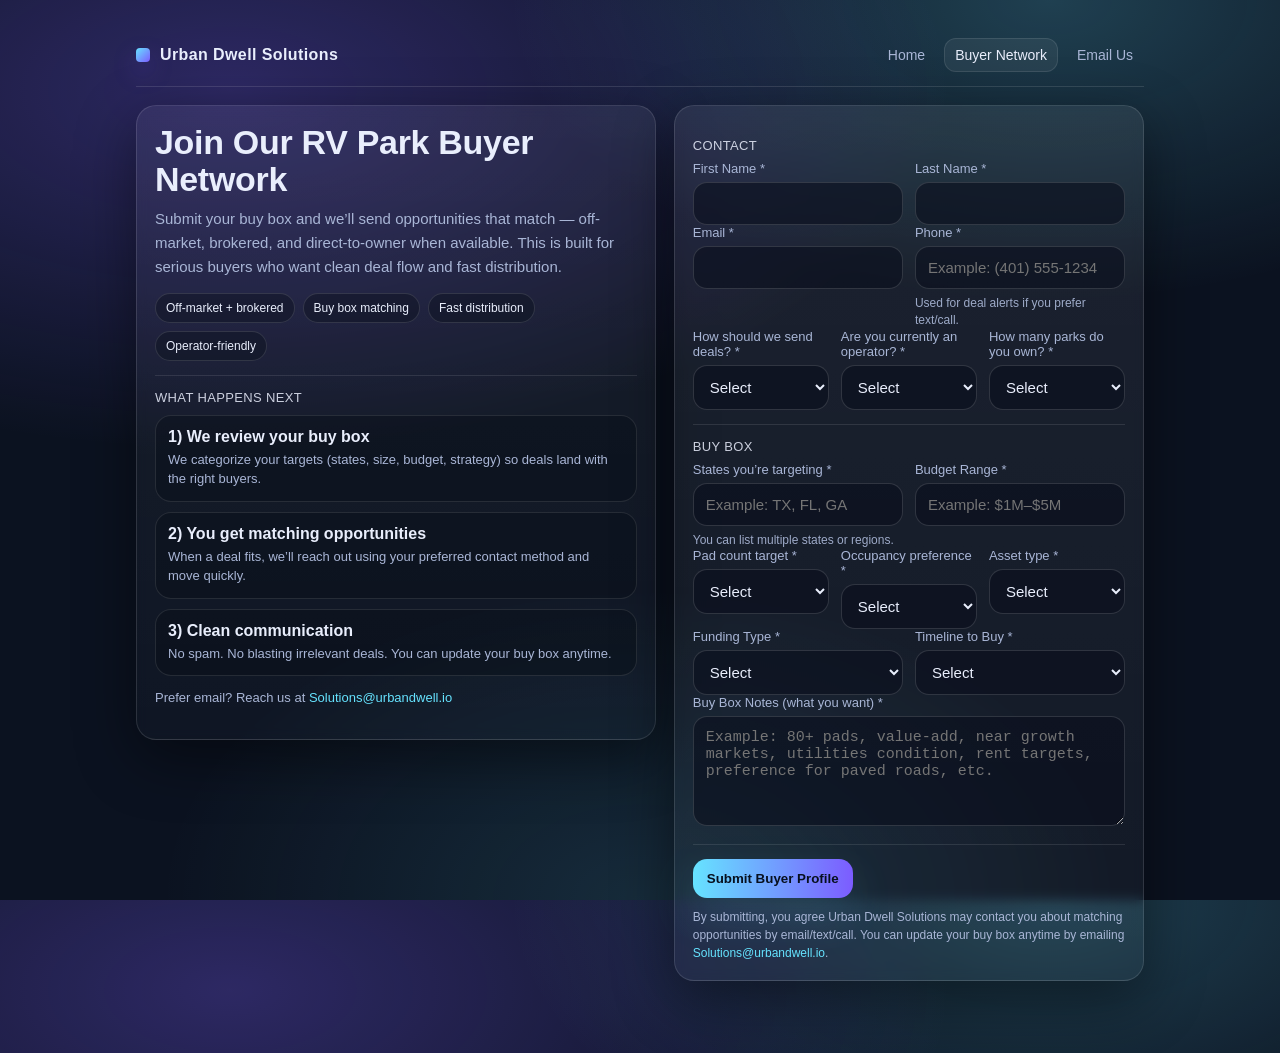
==== buyers.html @ 85dfc50b "Update buyers.html" ====
<!DOCTYPE html>
<html lang="en">
<head>
  <meta charset="UTF-8" />
  <meta name="viewport" content="width=device-width, initial-scale=1.0" />
  <title>Buyer Network | Urban Dwell Solutions</title>
  <meta name="description" content="Join Urban Dwell Solutions' RV Park Buyer Network. Submit your buy box to receive matching off-market RV park opportunities." />

  <style>
    :root{
      --bg:#0b1220;
      --card:#101a2d;
      --card2:#0f1730;
      --text:#e9eefc;
      --muted:#a9b6d6;
      --line:rgba(255,255,255,0.12);
      --accent:#66e3ff;
      --accent2:#7c5cff;
      --ok:#59ffa0;
      --danger:#ff6b6b;
      --shadow: 0 18px 60px rgba(0,0,0,0.45);
    }
    *{ box-sizing:border-box; }
    html,body{ height:100%; }
    body{
      margin:0;
      font-family: Arial, Helvetica, sans-serif;
      color:var(--text);
      background:
        radial-gradient(1200px 600px at 18% 10%, rgba(124,92,255,0.30), transparent 60%),
        radial-gradient(900px 500px at 82% 0%, rgba(102,227,255,0.22), transparent 60%),
        radial-gradient(800px 520px at 50% 100%, rgba(102,227,255,0.12), transparent 60%),
        var(--bg);
    }
    a{ color:inherit; }
    .wrap{ max-width:1040px; margin:0 auto; padding:24px 16px 72px; }

    /* Topbar */
    .topbar{
      display:flex; align-items:center; justify-content:space-between;
      padding:14px 0; border-bottom:1px solid var(--line);
      gap:14px;
    }
    .brand{
      display:flex; align-items:center; gap:10px;
      min-width: 220px;
    }
    .mark{
      width:14px; height:14px; border-radius:4px;
      background: linear-gradient(135deg, var(--accent), var(--accent2));
      box-shadow: 0 10px 25px rgba(124,92,255,0.25);
      flex: 0 0 auto;
    }
    .brand a{
      text-decoration:none; font-weight:800; letter-spacing:0.4px;
      white-space:nowrap;
    }
    .nav{ display:flex; flex-wrap:wrap; justify-content:flex-end; gap:8px; }
    .nav a{
      color:var(--muted); text-decoration:none;
      font-size:14px; padding:8px 10px; border-radius:12px;
      border:1px solid transparent;
      transition: 0.15s ease;
    }
    .nav a:hover{
      color:var(--text);
      background: rgba(255,255,255,0.06);
      border-color: rgba(255,255,255,0.08);
    }
    .nav a.active{
      color:var(--text);
      background: rgba(255,255,255,0.06);
      border-color: rgba(255,255,255,0.10);
    }

    /* Layout */
    .hero{
      display:grid;
      grid-template-columns: 1.05fr 0.95fr;
      gap:18px;
      align-items:start;
      margin-top:18px;
    }
    @media(max-width:940px){
      .hero{ grid-template-columns:1fr; }
      .brand{ min-width: unset; }
    }

    .card{
      background: linear-gradient(180deg, rgba(255,255,255,0.07), rgba(255,255,255,0.03));
      border:1px solid var(--line);
      border-radius:20px;
      padding:18px;
      box-shadow: var(--shadow);
      backdrop-filter: blur(6px);
    }
    .card.alt{
      background: linear-gradient(180deg, rgba(255,255,255,0.06), rgba(255,255,255,0.02));
    }

    h1{ margin:0 0 8px; font-size:34px; line-height:1.1; letter-spacing:-0.3px; }
    .sub{ color:var(--muted); margin:0 0 14px; line-height:1.6; font-size:15px; }

    .pillrow{ display:flex; flex-wrap:wrap; gap:8px; margin-top:12px; }
    .pill{
      font-size:12px; color:var(--text);
      border:1px solid rgba(255,255,255,0.12);
      padding:7px 10px; border-radius:999px;
      background: rgba(8,12,22,0.35);
    }

    .sectionTitle{
      margin:14px 0 8px;
      font-size:13px;
      letter-spacing:0.35px;
      text-transform:uppercase;
      color: rgba(233,238,252,0.86);
    }

    .grid3{ display:grid; grid-template-columns:1fr 1fr 1fr; gap:12px; }
    .grid2{ display:grid; grid-template-columns:1fr 1fr; gap:12px; }
    @media(max-width:760px){
      .grid3{ grid-template-columns:1fr; }
      .grid2{ grid-template-columns:1fr; }
    }

    label{ font-size:13px; color:var(--muted); margin-bottom:6px; display:block; }
    input, select, textarea{
      width:100%;
      padding:12px 12px;
      border-radius:14px;
      border:1px solid rgba(255,255,255,0.14);
      background: rgba(10,16,30,0.62);
      color: var(--text);
      outline:none;
      font-size:15px;
      transition: border-color 0.15s ease, transform 0.05s ease;
    }
    input:focus, select:focus, textarea:focus{ border-color: rgba(102,227,255,0.65); }
    textarea{ min-height:110px; resize:vertical; }

    .rowHint{ font-size:12px; color:rgba(169,182,214,0.92); margin-top:6px; line-height:1.4; }
    .divider{
      height:1px;
      background: rgba(255,255,255,0.10);
      margin:14px 0;
    }

    .btn{
      display:inline-flex; justify-content:center; align-items:center;
      gap:10px;
      padding:12px 14px;
      border-radius:14px;
      border:0;
      cursor:pointer;
      font-weight:800;
      color:#07101f;
      background: linear-gradient(90deg, var(--accent), var(--accent2));
      box-shadow: 0 18px 45px rgba(102,227,255,0.14);
    }
    .btn:disabled{ opacity:0.65; cursor:not-allowed; }

    .status{
      font-size:14px;
      padding:10px 12px;
      border-radius:14px;
      border:1px solid var(--line);
      background: rgba(255,255,255,0.04);
      display:none;
      margin-top:10px;
      line-height:1.4;
    }
    .status.ok{ border-color: rgba(89,255,160,0.35); }
    .status.err{ border-color: rgba(255,107,107,0.35); }

    .foot{
      margin-top:10px;
      font-size:12px;
      color:var(--muted);
      line-height:1.5;
    }

    .contact{
      margin-top:12px;
      font-size:13px;
      color:var(--muted);
      line-height:1.5;
    }
    .contact a{ color:var(--accent); text-decoration:none; }

    .trust{
      display:grid; gap:10px;
      margin-top:10px;
    }
    .trustItem{
      padding:12px 12px;
      border-radius:16px;
      border:1px solid rgba(255,255,255,0.10);
      background: rgba(8,12,22,0.35);
    }
    .trustItem b{ display:block; margin-bottom:4px; }
    .trustItem span{ color:var(--muted); font-size:13px; line-height:1.5; }

    /* Honeypot */
    .hp{
      position:absolute;
      left:-10000px;
      top:auto;
      width:1px;
      height:1px;
      overflow:hidden;
    }
  </style>
</head>

<body>
  <div class="wrap">
    <div class="topbar">
      <div class="brand">
        <div class="mark" aria-hidden="true"></div>
        <a href="./index.html">Urban Dwell Solutions</a>
      </div>

      <div class="nav">
        <a href="./index.html">Home</a>
        <a href="./buyers.html" class="active">Buyer Network</a>
        <a href="mailto:Solutions@urbandwell.io">Email Us</a>
      </div>
    </div>

    <div class="hero">
      <!-- LEFT: OFFER / COPY -->
      <div class="card alt">
        <h1>Join Our RV Park Buyer Network</h1>
        <p class="sub">
          Submit your buy box and we’ll send opportunities that match — off-market, brokered, and direct-to-owner when available.
          This is built for serious buyers who want clean deal flow and fast distribution.
        </p>

        <div class="pillrow">
          <div class="pill">Off-market + brokered</div>
          <div class="pill">Buy box matching</div>
          <div class="pill">Fast distribution</div>
          <div class="pill">Operator-friendly</div>
        </div>

        <div class="divider"></div>

        <div class="sectionTitle">What happens next</div>
        <div class="trust">
          <div class="trustItem">
            <b>1) We review your buy box</b>
            <span>We categorize your targets (states, size, budget, strategy) so deals land with the right buyers.</span>
          </div>
          <div class="trustItem">
            <b>2) You get matching opportunities</b>
            <span>When a deal fits, we’ll reach out using your preferred contact method and move quickly.</span>
          </div>
          <div class="trustItem">
            <b>3) Clean communication</b>
            <span>No spam. No blasting irrelevant deals. You can update your buy box anytime.</span>
          </div>
        </div>

        <p class="contact">
          Prefer email? Reach us at <a href="mailto:Solutions@urbandwell.io">Solutions@urbandwell.io</a>
        </p>
      </div>

      <!-- RIGHT: FORM -->
      <div class="card">
        <form id="buyer-form">
          <!-- Honeypot: bots will fill this -->
          <div class="hp" aria-hidden="true">
            <label for="company">Company</label>
            <input id="company" name="company" type="text" autocomplete="off" tabindex="-1" />
          </div>

          <div class="sectionTitle">Contact</div>
          <div class="grid2">
            <div>
              <label for="firstName">First Name *</label>
              <input id="firstName" name="firstName" type="text" required autocomplete="given-name" />
            </div>
            <div>
              <label for="lastName">Last Name *</label>
              <input id="lastName" name="lastName" type="text" required autocomplete="family-name" />
            </div>
          </div>

          <div class="grid2">
            <div>
              <label for="email">Email *</label>
              <input id="email" name="email" type="email" required autocomplete="email" />
            </div>
            <div>
              <label for="phone">Phone *</label>
              <input id="phone" name="phone" type="tel" required autocomplete="tel" placeholder="Example: (401) 555-1234" />
              <div class="rowHint">Used for deal alerts if you prefer text/call.</div>
            </div>
          </div>

          <div class="grid3">
            <div>
              <label for="contactPreference">How should we send deals? *</label>
              <select id="contactPreference" name="contactPreference" required>
                <option value="" selected disabled>Select</option>
                <option>Email</option>
                <option>Text</option>
                <option>Call</option>
                <option>Any</option>
              </select>
            </div>

            <div>
              <label for="operator">Are you currently an operator? *</label>
              <select id="operator" name="operator" required>
                <option value="" selected disabled>Select</option>
                <option>Yes</option>
                <option>No</option>
              </select>
            </div>

            <div>
              <label for="parksOwned">How many parks do you own? *</label>
              <select id="parksOwned" name="parksOwned" required>
                <option value="" selected disabled>Select</option>
                <option>0</option>
                <option>1</option>
                <option>2-3</option>
                <option>4-10</option>
                <option>10+</option>
              </select>
            </div>
          </div>

          <div id="nonOperatorWrap" style="display:none;">
            <label for="nonOperatorPlan">If not an operator, what’s your plan? *</label>
            <select id="nonOperatorPlan" name="nonOperatorPlan">
              <option value="" selected disabled>Select</option>
              <option>Hire 3rd-party management</option>
              <option>Bring in an operating partner</option>
              <option>Plan to self-operate after acquisition</option>
              <option>Other</option>
            </select>
            <div class="rowHint">This helps us understand execution capacity.</div>
          </div>

          <div class="divider"></div>

          <div class="sectionTitle">Buy Box</div>
          <div class="grid2">
            <div>
              <label for="states">States you’re targeting *</label>
              <input id="states" name="states" type="text" placeholder="Example: TX, FL, GA" required />
              <div class="rowHint">You can list multiple states or regions.</div>
            </div>
            <div>
              <label for="budget">Budget Range *</label>
              <input id="budget" name="budget" type="text" placeholder="Example: $1M–$5M" required />
            </div>
          </div>

          <div class="grid3">
            <div>
              <label for="padsTarget">Pad count target *</label>
              <select id="padsTarget" name="padsTarget" required>
                <option value="" selected disabled>Select</option>
                <option>20–49</option>
                <option>50–79</option>
                <option>80–119</option>
                <option>120–199</option>
                <option>200+</option>
              </select>
            </div>

            <div>
              <label for="occupancyPreference">Occupancy preference *</label>
              <select id="occupancyPreference" name="occupancyPreference" required>
                <option value="" selected disabled>Select</option>
                <option>Stabilized (85%+)</option>
                <option>Value-add (50–85%)</option>
                <option>Heavy lift (&lt;50%)</option>
                <option>Any</option>
              </select>
            </div>

            <div>
              <label for="assetType">Asset type *</label>
              <select id="assetType" name="assetType" required>
                <option value="" selected disabled>Select</option>
                <option>RV Park</option>
                <option>MH / MHP</option>
                <option>Mixed RV + MH</option>
                <option>Campground</option>
              </select>
            </div>
          </div>

          <div class="grid2">
            <div>
              <label for="funding">Funding Type *</label>
              <select id="funding" name="funding" required>
                <option value="" selected disabled>Select</option>
                <option>Cash</option>
                <option>Financing</option>
                <option>Either</option>
              </select>
            </div>

            <div>
              <label for="timeline">Timeline to Buy *</label>
              <select id="timeline" name="timeline" required>
                <option value="" selected disabled>Select</option>
                <option>0–30 days</option>
                <option>30–90 days</option>
                <option>3–6 months</option>
                <option>6+ months</option>
              </select>
            </div>
          </div>

          <div>
            <label for="buyBox">Buy Box Notes (what you want) *</label>
            <textarea id="buyBox" name="buyBox" placeholder="Example: 80+ pads, value-add, near growth markets, utilities condition, rent targets, preference for paved roads, etc." required></textarea>
          </div>

          <div class="divider"></div>

          <!-- Hidden fields -->
          <input type="hidden" id="pageUrl" name="pageUrl" />
          <input type="hidden" id="submittedAt" name="submittedAt" />
          <input type="hidden" id="userAgent" name="userAgent" />

          <button class="btn" id="submitBtn" type="submit">Submit Buyer Profile</button>

          <div id="status" class="status"></div>
          <div class="foot">
            By submitting, you agree Urban Dwell Solutions may contact you about matching opportunities by email/text/call.
            You can update your buy box anytime by emailing <a href="mailto:Solutions@urbandwell.io" style="color:var(--accent); text-decoration:none;">Solutions@urbandwell.io</a>.
          </div>
        </form>
      </div>
    </div>
  </div>

  <script>
    // ✅ 1) PASTE YOUR ZAPIER CATCH HOOK URL HERE:
    const ZAPIER_WEBHOOK_URL = "PASTE_YOUR_ZAPIER_WEBHOOK_HERE";

    const form = document.getElementById("buyer-form");
    const statusBox = document.getElementById("status");
    const btn = document.getElementById("submitBtn");

    // Hidden fields
    document.getElementById("pageUrl").value = window.location.href;
    document.getElementById("submittedAt").value = new Date().toISOString();
    document.getElementById("userAgent").value = navigator.userAgent;

    // Operator conditional
    const operatorEl = document.getElementById("operator");
    const nonOpWrap = document.getElementById("nonOperatorWrap");
    const nonOpPlan = document.getElementById("nonOperatorPlan");

    function syncOperatorUI(){
      const val = operatorEl.value;
      if (val === "No") {
        nonOpWrap.style.display = "block";
        nonOpPlan.setAttribute("required", "required");
      } else {
        nonOpWrap.style.display = "none";
        nonOpPlan.removeAttribute("required");
        nonOpPlan.value = "";
      }
    }
    operatorEl.addEventListener("change", syncOperatorUI);

    function showStatus(msg, ok=true){
      statusBox.style.display = "block";
      statusBox.textContent = msg;
      statusBox.className = "status " + (ok ? "ok" : "err");
    }

    form.addEventListener("submit", async (e) => {
      e.preventDefault();

      // Honeypot spam check
      const hp = (form.elements["company"] && form.elements["company"].value) ? form.elements["company"].value.trim() : "";
      if (hp) {
        showStatus("✅ Submitted! We’ll reach out soon.", true);
        form.reset();
        return;
      }

      if (!ZAPIER_WEBHOOK_URL || ZAPIER_WEBHOOK_URL.includes("PASTE_YOUR_ZAPIER_WEBHOOK_HERE")) {
        showStatus("Webhook not set. Paste your Zapier Catch Hook URL into the code first.", false);
        return;
      }

      btn.disabled = true;
      showStatus("Submitting…");

      const data = Object.fromEntries(new FormData(form).entries());

      try {
        const res = await fetch(ZAPIER_WEBHOOK_URL, {
          method: "POST",
          headers: { "Content-Type": "application/json" },
          body: JSON.stringify(data)
        });

        if (!res.ok) throw new Error("Non-200 response");

        form.reset();
        // re-apply hidden fields after reset
        document.getElementById("pageUrl").value = window.location.href;
        document.getElementById("submittedAt").value = new Date().toISOString();
        document.getElementById("userAgent").value = navigator.userAgent;
        nonOpWrap.style.display = "none";
        nonOpPlan.removeAttribute("required");

        showStatus("✅ Submitted! We’ll reach out soon and start sending matching deals.", true);
      } catch (err) {
        showStatus("❌ Submission failed. Try again or email Solutions@urbandwell.io", false);
      } finally {
        btn.disabled = false;
      }
    });
  </script>
</body>
</html>
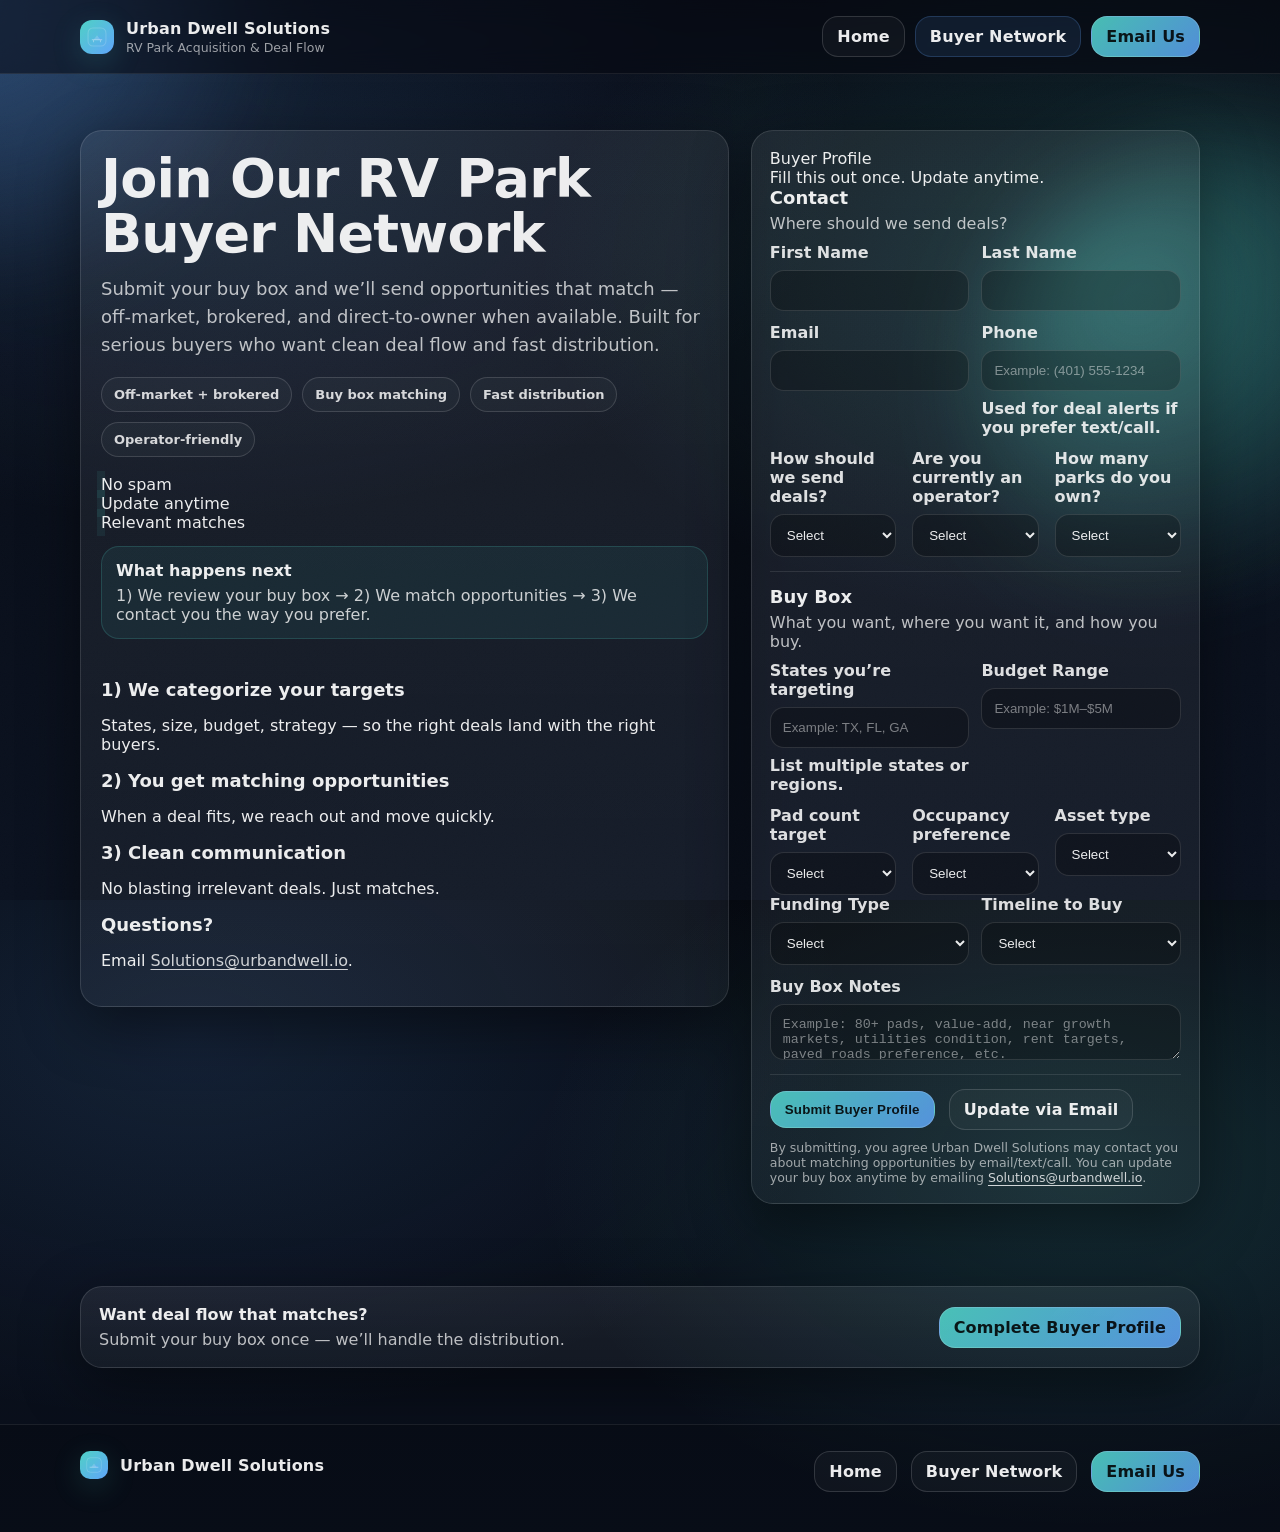
==== commit d03b850a: "Update buyers.html" ====
--- a/buyers.html
+++ b/buyers.html
@@ -6,456 +6,399 @@
   <title>Buyer Network | Urban Dwell Solutions</title>
   <meta name="description" content="Join Urban Dwell Solutions' RV Park Buyer Network. Submit your buy box to receive matching off-market RV park opportunities." />
 
-  <style>
-    :root{
-      --bg:#0b1220;
-      --card:#101a2d;
-      --card2:#0f1730;
-      --text:#e9eefc;
-      --muted:#a9b6d6;
-      --line:rgba(255,255,255,0.12);
-      --accent:#66e3ff;
-      --accent2:#7c5cff;
-      --ok:#59ffa0;
-      --danger:#ff6b6b;
-      --shadow: 0 18px 60px rgba(0,0,0,0.45);
+  <!-- ✅ If you have a shared stylesheet, keep this.
+       If not, paste your full CSS into a styles.css file and reference it here. -->
+  <link rel="stylesheet" href="./styles.css" />
+</head>
+
+<body class="page--buyers">
+  <!-- Background blobs/noise (matches your main CSS) -->
+  <div class="bg" aria-hidden="true">
+    <div class="bg__blob bg__blob--a"></div>
+    <div class="bg__blob bg__blob--b"></div>
+    <div class="bg__noise"></div>
+  </div>
+
+  <a class="skip" href="#main">Skip to content</a>
+
+  <!-- HEADER -->
+  <header class="header">
+    <div class="container header__inner">
+      <div class="brand">
+        <!-- ✅ LOGO (inline SVG) -->
+        <div class="brand__mark" aria-hidden="true" style="display:grid; place-items:center;">
+          <svg width="22" height="22" viewBox="0 0 64 64" role="img" aria-label="Urban Dwell Solutions logo">
+            <defs>
+              <linearGradient id="udsG" x1="0" y1="0" x2="1" y2="1">
+                <stop offset="0" stop-color="#4fd1c5"/>
+                <stop offset="1" stop-color="#60a5fa"/>
+              </linearGradient>
+            </defs>
+
+            <!-- Rounded square frame -->
+            <rect x="6" y="6" width="52" height="52" rx="14" fill="rgba(0,0,0,0.0)" stroke="rgba(255,255,255,0.18)" stroke-width="3"/>
+
+            <!-- Geometric "glacier / mountain + roof" mark -->
+            <path d="M18 40 L32 20 L46 40 Z" fill="url(#udsG)" opacity="0.95"/>
+            <path d="M22 40 L32 27 L42 40 Z" fill="rgba(255,255,255,0.18)"/>
+            <path d="M18 40 H46" stroke="rgba(255,255,255,0.40)" stroke-width="3" stroke-linecap="round"/>
+
+            <!-- Minimal "U" notch -->
+            <path d="M22 46 V42 M42 46 V42" stroke="rgba(255,255,255,0.35)" stroke-width="3" stroke-linecap="round"/>
+          </svg>
+        </div>
+
+        <div class="brand__text">
+          <div class="brand__name">Urban Dwell Solutions</div>
+          <div class="brand__tag">RV Park Acquisition & Deal Flow</div>
+        </div>
+      </div>
+
+      <nav class="nav" aria-label="Primary">
+        <a class="btn btn--ghost" href="./index.html">Home</a>
+        <a class="btn btn--soft" href="./buyers.html" aria-current="page">Buyer Network</a>
+        <a class="btn btn--primary" href="mailto:Solutions@urbandwell.io">Email Us</a>
+      </nav>
+
+      <!-- Mobile toggle (optional; if you already have JS for hamburger, it will work) -->
+      <button class="hamburger" type="button" aria-label="Open menu" aria-expanded="false" aria-controls="mobileMenu">
+        <span></span><span></span><span></span>
+      </button>
+    </div>
+
+    <!-- Mobile menu (safe even if not used) -->
+    <div id="mobileMenu" class="mobileMenu" hidden>
+      <div class="container mobileMenu__inner">
+        <a class="btn btn--ghost btn--full" href="./index.html">Home</a>
+        <a class="btn btn--soft btn--full" href="./buyers.html">Buyer Network</a>
+        <a class="btn btn--primary btn--full" href="mailto:Solutions@urbandwell.io">Email Us</a>
+      </div>
+    </div>
+  </header>
+
+  <main id="main">
+    <section class="hero">
+      <div class="container hero__grid">
+        <!-- LEFT: COPY -->
+        <div class="card card--info">
+          <h1>Join Our RV Park Buyer Network</h1>
+          <p class="lead">
+            Submit your buy box and we’ll send opportunities that match — off-market, brokered, and direct-to-owner when available.
+            Built for serious buyers who want clean deal flow and fast distribution.
+          </p>
+
+          <div class="pills" role="list">
+            <div class="pill" role="listitem">Off-market + brokered</div>
+            <div class="pill" role="listitem">Buy box matching</div>
+            <div class="pill" role="listitem">Fast distribution</div>
+            <div class="pill" role="listitem">Operator-friendly</div>
+          </div>
+
+          <div class="trustBar" aria-label="Trust points">
+            <div class="trustChip"><span class="dot" aria-hidden="true"></span> No spam</div>
+            <div class="trustChip"><span class="dot" aria-hidden="true"></span> Update anytime</div>
+            <div class="trustChip"><span class="dot" aria-hidden="true"></span> Relevant matches</div>
+          </div>
+
+          <div class="callout">
+            <div class="callout__title">What happens next</div>
+            <div class="callout__text">
+              1) We review your buy box → 2) We match opportunities → 3) We contact you the way you prefer.
+            </div>
+          </div>
+
+          <div class="section" style="padding-bottom:0;">
+            <div class="criteriaGrid">
+              <div class="criteriaCard">
+                <h3>1) We categorize your targets</h3>
+                <p>States, size, budget, strategy — so the right deals land with the right buyers.</p>
+              </div>
+              <div class="criteriaCard">
+                <h3>2) You get matching opportunities</h3>
+                <p>When a deal fits, we reach out and move quickly.</p>
+              </div>
+              <div class="criteriaCard">
+                <h3>3) Clean communication</h3>
+                <p>No blasting irrelevant deals. Just matches.</p>
+              </div>
+              <div class="criteriaCard">
+                <h3>Questions?</h3>
+                <p>Email <a class="link" href="mailto:Solutions@urbandwell.io">Solutions@urbandwell.io</a>.</p>
+              </div>
+            </div>
+          </div>
+        </div>
+
+        <!-- RIGHT: FORM -->
+        <div class="card buyBoxCard">
+          <div class="buyBoxCard__title">Buyer Profile</div>
+          <div class="buyBoxCard__sub">Fill this out once. Update anytime.</div>
+
+          <form id="buyer-form" class="form">
+            <!-- Honeypot -->
+            <div class="hp" aria-hidden="true" style="position:absolute; left:-10000px; top:auto; width:1px; height:1px; overflow:hidden;">
+              <label for="company">Company</label>
+              <input id="company" name="company" type="text" autocomplete="off" tabindex="-1" />
+            </div>
+
+            <div class="section__head" style="margin-bottom:10px;">
+              <h3 style="margin:0;">Contact</h3>
+              <div class="muted" style="margin-top:6px;">Where should we send deals?</div>
+            </div>
+
+            <div class="form__row">
+              <label>
+                <span class="req">First Name</span>
+                <input id="firstName" name="firstName" type="text" required autocomplete="given-name" />
+              </label>
+              <label>
+                <span class="req">Last Name</span>
+                <input id="lastName" name="lastName" type="text" required autocomplete="family-name" />
+              </label>
+            </div>
+
+            <div class="form__row">
+              <label>
+                <span class="req">Email</span>
+                <input id="email" name="email" type="email" required autocomplete="email" />
+              </label>
+              <label>
+                <span class="req">Phone</span>
+                <input id="phone" name="phone" type="tel" required autocomplete="tel" placeholder="Example: (401) 555-1234" />
+                <div class="help">Used for deal alerts if you prefer text/call.</div>
+              </label>
+            </div>
+
+            <div class="grid grid--3">
+              <label>
+                <span class="req">How should we send deals?</span>
+                <select id="contactPreference" name="contactPreference" required>
+                  <option value="" selected disabled>Select</option>
+                  <option>Email</option>
+                  <option>Text</option>
+                  <option>Call</option>
+                  <option>Any</option>
+                </select>
+              </label>
+
+              <label>
+                <span class="req">Are you currently an operator?</span>
+                <select id="operator" name="operator" required>
+                  <option value="" selected disabled>Select</option>
+                  <option>Yes</option>
+                  <option>No</option>
+                </select>
+              </label>
+
+              <label>
+                <span class="req">How many parks do you own?</span>
+                <select id="parksOwned" name="parksOwned" required>
+                  <option value="" selected disabled>Select</option>
+                  <option>0</option>
+                  <option>1</option>
+                  <option>2-3</option>
+                  <option>4-10</option>
+                  <option>10+</option>
+                </select>
+              </label>
+            </div>
+
+            <div id="nonOperatorWrap" style="display:none; margin-top:12px;">
+              <label>
+                <span class="req">If not an operator, what’s your plan?</span>
+                <select id="nonOperatorPlan" name="nonOperatorPlan">
+                  <option value="" selected disabled>Select</option>
+                  <option>Hire 3rd-party management</option>
+                  <option>Bring in an operating partner</option>
+                  <option>Plan to self-operate after acquisition</option>
+                  <option>Other</option>
+                </select>
+                <div class="help">This helps us understand execution capacity.</div>
+              </label>
+            </div>
+
+            <div style="height:1px; background:rgba(255,255,255,.10); margin:14px 0;"></div>
+
+            <div class="section__head" style="margin-bottom:10px;">
+              <h3 style="margin:0;">Buy Box</h3>
+              <div class="muted" style="margin-top:6px;">What you want, where you want it, and how you buy.</div>
+            </div>
+
+            <div class="form__row">
+              <label>
+                <span class="req">States you’re targeting</span>
+                <input id="states" name="states" type="text" placeholder="Example: TX, FL, GA" required />
+                <div class="help">List multiple states or regions.</div>
+              </label>
+              <label>
+                <span class="req">Budget Range</span>
+                <input id="budget" name="budget" type="text" placeholder="Example: $1M–$5M" required />
+              </label>
+            </div>
+
+            <div class="grid grid--3">
+              <label>
+                <span class="req">Pad count target</span>
+                <select id="padsTarget" name="padsTarget" required>
+                  <option value="" selected disabled>Select</option>
+                  <option>20–49</option>
+                  <option>50–79</option>
+                  <option>80–119</option>
+                  <option>120–199</option>
+                  <option>200+</option>
+                </select>
+              </label>
+
+              <label>
+                <span class="req">Occupancy preference</span>
+                <select id="occupancyPreference" name="occupancyPreference" required>
+                  <option value="" selected disabled>Select</option>
+                  <option>Stabilized (85%+)</option>
+                  <option>Value-add (50–85%)</option>
+                  <option>Heavy lift (&lt;50%)</option>
+                  <option>Any</option>
+                </select>
+              </label>
+
+              <label>
+                <span class="req">Asset type</span>
+                <select id="assetType" name="assetType" required>
+                  <option value="" selected disabled>Select</option>
+                  <option>RV Park</option>
+                  <option>MH / MHP</option>
+                  <option>Mixed RV + MH</option>
+                  <option>Campground</option>
+                </select>
+              </label>
+            </div>
+
+            <div class="form__row">
+              <label>
+                <span class="req">Funding Type</span>
+                <select id="funding" name="funding" required>
+                  <option value="" selected disabled>Select</option>
+                  <option>Cash</option>
+                  <option>Financing</option>
+                  <option>Either</option>
+                </select>
+              </label>
+
+              <label>
+                <span class="req">Timeline to Buy</span>
+                <select id="timeline" name="timeline" required>
+                  <option value="" selected disabled>Select</option>
+                  <option>0–30 days</option>
+                  <option>30–90 days</option>
+                  <option>3–6 months</option>
+                  <option>6+ months</option>
+                </select>
+              </label>
+            </div>
+
+            <label>
+              <span class="req">Buy Box Notes</span>
+              <textarea id="buyBox" name="buyBox" placeholder="Example: 80+ pads, value-add, near growth markets, utilities condition, rent targets, paved roads preference, etc." required></textarea>
+            </label>
+
+            <div style="height:1px; background:rgba(255,255,255,.10); margin:14px 0;"></div>
+
+            <!-- Hidden fields -->
+            <input type="hidden" id="pageUrl" name="pageUrl" />
+            <input type="hidden" id="submittedAt" name="submittedAt" />
+            <input type="hidden" id="userAgent" name="userAgent" />
+
+            <div class="form__actions">
+              <button class="btn btn--primary" id="submitBtn" type="submit">Submit Buyer Profile</button>
+              <a class="btn btn--ghost" href="mailto:Solutions@urbandwell.io">Update via Email</a>
+            </div>
+
+            <div id="status" class="formStatus" style="display:none;"></div>
+
+            <div class="micro">
+              By submitting, you agree Urban Dwell Solutions may contact you about matching opportunities by email/text/call.
+              You can update your buy box anytime by emailing <a class="link" href="mailto:Solutions@urbandwell.io">Solutions@urbandwell.io</a>.
+            </div>
+          </form>
+        </div>
+      </div>
+    </section>
+
+    <section class="section section--tight">
+      <div class="container">
+        <div class="card footerCTA">
+          <div>
+            <div class="footerCTA__title">Want deal flow that matches?</div>
+            <div class="muted" style="margin-top:6px;">Submit your buy box once — we’ll handle the distribution.</div>
+          </div>
+          <a class="btn btn--primary" href="#main">Complete Buyer Profile</a>
+        </div>
+      </div>
+    </section>
+  </main>
+
+  <footer class="footer">
+    <div class="container footer__inner">
+      <div class="brand brand--small">
+        <div class="brand__mark" aria-hidden="true" style="display:grid; place-items:center;">
+          <!-- same logo mini -->
+          <svg width="18" height="18" viewBox="0 0 64 64" aria-hidden="true">
+            <defs>
+              <linearGradient id="udsG2" x1="0" y1="0" x2="1" y2="1">
+                <stop offset="0" stop-color="#4fd1c5"/>
+                <stop offset="1" stop-color="#60a5fa"/>
+              </linearGradient>
+            </defs>
+            <rect x="6" y="6" width="52" height="52" rx="14" fill="rgba(0,0,0,0.0)" stroke="rgba(255,255,255,0.18)" stroke-width="3"/>
+            <path d="M18 40 L32 20 L46 40 Z" fill="url(#udsG2)" opacity="0.95"/>
+            <path d="M22 40 L32 27 L42 40 Z" fill="rgba(255,255,255,0.18)"/>
+            <path d="M18 40 H46" stroke="rgba(255,255,255,0.40)" stroke-width="3" stroke-linecap="round"/>
+          </svg>
+        </div>
+        <div class="brand__text">
+          <div class="brand__name">Urban Dwell Solutions</div>
+          <div class="brand__tag">solutions@urbandwell.io</div>
+        </div>
+      </div>
+
+      <div class="footer__right">
+        <a class="btn btn--ghost" href="./index.html">Home</a>
+        <a class="btn btn--ghost" href="./buyers.html">Buyer Network</a>
+        <a class="btn btn--primary" href="mailto:Solutions@urbandwell.io">Email Us</a>
+      </div>
+    </div>
+  </footer>
+
+  <script>
+    // ✅ YOUR NEW BUYER ZAP WEBHOOK:
+    const ZAPIER_WEBHOOK_URL = "https://hooks.zapier.com/hooks/catch/26580778/u06o7xe/";
+
+    // Mobile menu (optional)
+    const hamburger = document.querySelector(".hamburger");
+    const mobileMenu = document.getElementById("mobileMenu");
+    if (hamburger && mobileMenu) {
+      hamburger.addEventListener("click", () => {
+        const isOpen = !mobileMenu.hasAttribute("hidden");
+        if (isOpen) {
+          mobileMenu.setAttribute("hidden", "");
+          hamburger.setAttribute("aria-expanded", "false");
+        } else {
+          mobileMenu.removeAttribute("hidden");
+          hamburger.setAttribute("aria-expanded", "true");
+        }
+      });
     }
-    *{ box-sizing:border-box; }
-    html,body{ height:100%; }
-    body{
-      margin:0;
-      font-family: Arial, Helvetica, sans-serif;
-      color:var(--text);
-      background:
-        radial-gradient(1200px 600px at 18% 10%, rgba(124,92,255,0.30), transparent 60%),
-        radial-gradient(900px 500px at 82% 0%, rgba(102,227,255,0.22), transparent 60%),
-        radial-gradient(800px 520px at 50% 100%, rgba(102,227,255,0.12), transparent 60%),
-        var(--bg);
-    }
-    a{ color:inherit; }
-    .wrap{ max-width:1040px; margin:0 auto; padding:24px 16px 72px; }
-
-    /* Topbar */
-    .topbar{
-      display:flex; align-items:center; justify-content:space-between;
-      padding:14px 0; border-bottom:1px solid var(--line);
-      gap:14px;
-    }
-    .brand{
-      display:flex; align-items:center; gap:10px;
-      min-width: 220px;
-    }
-    .mark{
-      width:14px; height:14px; border-radius:4px;
-      background: linear-gradient(135deg, var(--accent), var(--accent2));
-      box-shadow: 0 10px 25px rgba(124,92,255,0.25);
-      flex: 0 0 auto;
-    }
-    .brand a{
-      text-decoration:none; font-weight:800; letter-spacing:0.4px;
-      white-space:nowrap;
-    }
-    .nav{ display:flex; flex-wrap:wrap; justify-content:flex-end; gap:8px; }
-    .nav a{
-      color:var(--muted); text-decoration:none;
-      font-size:14px; padding:8px 10px; border-radius:12px;
-      border:1px solid transparent;
-      transition: 0.15s ease;
-    }
-    .nav a:hover{
-      color:var(--text);
-      background: rgba(255,255,255,0.06);
-      border-color: rgba(255,255,255,0.08);
-    }
-    .nav a.active{
-      color:var(--text);
-      background: rgba(255,255,255,0.06);
-      border-color: rgba(255,255,255,0.10);
-    }
-
-    /* Layout */
-    .hero{
-      display:grid;
-      grid-template-columns: 1.05fr 0.95fr;
-      gap:18px;
-      align-items:start;
-      margin-top:18px;
-    }
-    @media(max-width:940px){
-      .hero{ grid-template-columns:1fr; }
-      .brand{ min-width: unset; }
-    }
-
-    .card{
-      background: linear-gradient(180deg, rgba(255,255,255,0.07), rgba(255,255,255,0.03));
-      border:1px solid var(--line);
-      border-radius:20px;
-      padding:18px;
-      box-shadow: var(--shadow);
-      backdrop-filter: blur(6px);
-    }
-    .card.alt{
-      background: linear-gradient(180deg, rgba(255,255,255,0.06), rgba(255,255,255,0.02));
-    }
-
-    h1{ margin:0 0 8px; font-size:34px; line-height:1.1; letter-spacing:-0.3px; }
-    .sub{ color:var(--muted); margin:0 0 14px; line-height:1.6; font-size:15px; }
-
-    .pillrow{ display:flex; flex-wrap:wrap; gap:8px; margin-top:12px; }
-    .pill{
-      font-size:12px; color:var(--text);
-      border:1px solid rgba(255,255,255,0.12);
-      padding:7px 10px; border-radius:999px;
-      background: rgba(8,12,22,0.35);
-    }
-
-    .sectionTitle{
-      margin:14px 0 8px;
-      font-size:13px;
-      letter-spacing:0.35px;
-      text-transform:uppercase;
-      color: rgba(233,238,252,0.86);
-    }
-
-    .grid3{ display:grid; grid-template-columns:1fr 1fr 1fr; gap:12px; }
-    .grid2{ display:grid; grid-template-columns:1fr 1fr; gap:12px; }
-    @media(max-width:760px){
-      .grid3{ grid-template-columns:1fr; }
-      .grid2{ grid-template-columns:1fr; }
-    }
-
-    label{ font-size:13px; color:var(--muted); margin-bottom:6px; display:block; }
-    input, select, textarea{
-      width:100%;
-      padding:12px 12px;
-      border-radius:14px;
-      border:1px solid rgba(255,255,255,0.14);
-      background: rgba(10,16,30,0.62);
-      color: var(--text);
-      outline:none;
-      font-size:15px;
-      transition: border-color 0.15s ease, transform 0.05s ease;
-    }
-    input:focus, select:focus, textarea:focus{ border-color: rgba(102,227,255,0.65); }
-    textarea{ min-height:110px; resize:vertical; }
-
-    .rowHint{ font-size:12px; color:rgba(169,182,214,0.92); margin-top:6px; line-height:1.4; }
-    .divider{
-      height:1px;
-      background: rgba(255,255,255,0.10);
-      margin:14px 0;
-    }
-
-    .btn{
-      display:inline-flex; justify-content:center; align-items:center;
-      gap:10px;
-      padding:12px 14px;
-      border-radius:14px;
-      border:0;
-      cursor:pointer;
-      font-weight:800;
-      color:#07101f;
-      background: linear-gradient(90deg, var(--accent), var(--accent2));
-      box-shadow: 0 18px 45px rgba(102,227,255,0.14);
-    }
-    .btn:disabled{ opacity:0.65; cursor:not-allowed; }
-
-    .status{
-      font-size:14px;
-      padding:10px 12px;
-      border-radius:14px;
-      border:1px solid var(--line);
-      background: rgba(255,255,255,0.04);
-      display:none;
-      margin-top:10px;
-      line-height:1.4;
-    }
-    .status.ok{ border-color: rgba(89,255,160,0.35); }
-    .status.err{ border-color: rgba(255,107,107,0.35); }
-
-    .foot{
-      margin-top:10px;
-      font-size:12px;
-      color:var(--muted);
-      line-height:1.5;
-    }
-
-    .contact{
-      margin-top:12px;
-      font-size:13px;
-      color:var(--muted);
-      line-height:1.5;
-    }
-    .contact a{ color:var(--accent); text-decoration:none; }
-
-    .trust{
-      display:grid; gap:10px;
-      margin-top:10px;
-    }
-    .trustItem{
-      padding:12px 12px;
-      border-radius:16px;
-      border:1px solid rgba(255,255,255,0.10);
-      background: rgba(8,12,22,0.35);
-    }
-    .trustItem b{ display:block; margin-bottom:4px; }
-    .trustItem span{ color:var(--muted); font-size:13px; line-height:1.5; }
-
-    /* Honeypot */
-    .hp{
-      position:absolute;
-      left:-10000px;
-      top:auto;
-      width:1px;
-      height:1px;
-      overflow:hidden;
-    }
-  </style>
-</head>
-
-<body>
-  <div class="wrap">
-    <div class="topbar">
-      <div class="brand">
-        <div class="mark" aria-hidden="true"></div>
-        <a href="./index.html">Urban Dwell Solutions</a>
-      </div>
-
-      <div class="nav">
-        <a href="./index.html">Home</a>
-        <a href="./buyers.html" class="active">Buyer Network</a>
-        <a href="mailto:Solutions@urbandwell.io">Email Us</a>
-      </div>
-    </div>
-
-    <div class="hero">
-      <!-- LEFT: OFFER / COPY -->
-      <div class="card alt">
-        <h1>Join Our RV Park Buyer Network</h1>
-        <p class="sub">
-          Submit your buy box and we’ll send opportunities that match — off-market, brokered, and direct-to-owner when available.
-          This is built for serious buyers who want clean deal flow and fast distribution.
-        </p>
-
-        <div class="pillrow">
-          <div class="pill">Off-market + brokered</div>
-          <div class="pill">Buy box matching</div>
-          <div class="pill">Fast distribution</div>
-          <div class="pill">Operator-friendly</div>
-        </div>
-
-        <div class="divider"></div>
-
-        <div class="sectionTitle">What happens next</div>
-        <div class="trust">
-          <div class="trustItem">
-            <b>1) We review your buy box</b>
-            <span>We categorize your targets (states, size, budget, strategy) so deals land with the right buyers.</span>
-          </div>
-          <div class="trustItem">
-            <b>2) You get matching opportunities</b>
-            <span>When a deal fits, we’ll reach out using your preferred contact method and move quickly.</span>
-          </div>
-          <div class="trustItem">
-            <b>3) Clean communication</b>
-            <span>No spam. No blasting irrelevant deals. You can update your buy box anytime.</span>
-          </div>
-        </div>
-
-        <p class="contact">
-          Prefer email? Reach us at <a href="mailto:Solutions@urbandwell.io">Solutions@urbandwell.io</a>
-        </p>
-      </div>
-
-      <!-- RIGHT: FORM -->
-      <div class="card">
-        <form id="buyer-form">
-          <!-- Honeypot: bots will fill this -->
-          <div class="hp" aria-hidden="true">
-            <label for="company">Company</label>
-            <input id="company" name="company" type="text" autocomplete="off" tabindex="-1" />
-          </div>
-
-          <div class="sectionTitle">Contact</div>
-          <div class="grid2">
-            <div>
-              <label for="firstName">First Name *</label>
-              <input id="firstName" name="firstName" type="text" required autocomplete="given-name" />
-            </div>
-            <div>
-              <label for="lastName">Last Name *</label>
-              <input id="lastName" name="lastName" type="text" required autocomplete="family-name" />
-            </div>
-          </div>
-
-          <div class="grid2">
-            <div>
-              <label for="email">Email *</label>
-              <input id="email" name="email" type="email" required autocomplete="email" />
-            </div>
-            <div>
-              <label for="phone">Phone *</label>
-              <input id="phone" name="phone" type="tel" required autocomplete="tel" placeholder="Example: (401) 555-1234" />
-              <div class="rowHint">Used for deal alerts if you prefer text/call.</div>
-            </div>
-          </div>
-
-          <div class="grid3">
-            <div>
-              <label for="contactPreference">How should we send deals? *</label>
-              <select id="contactPreference" name="contactPreference" required>
-                <option value="" selected disabled>Select</option>
-                <option>Email</option>
-                <option>Text</option>
-                <option>Call</option>
-                <option>Any</option>
-              </select>
-            </div>
-
-            <div>
-              <label for="operator">Are you currently an operator? *</label>
-              <select id="operator" name="operator" required>
-                <option value="" selected disabled>Select</option>
-                <option>Yes</option>
-                <option>No</option>
-              </select>
-            </div>
-
-            <div>
-              <label for="parksOwned">How many parks do you own? *</label>
-              <select id="parksOwned" name="parksOwned" required>
-                <option value="" selected disabled>Select</option>
-                <option>0</option>
-                <option>1</option>
-                <option>2-3</option>
-                <option>4-10</option>
-                <option>10+</option>
-              </select>
-            </div>
-          </div>
-
-          <div id="nonOperatorWrap" style="display:none;">
-            <label for="nonOperatorPlan">If not an operator, what’s your plan? *</label>
-            <select id="nonOperatorPlan" name="nonOperatorPlan">
-              <option value="" selected disabled>Select</option>
-              <option>Hire 3rd-party management</option>
-              <option>Bring in an operating partner</option>
-              <option>Plan to self-operate after acquisition</option>
-              <option>Other</option>
-            </select>
-            <div class="rowHint">This helps us understand execution capacity.</div>
-          </div>
-
-          <div class="divider"></div>
-
-          <div class="sectionTitle">Buy Box</div>
-          <div class="grid2">
-            <div>
-              <label for="states">States you’re targeting *</label>
-              <input id="states" name="states" type="text" placeholder="Example: TX, FL, GA" required />
-              <div class="rowHint">You can list multiple states or regions.</div>
-            </div>
-            <div>
-              <label for="budget">Budget Range *</label>
-              <input id="budget" name="budget" type="text" placeholder="Example: $1M–$5M" required />
-            </div>
-          </div>
-
-          <div class="grid3">
-            <div>
-              <label for="padsTarget">Pad count target *</label>
-              <select id="padsTarget" name="padsTarget" required>
-                <option value="" selected disabled>Select</option>
-                <option>20–49</option>
-                <option>50–79</option>
-                <option>80–119</option>
-                <option>120–199</option>
-                <option>200+</option>
-              </select>
-            </div>
-
-            <div>
-              <label for="occupancyPreference">Occupancy preference *</label>
-              <select id="occupancyPreference" name="occupancyPreference" required>
-                <option value="" selected disabled>Select</option>
-                <option>Stabilized (85%+)</option>
-                <option>Value-add (50–85%)</option>
-                <option>Heavy lift (&lt;50%)</option>
-                <option>Any</option>
-              </select>
-            </div>
-
-            <div>
-              <label for="assetType">Asset type *</label>
-              <select id="assetType" name="assetType" required>
-                <option value="" selected disabled>Select</option>
-                <option>RV Park</option>
-                <option>MH / MHP</option>
-                <option>Mixed RV + MH</option>
-                <option>Campground</option>
-              </select>
-            </div>
-          </div>
-
-          <div class="grid2">
-            <div>
-              <label for="funding">Funding Type *</label>
-              <select id="funding" name="funding" required>
-                <option value="" selected disabled>Select</option>
-                <option>Cash</option>
-                <option>Financing</option>
-                <option>Either</option>
-              </select>
-            </div>
-
-            <div>
-              <label for="timeline">Timeline to Buy *</label>
-              <select id="timeline" name="timeline" required>
-                <option value="" selected disabled>Select</option>
-                <option>0–30 days</option>
-                <option>30–90 days</option>
-                <option>3–6 months</option>
-                <option>6+ months</option>
-              </select>
-            </div>
-          </div>
-
-          <div>
-            <label for="buyBox">Buy Box Notes (what you want) *</label>
-            <textarea id="buyBox" name="buyBox" placeholder="Example: 80+ pads, value-add, near growth markets, utilities condition, rent targets, preference for paved roads, etc." required></textarea>
-          </div>
-
-          <div class="divider"></div>
-
-          <!-- Hidden fields -->
-          <input type="hidden" id="pageUrl" name="pageUrl" />
-          <input type="hidden" id="submittedAt" name="submittedAt" />
-          <input type="hidden" id="userAgent" name="userAgent" />
-
-          <button class="btn" id="submitBtn" type="submit">Submit Buyer Profile</button>
-
-          <div id="status" class="status"></div>
-          <div class="foot">
-            By submitting, you agree Urban Dwell Solutions may contact you about matching opportunities by email/text/call.
-            You can update your buy box anytime by emailing <a href="mailto:Solutions@urbandwell.io" style="color:var(--accent); text-decoration:none;">Solutions@urbandwell.io</a>.
-          </div>
-        </form>
-      </div>
-    </div>
-  </div>
-
-  <script>
-    // ✅ 1) PASTE YOUR ZAPIER CATCH HOOK URL HERE:
-    const ZAPIER_WEBHOOK_URL = "PASTE_YOUR_ZAPIER_WEBHOOK_HERE";
 
     const form = document.getElementById("buyer-form");
     const statusBox = document.getElementById("status");
     const btn = document.getElementById("submitBtn");
 
     // Hidden fields
-    document.getElementById("pageUrl").value = window.location.href;
-    document.getElementById("submittedAt").value = new Date().toISOString();
-    document.getElementById("userAgent").value = navigator.userAgent;
+    const setHiddenFields = () => {
+      document.getElementById("pageUrl").value = window.location.href;
+      document.getElementById("submittedAt").value = new Date().toISOString();
+      document.getElementById("userAgent").value = navigator.userAgent;
+    };
+    setHiddenFields();
 
     // Operator conditional
     const operatorEl = document.getElementById("operator");
@@ -478,27 +421,31 @@
     function showStatus(msg, ok=true){
       statusBox.style.display = "block";
       statusBox.textContent = msg;
-      statusBox.className = "status " + (ok ? "ok" : "err");
+      statusBox.className = "formStatus " + (ok ? "formStatus--success" : "formStatus--error");
     }
 
     form.addEventListener("submit", async (e) => {
       e.preventDefault();
 
       // Honeypot spam check
-      const hp = (form.elements["company"] && form.elements["company"].value) ? form.elements["company"].value.trim() : "";
+      const hp = (form.elements["company"] && form.elements["company"].value)
+        ? form.elements["company"].value.trim()
+        : "";
       if (hp) {
         showStatus("✅ Submitted! We’ll reach out soon.", true);
         form.reset();
+        setHiddenFields();
+        syncOperatorUI();
         return;
       }
 
-      if (!ZAPIER_WEBHOOK_URL || ZAPIER_WEBHOOK_URL.includes("PASTE_YOUR_ZAPIER_WEBHOOK_HERE")) {
+      if (!ZAPIER_WEBHOOK_URL) {
         showStatus("Webhook not set. Paste your Zapier Catch Hook URL into the code first.", false);
         return;
       }
 
       btn.disabled = true;
-      showStatus("Submitting…");
+      showStatus("Submitting…", true);
 
       const data = Object.fromEntries(new FormData(form).entries());
 
@@ -512,12 +459,10 @@
         if (!res.ok) throw new Error("Non-200 response");
 
         form.reset();
-        // re-apply hidden fields after reset
-        document.getElementById("pageUrl").value = window.location.href;
-        document.getElementById("submittedAt").value = new Date().toISOString();
-        document.getElementById("userAgent").value = navigator.userAgent;
+        setHiddenFields();
         nonOpWrap.style.display = "none";
         nonOpPlan.removeAttribute("required");
+        nonOpPlan.value = "";
 
         showStatus("✅ Submitted! We’ll reach out soon and start sending matching deals.", true);
       } catch (err) {
--- a/styles.css
+++ b/styles.css
@@ -0,0 +1,416 @@
+
+:root{
+  --bg0:#070b14;
+  --bg1:#0b1220;
+  --card:rgba(255,255,255,.06);
+  --card2:rgba(255,255,255,.08);
+  --stroke:rgba(255,255,255,.14);
+  --text:rgba(255,255,255,.92);
+  --muted:rgba(255,255,255,.72);
+  --muted2:rgba(255,255,255,.60);
+  --shadow: 0 18px 60px rgba(0,0,0,.45);
+  --radius: 22px;
+
+  --accentA:#4fd1c5;
+  --accentB:#60a5fa;
+  --accentC:#a78bfa;
+
+  --container: 1120px;
+}
+
+*{ box-sizing:border-box; }
+html,body{ height:100%; }
+body{
+  margin:0;
+  font-family: Inter, system-ui, -apple-system, Segoe UI, Roboto, Arial, sans-serif;
+  background: radial-gradient(1200px 700px at 15% 15%, rgba(96,165,250,.14), transparent 55%),
+              radial-gradient(1000px 650px at 85% 30%, rgba(79,209,197,.16), transparent 55%),
+              linear-gradient(180deg, var(--bg0), var(--bg1));
+  color:var(--text);
+  overflow-x:hidden;
+}
+
+a{ color:inherit; text-decoration:none; }
+.skip{
+  position:absolute; left:-999px; top:auto;
+  width:1px; height:1px; overflow:hidden;
+}
+.skip:focus{
+  left:16px; top:16px; width:auto; height:auto;
+  padding:10px 12px; background:rgba(0,0,0,.7);
+  border:1px solid var(--stroke); border-radius:12px;
+  z-index:9999;
+}
+
+.container{
+  width:min(var(--container), calc(100% - 40px));
+  margin:0 auto;
+}
+
+.bg{ position:fixed; inset:0; pointer-events:none; z-index:-1; }
+.bg__blob{
+  position:absolute; width:520px; height:520px; border-radius:999px;
+  filter: blur(46px); opacity:.55;
+}
+.bg__blob--a{
+  left:-180px; top:-160px;
+  background: radial-gradient(circle at 30% 30%, rgba(96,165,250,.75), transparent 60%);
+}
+.bg__blob--b{
+  right:-220px; top:140px;
+  background: radial-gradient(circle at 30% 30%, rgba(79,209,197,.75), transparent 60%);
+}
+.bg__noise{
+  position:absolute; inset:0;
+  background-image:url("data:image/svg+xml,%3Csvg xmlns='http://www.w3.org/2000/svg' width='160' height='160'%3E%3Cfilter id='n'%3E%3CfeTurbulence type='fractalNoise' baseFrequency='.9' numOctaves='3' stitchTiles='stitch'/%3E%3C/filter%3E%3Crect width='160' height='160' filter='url(%23n)' opacity='.08'/%3E%3C/svg%3E");
+  opacity:.18;
+  mix-blend-mode: overlay;
+}
+
+.header{
+  position:sticky; top:0; z-index:50;
+  backdrop-filter: blur(14px);
+  background: rgba(6,9,17,.55);
+  border-bottom: 1px solid rgba(255,255,255,.08);
+}
+.header__inner{
+  display:flex; align-items:center; justify-content:space-between;
+  gap:18px; padding:16px 0;
+}
+
+.brand{
+  display:flex; align-items:center; gap:12px;
+  min-width: 240px;
+}
+.brand__mark{
+  width:34px; height:34px; border-radius:12px;
+  background: linear-gradient(135deg, var(--accentA), var(--accentB));
+  box-shadow: 0 8px 30px rgba(79,209,197,.18);
+}
+.brand__text{ display:flex; flex-direction:column; gap:2px; }
+.brand__name{ font-weight:700; letter-spacing:.2px; }
+.brand__tag{ font-size:12.5px; color:var(--muted2); }
+
+.brand--small .brand__mark{ width:28px; height:28px; border-radius:10px; }
+.brand--small .brand__tag{ display:none; }
+
+.nav{
+  display:flex; align-items:center; gap:10px;
+}
+
+.hamburger{
+  display:none;
+  width:42px; height:42px;
+  border-radius:14px;
+  border:1px solid rgba(255,255,255,.12);
+  background: rgba(255,255,255,.04);
+  color:var(--text);
+  cursor:pointer;
+}
+.hamburger span{
+  display:block; width:18px; height:2px; margin:4px auto;
+  background: rgba(255,255,255,.75);
+  border-radius:2px;
+}
+
+.mobileMenu{
+  border-top: 1px solid rgba(255,255,255,.08);
+  background: rgba(6,9,17,.68);
+}
+.mobileMenu__inner{
+  display:grid;
+  grid-template-columns: 1fr 1fr;
+  gap:10px;
+  padding: 14px 0 18px;
+}
+
+.btn{
+  display:inline-flex; align-items:center; justify-content:center;
+  gap:10px;
+  padding:10px 14px;
+  border-radius: 16px;
+  border: 1px solid rgba(255,255,255,.14);
+  background: rgba(255,255,255,.04);
+  color: var(--text);
+  font-weight: 600;
+  letter-spacing: .15px;
+  white-space: nowrap;
+  cursor:pointer;
+  transition: transform .15s ease, background .15s ease, border-color .15s ease;
+}
+.btn:hover{ transform: translateY(-1px); border-color: rgba(255,255,255,.22); background: rgba(255,255,255,.06); }
+.btn:active{ transform: translateY(0px); }
+
+.btn--ghost{
+  background: rgba(255,255,255,.035);
+}
+
+.btn--primary{
+  border: 1px solid rgba(255,255,255,.16);
+  background: linear-gradient(135deg, rgba(79,209,197,.9), rgba(96,165,250,.85));
+  color: rgba(0,0,0,.88);
+}
+.btn--primary:hover{ background: linear-gradient(135deg, rgba(79,209,197,1), rgba(96,165,250,1)); }
+
+.btn--soft{
+  background: rgba(96,165,250,.10);
+  border-color: rgba(96,165,250,.22);
+}
+
+.btn--full{ width:100%; }
+
+.hero{
+  padding: 56px 0 26px;
+}
+.hero__grid{
+  display:grid;
+  grid-template-columns: 1.3fr .9fr;
+  gap: 22px;
+  align-items:start;
+}
+
+h1{
+  font-size: 54px;
+  line-height: 1.02;
+  margin: 0 0 14px;
+  letter-spacing: -0.8px;
+}
+.lead{
+  font-size: 18px;
+  line-height: 1.55;
+  color: var(--muted);
+  max-width: 62ch;
+  margin: 0 0 18px;
+}
+
+.pills{
+  display:flex; flex-wrap:wrap;
+  gap:10px;
+  margin: 0 0 18px;
+}
+.pill{
+  display:inline-flex; align-items:center; justify-content:center;
+  padding: 9px 12px;
+  border-radius: 999px;
+  border: 1px solid rgba(255,255,255,.14);
+  background: rgba(255,255,255,.03);
+  color: rgba(255,255,255,.82);
+  font-weight: 600;
+  font-size: 13px;
+}
+
+.hero__cta{
+  display:flex; gap:10px; flex-wrap:wrap;
+  margin: 0 0 14px;
+}
+.hero__fine{
+  color: var(--muted2);
+  font-size: 13.5px;
+}
+
+.card{
+  background: linear-gradient(180deg, rgba(255,255,255,.07), rgba(255,255,255,.045));
+  border: 1px solid rgba(255,255,255,.12);
+  border-radius: var(--radius);
+  box-shadow: var(--shadow);
+  padding: 18px;
+}
+.card--info{
+  padding: 20px;
+}
+
+.card__top{ margin-bottom: 12px; }
+.card__title{ font-weight: 800; letter-spacing:.2px; }
+.card__subtitle{ color: var(--muted2); margin-top: 6px; font-size: 13.5px; }
+
+.checklist{
+  list-style:none; padding:0; margin: 14px 0 16px;
+  display:grid; gap:10px;
+}
+.checklist li{
+  display:flex; align-items:center; gap:10px;
+  color: rgba(255,255,255,.82);
+}
+.dot{
+  width:10px; height:10px; border-radius:999px;
+  background: linear-gradient(135deg, var(--accentA), var(--accentB));
+  box-shadow: 0 0 0 4px rgba(79,209,197,.08);
+}
+
+.micro{
+  color: var(--muted2);
+  font-size: 12.5px;
+  margin-top: 10px;
+}
+code{
+  font-family: ui-monospace, SFMono-Regular, Menlo, Monaco, Consolas, "Liberation Mono", monospace;
+  font-size: 12px;
+  padding: 2px 6px;
+  border-radius: 8px;
+  border: 1px solid rgba(255,255,255,.12);
+  background: rgba(0,0,0,.25);
+}
+
+.section{
+  padding: 40px 0;
+}
+.section--tight{ padding-bottom: 56px; }
+
+.section__head{
+  margin-bottom: 18px;
+}
+h2{
+  font-size: 32px;
+  margin: 0 0 8px;
+  letter-spacing: -0.3px;
+}
+h3{
+  font-size: 18px;
+  margin: 0 0 8px;
+}
+.muted{ color: var(--muted); }
+
+.grid{
+  display:grid;
+  gap: 16px;
+}
+.grid--2{ grid-template-columns: 1fr 1fr; }
+.grid--3{ grid-template-columns: 1fr 1fr 1fr; }
+
+.form label{
+  display:flex; flex-direction:column; gap:8px;
+  font-weight: 600;
+  color: rgba(255,255,255,.86);
+}
+.form input, .form select, .form textarea{
+  width: 100%;
+  padding: 12px 12px;
+  border-radius: 14px;
+  border: 1px solid rgba(255,255,255,.12);
+  background: rgba(0,0,0,.25);
+  color: var(--text);
+  outline: none;
+}
+.form input::placeholder, .form textarea::placeholder{
+  color: rgba(255,255,255,.45);
+}
+.form input:focus, .form select:focus, .form textarea:focus{
+  border-color: rgba(96,165,250,.45);
+  box-shadow: 0 0 0 4px rgba(96,165,250,.12);
+}
+
+.form__row{
+  display:grid;
+  grid-template-columns: 1fr 1fr;
+  gap: 12px;
+  margin-bottom: 12px;
+}
+.form__actions{
+  display:flex; align-items:center; justify-content:flex-start;
+  gap: 14px;
+  margin-top: 14px;
+}
+.link{
+  color: rgba(255,255,255,.80);
+  text-decoration: underline;
+  text-underline-offset: 3px;
+}
+.link:hover{ color: rgba(255,255,255,.95); }
+
+.infoGrid{
+  display:grid;
+  gap: 10px;
+  margin-top: 14px;
+}
+.infoItem{
+  display:flex; justify-content:space-between; gap:14px;
+  padding: 12px 12px;
+  border-radius: 16px;
+  border: 1px solid rgba(255,255,255,.10);
+  background: rgba(255,255,255,.03);
+}
+.infoItem__k{ font-weight: 700; }
+.infoItem__v{ color: var(--muted); text-align:right; }
+
+.callout{
+  margin-top: 14px;
+  padding: 14px 14px;
+  border-radius: 18px;
+  border: 1px solid rgba(79,209,197,.18);
+  background: rgba(79,209,197,.08);
+}
+.callout__title{ font-weight: 800; }
+.callout__text{ color: rgba(255,255,255,.78); margin-top: 6px; }
+
+.steps{
+  display:grid;
+  grid-template-columns: repeat(4, 1fr);
+  gap: 14px;
+}
+.step{
+  display:flex; gap: 12px;
+  padding: 16px;
+}
+.step__num{
+  width: 34px; height: 34px; border-radius: 14px;
+  display:flex; align-items:center; justify-content:center;
+  font-weight: 900;
+  background: rgba(255,255,255,.06);
+  border: 1px solid rgba(255,255,255,.12);
+}
+.step__body h3{ margin: 0 0 6px; }
+.step__body p{ margin: 0; }
+
+.bullets{
+  margin: 10px 0 0;
+  padding-left: 18px;
+  color: var(--muted);
+}
+.bullets li{ margin: 8px 0; }
+
+.footerCTA{
+  margin-top: 16px;
+  display:flex; align-items:center; justify-content:space-between;
+  gap: 14px;
+  padding: 18px;
+}
+.footerCTA__title{ font-weight: 900; }
+
+.footer{
+  padding: 26px 0 40px;
+  border-top: 1px solid rgba(255,255,255,.08);
+  background: rgba(6,9,17,.35);
+}
+.footer__inner{
+  display:flex; align-items:flex-start; justify-content:space-between;
+  gap: 18px;
+}
+.footer__right{
+  display:flex; gap: 14px; flex-wrap:wrap;
+}
+
+/* ---------- Responsive ---------- */
+@media (max-width: 980px){
+  .hero__grid{ grid-template-columns: 1fr; }
+  h1{ font-size: 44px; }
+  .steps{ grid-template-columns: 1fr 1fr; }
+  .grid--3{ grid-template-columns: 1fr; }
+}
+
+@media (max-width: 760px){
+  .container{ width: min(var(--container), calc(100% - 26px)); }
+
+  .nav{ display:none; }
+  .hamburger{ display:inline-flex; align-items:center; justify-content:center; }
+
+  h1{ font-size: 38px; }
+  .lead{ font-size: 16.5px; }
+
+  .grid--2{ grid-template-columns: 1fr; }
+  .form__row{ grid-template-columns: 1fr; }
+
+  .steps{ grid-template-columns: 1fr; }
+
+  .mobileMenu__inner{ grid-template-columns: 1fr 1fr; }
+  .btn{ border-radius: 18px; }
+    }
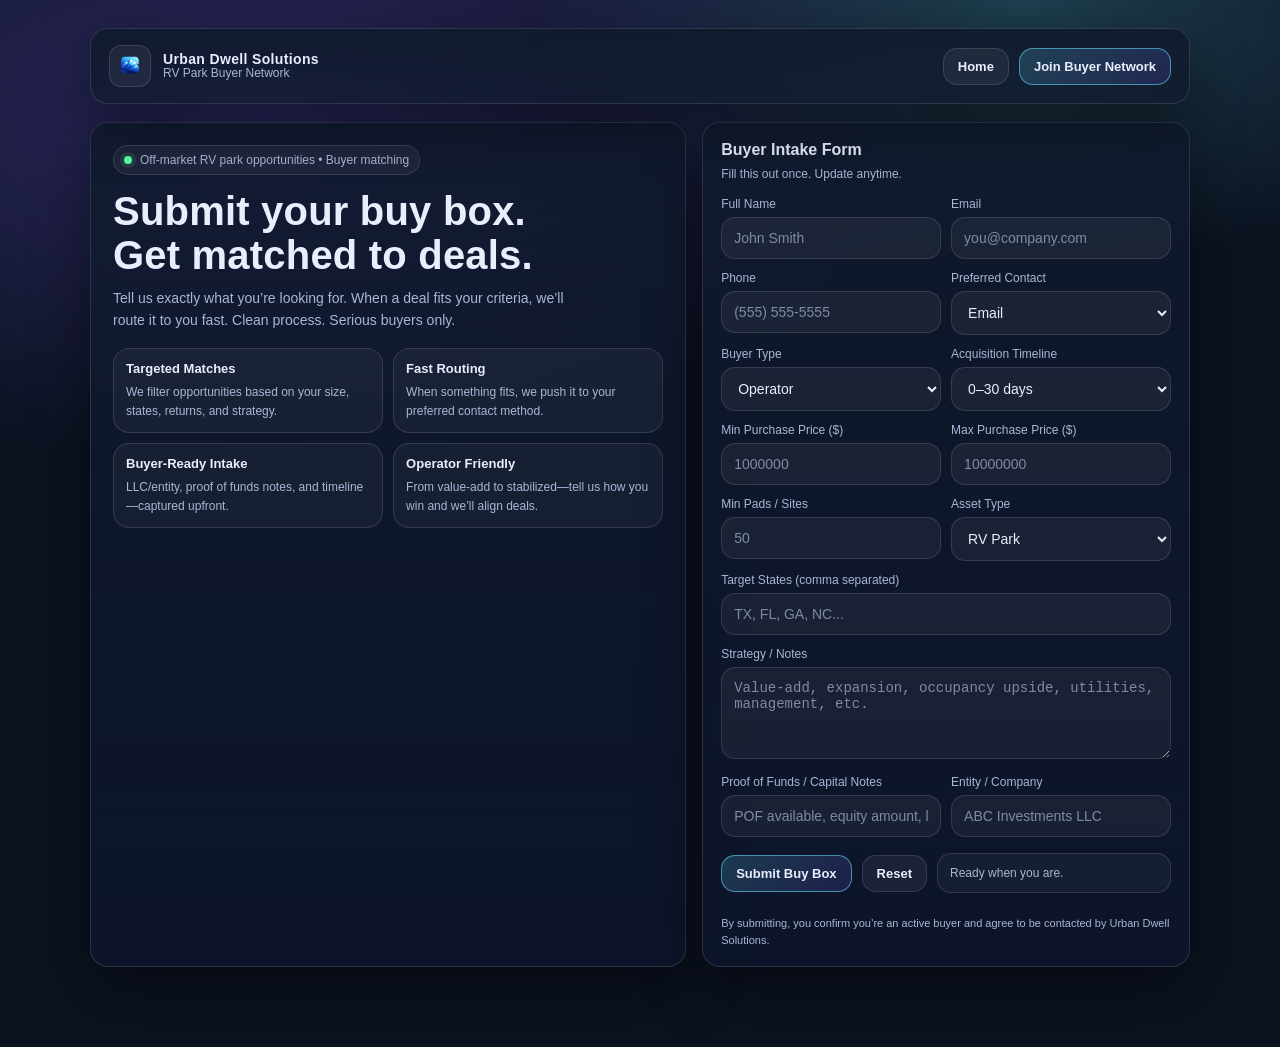
==== commit 676d8631: "Update buyers.html" ====
--- a/buyers.html
+++ b/buyers.html
@@ -6,469 +6,544 @@
   <title>Buyer Network | Urban Dwell Solutions</title>
   <meta name="description" content="Join Urban Dwell Solutions' RV Park Buyer Network. Submit your buy box to receive matching off-market RV park opportunities." />
 
-  <!-- ✅ If you have a shared stylesheet, keep this.
-       If not, paste your full CSS into a styles.css file and reference it here. -->
-  <link rel="stylesheet" href="./styles.css" />
+  <style>
+    :root{
+      --bg:#0b1220;
+      --card:#101a2d;
+      --card2:#0f1730;
+      --text:#e9eefc;
+      --muted:#a9b6d6;
+      --line:rgba(255,255,255,0.12);
+      --accent:#66e3ff;
+      --accent2:#7c5cff;
+      --ok:#59ffa0;
+      --danger:#ff6b6b;
+      --shadow: 0 18px 60px rgba(0,0,0,0.45);
+      --radius:18px;
+    }
+
+    *{ box-sizing:border-box; }
+    body{
+      margin:0;
+      font-family: Arial, Helvetica, sans-serif;
+      color:var(--text);
+      background:
+        radial-gradient(1200px 600px at 20% 10%, rgba(124,92,255,0.28), transparent 60%),
+        radial-gradient(900px 500px at 80% 0%, rgba(102,227,255,0.22), transparent 55%),
+        var(--bg);
+      min-height:100vh;
+    }
+
+    a{ color:inherit; text-decoration:none; }
+
+    .wrap{
+      width:min(1100px, 92vw);
+      margin: 28px auto 80px;
+    }
+
+    /* Header */
+    .topbar{
+      display:flex;
+      align-items:center;
+      justify-content:space-between;
+      gap:16px;
+      padding: 16px 18px;
+      border:1px solid var(--line);
+      background: linear-gradient(180deg, rgba(16,26,45,0.92), rgba(16,26,45,0.70));
+      border-radius: var(--radius);
+      box-shadow: var(--shadow);
+      backdrop-filter: blur(10px);
+    }
+    .brand{
+      display:flex;
+      align-items:center;
+      gap:12px;
+      min-width: 0;
+    }
+    .brand img{
+      width:42px;
+      height:42px;
+      border-radius:12px;
+      border:1px solid var(--line);
+      object-fit: cover;
+      background: rgba(255,255,255,0.06);
+    }
+    .brand .name{
+      display:flex;
+      flex-direction:column;
+      min-width:0;
+      line-height:1.1;
+    }
+    .brand .name strong{
+      font-size: 14px;
+      letter-spacing: 0.35px;
+      white-space:nowrap;
+      overflow:hidden;
+      text-overflow:ellipsis;
+    }
+    .brand .name span{
+      font-size: 12px;
+      color: var(--muted);
+      white-space:nowrap;
+      overflow:hidden;
+      text-overflow:ellipsis;
+    }
+
+    .cta{
+      display:flex;
+      gap:10px;
+      flex-wrap:wrap;
+      justify-content:flex-end;
+    }
+    .btn{
+      border:1px solid var(--line);
+      background: rgba(255,255,255,0.06);
+      color: var(--text);
+      padding: 10px 14px;
+      border-radius: 14px;
+      font-weight:700;
+      font-size: 13px;
+      cursor:pointer;
+      transition: transform .12s ease, border-color .12s ease, background .12s ease;
+      user-select:none;
+    }
+    .btn:hover{ transform: translateY(-1px); border-color: rgba(102,227,255,0.45); background: rgba(102,227,255,0.08); }
+    .btn.primary{
+      border-color: rgba(102,227,255,0.55);
+      background: linear-gradient(135deg, rgba(102,227,255,0.18), rgba(124,92,255,0.16));
+    }
+
+    /* Hero */
+    .hero{
+      margin-top: 18px;
+      display:grid;
+      grid-template-columns: 1.1fr 0.9fr;
+      gap: 16px;
+      align-items:stretch;
+    }
+
+    .panel{
+      border:1px solid var(--line);
+      background: linear-gradient(180deg, rgba(16,26,45,0.85), rgba(15,23,48,0.62));
+      border-radius: var(--radius);
+      box-shadow: var(--shadow);
+      overflow:hidden;
+    }
+
+    .hero-left{
+      padding: 22px 22px 18px;
+    }
+    .kicker{
+      display:inline-flex;
+      gap:8px;
+      align-items:center;
+      padding: 7px 10px;
+      border: 1px solid var(--line);
+      border-radius: 999px;
+      font-size: 12px;
+      color: var(--muted);
+      background: rgba(255,255,255,0.05);
+    }
+    .dot{
+      width:8px;
+      height:8px;
+      border-radius:999px;
+      background: var(--ok);
+      box-shadow: 0 0 0 4px rgba(89,255,160,0.10);
+    }
+    h1{
+      margin: 14px 0 10px;
+      font-size: clamp(26px, 4vw, 40px);
+      letter-spacing: 0.2px;
+      line-height: 1.1;
+    }
+    .sub{
+      color: var(--muted);
+      font-size: 14px;
+      line-height: 1.6;
+      max-width: 60ch;
+      margin: 0 0 16px;
+    }
+
+    .bullets{
+      display:grid;
+      grid-template-columns: 1fr 1fr;
+      gap: 10px;
+      margin-top: 10px;
+    }
+    .bullet{
+      border:1px solid var(--line);
+      border-radius: 16px;
+      padding: 12px 12px;
+      background: rgba(255,255,255,0.04);
+    }
+    .bullet strong{
+      display:block;
+      font-size: 13px;
+      margin-bottom: 6px;
+    }
+    .bullet span{
+      color: var(--muted);
+      font-size: 12px;
+      line-height: 1.5;
+    }
+
+    /* Form */
+    .hero-right{
+      padding: 18px;
+    }
+    .form-head{
+      display:flex;
+      align-items:flex-start;
+      justify-content:space-between;
+      gap:12px;
+      margin-bottom: 10px;
+    }
+    .form-head h2{
+      margin:0;
+      font-size: 16px;
+    }
+    .form-head p{
+      margin:6px 0 0;
+      color: var(--muted);
+      font-size: 12px;
+      line-height: 1.5;
+    }
+
+    form{
+      display:grid;
+      gap: 10px;
+      margin-top: 12px;
+    }
+
+    .row{
+      display:grid;
+      grid-template-columns: 1fr 1fr;
+      gap: 10px;
+    }
+
+    label{
+      font-size: 12px;
+      color: var(--muted);
+      margin: 2px 0 6px;
+      display:block;
+    }
+
+    input, select, textarea{
+      width:100%;
+      padding: 12px 12px;
+      border-radius: 14px;
+      border: 1px solid var(--line);
+      background: rgba(255,255,255,0.05);
+      color: var(--text);
+      outline:none;
+      font-size: 14px;
+    }
+    textarea{ min-height: 92px; resize: vertical; }
+
+    input::placeholder, textarea::placeholder{ color: rgba(169,182,214,0.70); }
+
+    .actions{
+      display:flex;
+      gap:10px;
+      flex-wrap:wrap;
+      align-items:center;
+      margin-top: 6px;
+    }
+
+    .status{
+      flex: 1 1 auto;
+      font-size: 12px;
+      color: var(--muted);
+      padding: 10px 12px;
+      border-radius: 14px;
+      border: 1px solid var(--line);
+      background: rgba(255,255,255,0.04);
+      min-height: 40px;
+      display:flex;
+      align-items:center;
+      gap:10px;
+    }
+    .status.ok{ border-color: rgba(89,255,160,0.35); }
+    .status.bad{ border-color: rgba(255,107,107,0.40); }
+
+    .spinner{
+      width:14px; height:14px;
+      border-radius: 999px;
+      border: 2px solid rgba(255,255,255,0.25);
+      border-top-color: rgba(102,227,255,0.9);
+      animation: spin 0.8s linear infinite;
+      display:none;
+    }
+    .status.loading .spinner{ display:inline-block; }
+
+    @keyframes spin{ to{ transform: rotate(360deg); } }
+
+    .foot{
+      margin-top: 12px;
+      color: var(--muted);
+      font-size: 11px;
+      line-height: 1.5;
+    }
+
+    /* Responsive */
+    @media (max-width: 880px){
+      .hero{ grid-template-columns: 1fr; }
+      .bullets{ grid-template-columns: 1fr; }
+      .row{ grid-template-columns: 1fr; }
+      .cta{ justify-content:flex-start; }
+    }
+  </style>
 </head>
 
-<body class="page--buyers">
-  <!-- Background blobs/noise (matches your main CSS) -->
-  <div class="bg" aria-hidden="true">
-    <div class="bg__blob bg__blob--a"></div>
-    <div class="bg__blob bg__blob--b"></div>
-    <div class="bg__noise"></div>
-  </div>
-
-  <a class="skip" href="#main">Skip to content</a>
-
-  <!-- HEADER -->
-  <header class="header">
-    <div class="container header__inner">
+<body>
+  <div class="wrap">
+    <div class="topbar">
       <div class="brand">
-        <!-- ✅ LOGO (inline SVG) -->
-        <div class="brand__mark" aria-hidden="true" style="display:grid; place-items:center;">
-          <svg width="22" height="22" viewBox="0 0 64 64" role="img" aria-label="Urban Dwell Solutions logo">
-            <defs>
-              <linearGradient id="udsG" x1="0" y1="0" x2="1" y2="1">
-                <stop offset="0" stop-color="#4fd1c5"/>
-                <stop offset="1" stop-color="#60a5fa"/>
-              </linearGradient>
-            </defs>
-
-            <!-- Rounded square frame -->
-            <rect x="6" y="6" width="52" height="52" rx="14" fill="rgba(0,0,0,0.0)" stroke="rgba(255,255,255,0.18)" stroke-width="3"/>
-
-            <!-- Geometric "glacier / mountain + roof" mark -->
-            <path d="M18 40 L32 20 L46 40 Z" fill="url(#udsG)" opacity="0.95"/>
-            <path d="M22 40 L32 27 L42 40 Z" fill="rgba(255,255,255,0.18)"/>
-            <path d="M18 40 H46" stroke="rgba(255,255,255,0.40)" stroke-width="3" stroke-linecap="round"/>
-
-            <!-- Minimal "U" notch -->
-            <path d="M22 46 V42 M42 46 V42" stroke="rgba(255,255,255,0.35)" stroke-width="3" stroke-linecap="round"/>
-          </svg>
-        </div>
-
-        <div class="brand__text">
-          <div class="brand__name">Urban Dwell Solutions</div>
-          <div class="brand__tag">RV Park Acquisition & Deal Flow</div>
+        <!-- Upload your logo as: logo-icon.png (same folder as this buyers page) -->
+        <img src="logo-icon.png" alt="Urban Dwell Solutions Logo" />
+        <div class="name">
+          <strong>Urban Dwell Solutions</strong>
+          <span>RV Park Buyer Network</span>
         </div>
       </div>
 
-      <nav class="nav" aria-label="Primary">
-        <a class="btn btn--ghost" href="./index.html">Home</a>
-        <a class="btn btn--soft" href="./buyers.html" aria-current="page">Buyer Network</a>
-        <a class="btn btn--primary" href="mailto:Solutions@urbandwell.io">Email Us</a>
-      </nav>
-
-      <!-- Mobile toggle (optional; if you already have JS for hamburger, it will work) -->
-      <button class="hamburger" type="button" aria-label="Open menu" aria-expanded="false" aria-controls="mobileMenu">
-        <span></span><span></span><span></span>
-      </button>
-    </div>
-
-    <!-- Mobile menu (safe even if not used) -->
-    <div id="mobileMenu" class="mobileMenu" hidden>
-      <div class="container mobileMenu__inner">
-        <a class="btn btn--ghost btn--full" href="./index.html">Home</a>
-        <a class="btn btn--soft btn--full" href="./buyers.html">Buyer Network</a>
-        <a class="btn btn--primary btn--full" href="mailto:Solutions@urbandwell.io">Email Us</a>
+      <div class="cta">
+        <a class="btn" href="./index.html">Home</a>
+        <a class="btn primary" href="#buybox">Join Buyer Network</a>
       </div>
     </div>
-  </header>
-
-  <main id="main">
-    <section class="hero">
-      <div class="container hero__grid">
-        <!-- LEFT: COPY -->
-        <div class="card card--info">
-          <h1>Join Our RV Park Buyer Network</h1>
-          <p class="lead">
-            Submit your buy box and we’ll send opportunities that match — off-market, brokered, and direct-to-owner when available.
-            Built for serious buyers who want clean deal flow and fast distribution.
-          </p>
-
-          <div class="pills" role="list">
-            <div class="pill" role="listitem">Off-market + brokered</div>
-            <div class="pill" role="listitem">Buy box matching</div>
-            <div class="pill" role="listitem">Fast distribution</div>
-            <div class="pill" role="listitem">Operator-friendly</div>
-          </div>
-
-          <div class="trustBar" aria-label="Trust points">
-            <div class="trustChip"><span class="dot" aria-hidden="true"></span> No spam</div>
-            <div class="trustChip"><span class="dot" aria-hidden="true"></span> Update anytime</div>
-            <div class="trustChip"><span class="dot" aria-hidden="true"></span> Relevant matches</div>
-          </div>
-
-          <div class="callout">
-            <div class="callout__title">What happens next</div>
-            <div class="callout__text">
-              1) We review your buy box → 2) We match opportunities → 3) We contact you the way you prefer.
-            </div>
-          </div>
-
-          <div class="section" style="padding-bottom:0;">
-            <div class="criteriaGrid">
-              <div class="criteriaCard">
-                <h3>1) We categorize your targets</h3>
-                <p>States, size, budget, strategy — so the right deals land with the right buyers.</p>
-              </div>
-              <div class="criteriaCard">
-                <h3>2) You get matching opportunities</h3>
-                <p>When a deal fits, we reach out and move quickly.</p>
-              </div>
-              <div class="criteriaCard">
-                <h3>3) Clean communication</h3>
-                <p>No blasting irrelevant deals. Just matches.</p>
-              </div>
-              <div class="criteriaCard">
-                <h3>Questions?</h3>
-                <p>Email <a class="link" href="mailto:Solutions@urbandwell.io">Solutions@urbandwell.io</a>.</p>
-              </div>
-            </div>
-          </div>
-        </div>
-
-        <!-- RIGHT: FORM -->
-        <div class="card buyBoxCard">
-          <div class="buyBoxCard__title">Buyer Profile</div>
-          <div class="buyBoxCard__sub">Fill this out once. Update anytime.</div>
-
-          <form id="buyer-form" class="form">
-            <!-- Honeypot -->
-            <div class="hp" aria-hidden="true" style="position:absolute; left:-10000px; top:auto; width:1px; height:1px; overflow:hidden;">
-              <label for="company">Company</label>
-              <input id="company" name="company" type="text" autocomplete="off" tabindex="-1" />
-            </div>
-
-            <div class="section__head" style="margin-bottom:10px;">
-              <h3 style="margin:0;">Contact</h3>
-              <div class="muted" style="margin-top:6px;">Where should we send deals?</div>
-            </div>
-
-            <div class="form__row">
-              <label>
-                <span class="req">First Name</span>
-                <input id="firstName" name="firstName" type="text" required autocomplete="given-name" />
-              </label>
-              <label>
-                <span class="req">Last Name</span>
-                <input id="lastName" name="lastName" type="text" required autocomplete="family-name" />
-              </label>
-            </div>
-
-            <div class="form__row">
-              <label>
-                <span class="req">Email</span>
-                <input id="email" name="email" type="email" required autocomplete="email" />
-              </label>
-              <label>
-                <span class="req">Phone</span>
-                <input id="phone" name="phone" type="tel" required autocomplete="tel" placeholder="Example: (401) 555-1234" />
-                <div class="help">Used for deal alerts if you prefer text/call.</div>
-              </label>
-            </div>
-
-            <div class="grid grid--3">
-              <label>
-                <span class="req">How should we send deals?</span>
-                <select id="contactPreference" name="contactPreference" required>
-                  <option value="" selected disabled>Select</option>
-                  <option>Email</option>
-                  <option>Text</option>
-                  <option>Call</option>
-                  <option>Any</option>
-                </select>
-              </label>
-
-              <label>
-                <span class="req">Are you currently an operator?</span>
-                <select id="operator" name="operator" required>
-                  <option value="" selected disabled>Select</option>
-                  <option>Yes</option>
-                  <option>No</option>
-                </select>
-              </label>
-
-              <label>
-                <span class="req">How many parks do you own?</span>
-                <select id="parksOwned" name="parksOwned" required>
-                  <option value="" selected disabled>Select</option>
-                  <option>0</option>
-                  <option>1</option>
-                  <option>2-3</option>
-                  <option>4-10</option>
-                  <option>10+</option>
-                </select>
-              </label>
-            </div>
-
-            <div id="nonOperatorWrap" style="display:none; margin-top:12px;">
-              <label>
-                <span class="req">If not an operator, what’s your plan?</span>
-                <select id="nonOperatorPlan" name="nonOperatorPlan">
-                  <option value="" selected disabled>Select</option>
-                  <option>Hire 3rd-party management</option>
-                  <option>Bring in an operating partner</option>
-                  <option>Plan to self-operate after acquisition</option>
-                  <option>Other</option>
-                </select>
-                <div class="help">This helps us understand execution capacity.</div>
-              </label>
-            </div>
-
-            <div style="height:1px; background:rgba(255,255,255,.10); margin:14px 0;"></div>
-
-            <div class="section__head" style="margin-bottom:10px;">
-              <h3 style="margin:0;">Buy Box</h3>
-              <div class="muted" style="margin-top:6px;">What you want, where you want it, and how you buy.</div>
-            </div>
-
-            <div class="form__row">
-              <label>
-                <span class="req">States you’re targeting</span>
-                <input id="states" name="states" type="text" placeholder="Example: TX, FL, GA" required />
-                <div class="help">List multiple states or regions.</div>
-              </label>
-              <label>
-                <span class="req">Budget Range</span>
-                <input id="budget" name="budget" type="text" placeholder="Example: $1M–$5M" required />
-              </label>
-            </div>
-
-            <div class="grid grid--3">
-              <label>
-                <span class="req">Pad count target</span>
-                <select id="padsTarget" name="padsTarget" required>
-                  <option value="" selected disabled>Select</option>
-                  <option>20–49</option>
-                  <option>50–79</option>
-                  <option>80–119</option>
-                  <option>120–199</option>
-                  <option>200+</option>
-                </select>
-              </label>
-
-              <label>
-                <span class="req">Occupancy preference</span>
-                <select id="occupancyPreference" name="occupancyPreference" required>
-                  <option value="" selected disabled>Select</option>
-                  <option>Stabilized (85%+)</option>
-                  <option>Value-add (50–85%)</option>
-                  <option>Heavy lift (&lt;50%)</option>
-                  <option>Any</option>
-                </select>
-              </label>
-
-              <label>
-                <span class="req">Asset type</span>
-                <select id="assetType" name="assetType" required>
-                  <option value="" selected disabled>Select</option>
-                  <option>RV Park</option>
-                  <option>MH / MHP</option>
-                  <option>Mixed RV + MH</option>
-                  <option>Campground</option>
-                </select>
-              </label>
-            </div>
-
-            <div class="form__row">
-              <label>
-                <span class="req">Funding Type</span>
-                <select id="funding" name="funding" required>
-                  <option value="" selected disabled>Select</option>
-                  <option>Cash</option>
-                  <option>Financing</option>
-                  <option>Either</option>
-                </select>
-              </label>
-
-              <label>
-                <span class="req">Timeline to Buy</span>
-                <select id="timeline" name="timeline" required>
-                  <option value="" selected disabled>Select</option>
-                  <option>0–30 days</option>
-                  <option>30–90 days</option>
-                  <option>3–6 months</option>
-                  <option>6+ months</option>
-                </select>
-              </label>
-            </div>
-
-            <label>
-              <span class="req">Buy Box Notes</span>
-              <textarea id="buyBox" name="buyBox" placeholder="Example: 80+ pads, value-add, near growth markets, utilities condition, rent targets, paved roads preference, etc." required></textarea>
-            </label>
-
-            <div style="height:1px; background:rgba(255,255,255,.10); margin:14px 0;"></div>
-
-            <!-- Hidden fields -->
-            <input type="hidden" id="pageUrl" name="pageUrl" />
-            <input type="hidden" id="submittedAt" name="submittedAt" />
-            <input type="hidden" id="userAgent" name="userAgent" />
-
-            <div class="form__actions">
-              <button class="btn btn--primary" id="submitBtn" type="submit">Submit Buyer Profile</button>
-              <a class="btn btn--ghost" href="mailto:Solutions@urbandwell.io">Update via Email</a>
-            </div>
-
-            <div id="status" class="formStatus" style="display:none;"></div>
-
-            <div class="micro">
-              By submitting, you agree Urban Dwell Solutions may contact you about matching opportunities by email/text/call.
-              You can update your buy box anytime by emailing <a class="link" href="mailto:Solutions@urbandwell.io">Solutions@urbandwell.io</a>.
-            </div>
-          </form>
+
+    <div class="hero">
+      <div class="panel hero-left">
+        <div class="kicker"><span class="dot"></span> Off-market RV park opportunities • Buyer matching</div>
+        <h1>Submit your buy box.<br/>Get matched to deals.</h1>
+        <p class="sub">
+          Tell us exactly what you’re looking for. When a deal fits your criteria, we’ll route it to you fast.
+          Clean process. Serious buyers only.
+        </p>
+
+        <div class="bullets">
+          <div class="bullet">
+            <strong>Targeted Matches</strong>
+            <span>We filter opportunities based on your size, states, returns, and strategy.</span>
+          </div>
+          <div class="bullet">
+            <strong>Fast Routing</strong>
+            <span>When something fits, we push it to your preferred contact method.</span>
+          </div>
+          <div class="bullet">
+            <strong>Buyer-Ready Intake</strong>
+            <span>LLC/entity, proof of funds notes, and timeline—captured upfront.</span>
+          </div>
+          <div class="bullet">
+            <strong>Operator Friendly</strong>
+            <span>From value-add to stabilized—tell us how you win and we’ll align deals.</span>
+          </div>
         </div>
       </div>
-    </section>
-
-    <section class="section section--tight">
-      <div class="container">
-        <div class="card footerCTA">
+
+      <div class="panel hero-right" id="buybox">
+        <div class="form-head">
           <div>
-            <div class="footerCTA__title">Want deal flow that matches?</div>
-            <div class="muted" style="margin-top:6px;">Submit your buy box once — we’ll handle the distribution.</div>
-          </div>
-          <a class="btn btn--primary" href="#main">Complete Buyer Profile</a>
+            <h2>Buyer Intake Form</h2>
+            <p>Fill this out once. Update anytime.</p>
+          </div>
         </div>
-      </div>
-    </section>
-  </main>
-
-  <footer class="footer">
-    <div class="container footer__inner">
-      <div class="brand brand--small">
-        <div class="brand__mark" aria-hidden="true" style="display:grid; place-items:center;">
-          <!-- same logo mini -->
-          <svg width="18" height="18" viewBox="0 0 64 64" aria-hidden="true">
-            <defs>
-              <linearGradient id="udsG2" x1="0" y1="0" x2="1" y2="1">
-                <stop offset="0" stop-color="#4fd1c5"/>
-                <stop offset="1" stop-color="#60a5fa"/>
-              </linearGradient>
-            </defs>
-            <rect x="6" y="6" width="52" height="52" rx="14" fill="rgba(0,0,0,0.0)" stroke="rgba(255,255,255,0.18)" stroke-width="3"/>
-            <path d="M18 40 L32 20 L46 40 Z" fill="url(#udsG2)" opacity="0.95"/>
-            <path d="M22 40 L32 27 L42 40 Z" fill="rgba(255,255,255,0.18)"/>
-            <path d="M18 40 H46" stroke="rgba(255,255,255,0.40)" stroke-width="3" stroke-linecap="round"/>
-          </svg>
-        </div>
-        <div class="brand__text">
-          <div class="brand__name">Urban Dwell Solutions</div>
-          <div class="brand__tag">solutions@urbandwell.io</div>
-        </div>
-      </div>
-
-      <div class="footer__right">
-        <a class="btn btn--ghost" href="./index.html">Home</a>
-        <a class="btn btn--ghost" href="./buyers.html">Buyer Network</a>
-        <a class="btn btn--primary" href="mailto:Solutions@urbandwell.io">Email Us</a>
+
+        <form id="zap-form" autocomplete="on">
+          <div class="row">
+            <div>
+              <label for="full_name">Full Name</label>
+              <input id="full_name" name="full_name" type="text" placeholder="John Smith" required />
+            </div>
+            <div>
+              <label for="email">Email</label>
+              <input id="email" name="email" type="email" placeholder="you@company.com" required />
+            </div>
+          </div>
+
+          <div class="row">
+            <div>
+              <label for="phone">Phone</label>
+              <input id="phone" name="phone" type="tel" placeholder="(555) 555-5555" />
+            </div>
+            <div>
+              <label for="contact_preference">Preferred Contact</label>
+              <select id="contact_preference" name="contact_preference">
+                <option value="Email">Email</option>
+                <option value="Text">Text</option>
+                <option value="Call">Call</option>
+              </select>
+            </div>
+          </div>
+
+          <div class="row">
+            <div>
+              <label for="buyer_type">Buyer Type</label>
+              <select id="buyer_type" name="buyer_type">
+                <option value="Operator">Operator</option>
+                <option value="Investor">Investor</option>
+                <option value="Syndicator">Syndicator</option>
+                <option value="Fund">Fund</option>
+                <option value="Broker">Broker</option>
+                <option value="Other">Other</option>
+              </select>
+            </div>
+            <div>
+              <label for="timeline">Acquisition Timeline</label>
+              <select id="timeline" name="timeline">
+                <option value="0-30 days">0–30 days</option>
+                <option value="1-3 months">1–3 months</option>
+                <option value="3-6 months">3–6 months</option>
+                <option value="6+ months">6+ months</option>
+              </select>
+            </div>
+          </div>
+
+          <div class="row">
+            <div>
+              <label for="min_price">Min Purchase Price ($)</label>
+              <input id="min_price" name="min_price" type="number" inputmode="numeric" placeholder="1000000" />
+            </div>
+            <div>
+              <label for="max_price">Max Purchase Price ($)</label>
+              <input id="max_price" name="max_price" type="number" inputmode="numeric" placeholder="10000000" />
+            </div>
+          </div>
+
+          <div class="row">
+            <div>
+              <label for="min_units">Min Pads / Sites</label>
+              <input id="min_units" name="min_units" type="number" inputmode="numeric" placeholder="50" />
+            </div>
+            <div>
+              <label for="asset_type">Asset Type</label>
+              <select id="asset_type" name="asset_type">
+                <option value="RV Park">RV Park</option>
+                <option value="MH Park">MH Park</option>
+                <option value="RV + MH">RV + MH</option>
+              </select>
+            </div>
+          </div>
+
+          <div>
+            <label for="target_states">Target States (comma separated)</label>
+            <input id="target_states" name="target_states" type="text" placeholder="TX, FL, GA, NC..." />
+          </div>
+
+          <div>
+            <label for="strategy">Strategy / Notes</label>
+            <textarea id="strategy" name="strategy" placeholder="Value-add, expansion, occupancy upside, utilities, management, etc."></textarea>
+          </div>
+
+          <div class="row">
+            <div>
+              <label for="proof_of_funds">Proof of Funds / Capital Notes</label>
+              <input id="proof_of_funds" name="proof_of_funds" type="text" placeholder="POF available, equity amount, lender, etc." />
+            </div>
+            <div>
+              <label for="entity_name">Entity / Company</label>
+              <input id="entity_name" name="entity_name" type="text" placeholder="ABC Investments LLC" />
+            </div>
+          </div>
+
+          <!-- Helpful metadata -->
+          <input type="hidden" name="source_page" id="source_page" />
+          <input type="hidden" name="submitted_at" id="submitted_at" />
+
+          <div class="actions">
+            <button class="btn primary" type="submit" id="submitBtn">Submit Buy Box</button>
+            <button class="btn" type="button" id="resetBtn">Reset</button>
+
+            <div id="zap-status" class="status" aria-live="polite">
+              <span class="spinner" aria-hidden="true"></span>
+              <span id="zap-status-text">Ready when you are.</span>
+            </div>
+          </div>
+
+          <div class="foot">
+            By submitting, you confirm you’re an active buyer and agree to be contacted by Urban Dwell Solutions.
+          </div>
+        </form>
       </div>
     </div>
-  </footer>
+  </div>
 
   <script>
-    // ✅ YOUR NEW BUYER ZAP WEBHOOK:
+    // ✅ Your Zapier webhook
     const ZAPIER_WEBHOOK_URL = "https://hooks.zapier.com/hooks/catch/26580778/u06o7xe/";
 
-    // Mobile menu (optional)
-    const hamburger = document.querySelector(".hamburger");
-    const mobileMenu = document.getElementById("mobileMenu");
-    if (hamburger && mobileMenu) {
-      hamburger.addEventListener("click", () => {
-        const isOpen = !mobileMenu.hasAttribute("hidden");
-        if (isOpen) {
-          mobileMenu.setAttribute("hidden", "");
-          hamburger.setAttribute("aria-expanded", "false");
-        } else {
-          mobileMenu.removeAttribute("hidden");
-          hamburger.setAttribute("aria-expanded", "true");
-        }
-      });
-    }
-
-    const form = document.getElementById("buyer-form");
-    const statusBox = document.getElementById("status");
-    const btn = document.getElementById("submitBtn");
-
-    // Hidden fields
-    const setHiddenFields = () => {
-      document.getElementById("pageUrl").value = window.location.href;
-      document.getElementById("submittedAt").value = new Date().toISOString();
-      document.getElementById("userAgent").value = navigator.userAgent;
-    };
-    setHiddenFields();
-
-    // Operator conditional
-    const operatorEl = document.getElementById("operator");
-    const nonOpWrap = document.getElementById("nonOperatorWrap");
-    const nonOpPlan = document.getElementById("nonOperatorPlan");
-
-    function syncOperatorUI(){
-      const val = operatorEl.value;
-      if (val === "No") {
-        nonOpWrap.style.display = "block";
-        nonOpPlan.setAttribute("required", "required");
-      } else {
-        nonOpWrap.style.display = "none";
-        nonOpPlan.removeAttribute("required");
-        nonOpPlan.value = "";
+    const form = document.getElementById("zap-form");
+    const statusBox = document.getElementById("zap-status");
+    const statusText = document.getElementById("zap-status-text");
+    const submitBtn = document.getElementById("submitBtn");
+    const resetBtn = document.getElementById("resetBtn");
+
+    function setStatus(type, msg){
+      statusBox.classList.remove("ok", "bad", "loading");
+      if(type) statusBox.classList.add(type);
+      statusText.textContent = msg;
+    }
+
+    function setLoading(isLoading){
+      if(isLoading){
+        statusBox.classList.add("loading");
+        submitBtn.disabled = true;
+        submitBtn.style.opacity = "0.7";
+        submitBtn.style.cursor = "not-allowed";
+      }else{
+        statusBox.classList.remove("loading");
+        submitBtn.disabled = false;
+        submitBtn.style.opacity = "1";
+        submitBtn.style.cursor = "pointer";
       }
     }
-    operatorEl.addEventListener("change", syncOperatorUI);
-
-    function showStatus(msg, ok=true){
-      statusBox.style.display = "block";
-      statusBox.textContent = msg;
-      statusBox.className = "formStatus " + (ok ? "formStatus--success" : "formStatus--error");
-    }
+
+    // Populate hidden fields
+    document.getElementById("source_page").value = window.location.href;
+    document.getElementById("submitted_at").value = new Date().toISOString();
+
+    resetBtn.addEventListener("click", () => {
+      form.reset();
+      setStatus("", "Reset. Ready when you are.");
+    });
 
     form.addEventListener("submit", async (e) => {
       e.preventDefault();
 
-      // Honeypot spam check
-      const hp = (form.elements["company"] && form.elements["company"].value)
-        ? form.elements["company"].value.trim()
-        : "";
-      if (hp) {
-        showStatus("✅ Submitted! We’ll reach out soon.", true);
-        form.reset();
-        setHiddenFields();
-        syncOperatorUI();
-        return;
+      setStatus("", "Submitting…");
+      setLoading(true);
+
+      // Refresh timestamp each submit
+      document.getElementById("submitted_at").value = new Date().toISOString();
+
+      const formData = new FormData(form);
+
+      // Convert FormData -> plain object
+      const payload = {};
+      for (const [key, value] of formData.entries()) {
+        payload[key] = value;
       }
 
-      if (!ZAPIER_WEBHOOK_URL) {
-        showStatus("Webhook not set. Paste your Zapier Catch Hook URL into the code first.", false);
-        return;
-      }
-
-      btn.disabled = true;
-      showStatus("Submitting…", true);
-
-      const data = Object.fromEntries(new FormData(form).entries());
-
-      try {
+      try{
         const res = await fetch(ZAPIER_WEBHOOK_URL, {
           method: "POST",
           headers: { "Content-Type": "application/json" },
-          body: JSON.stringify(data)
+          body: JSON.stringify(payload)
         });
 
-        if (!res.ok) throw new Error("Non-200 response");
-
+        if(!res.ok){
+          throw new Error("Zapier response not OK (" + res.status + ")");
+        }
+
+        setStatus("ok", "✅ Submitted! You're in the Buyer Network. We'll reach out if a match fits.");
         form.reset();
-        setHiddenFields();
-        nonOpWrap.style.display = "none";
-        nonOpPlan.removeAttribute("required");
-        nonOpPlan.value = "";
-
-        showStatus("✅ Submitted! We’ll reach out soon and start sending matching deals.", true);
-      } catch (err) {
-        showStatus("❌ Submission failed. Try again or email Solutions@urbandwell.io", false);
-      } finally {
-        btn.disabled = false;
+      }catch(err){
+        console.error(err);
+        setStatus("bad", "❌ Submission failed. Check the webhook + Zapier test trigger, then try again.");
+      }finally{
+        setLoading(false);
       }
     });
   </script>
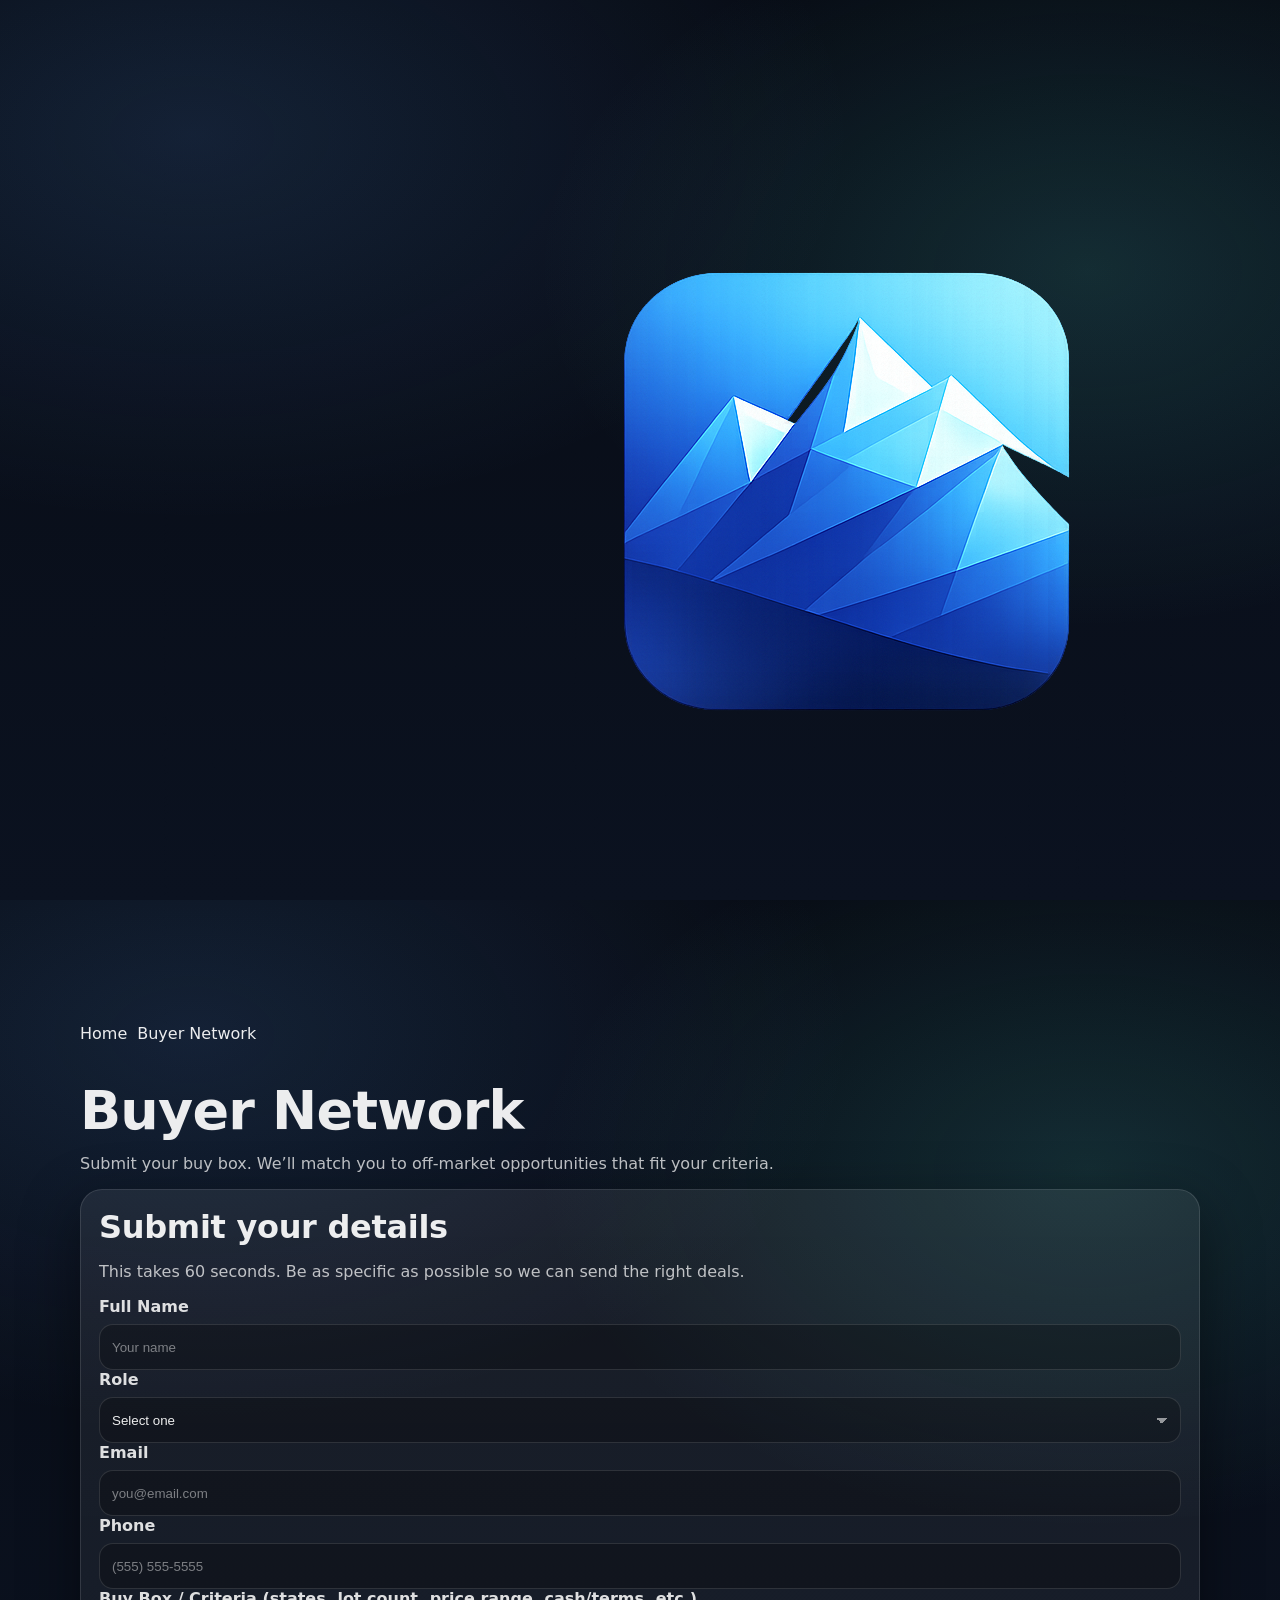
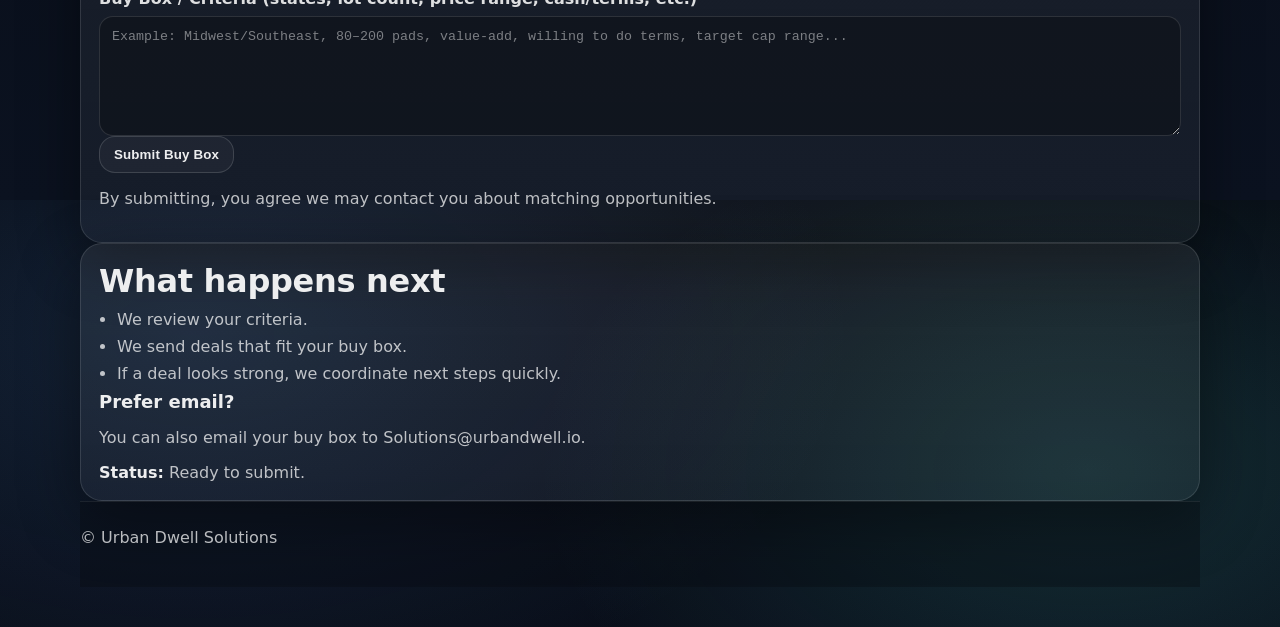
==== commit 42f49420: "Update buyers.html" ====
--- a/buyers.html
+++ b/buyers.html
@@ -4,548 +4,125 @@
   <meta charset="UTF-8" />
   <meta name="viewport" content="width=device-width, initial-scale=1.0" />
   <title>Buyer Network | Urban Dwell Solutions</title>
-  <meta name="description" content="Join Urban Dwell Solutions' RV Park Buyer Network. Submit your buy box to receive matching off-market RV park opportunities." />
-
-  <style>
-    :root{
-      --bg:#0b1220;
-      --card:#101a2d;
-      --card2:#0f1730;
-      --text:#e9eefc;
-      --muted:#a9b6d6;
-      --line:rgba(255,255,255,0.12);
-      --accent:#66e3ff;
-      --accent2:#7c5cff;
-      --ok:#59ffa0;
-      --danger:#ff6b6b;
-      --shadow: 0 18px 60px rgba(0,0,0,0.45);
-      --radius:18px;
-    }
-
-    *{ box-sizing:border-box; }
-    body{
-      margin:0;
-      font-family: Arial, Helvetica, sans-serif;
-      color:var(--text);
-      background:
-        radial-gradient(1200px 600px at 20% 10%, rgba(124,92,255,0.28), transparent 60%),
-        radial-gradient(900px 500px at 80% 0%, rgba(102,227,255,0.22), transparent 55%),
-        var(--bg);
-      min-height:100vh;
-    }
-
-    a{ color:inherit; text-decoration:none; }
-
-    .wrap{
-      width:min(1100px, 92vw);
-      margin: 28px auto 80px;
-    }
-
-    /* Header */
-    .topbar{
-      display:flex;
-      align-items:center;
-      justify-content:space-between;
-      gap:16px;
-      padding: 16px 18px;
-      border:1px solid var(--line);
-      background: linear-gradient(180deg, rgba(16,26,45,0.92), rgba(16,26,45,0.70));
-      border-radius: var(--radius);
-      box-shadow: var(--shadow);
-      backdrop-filter: blur(10px);
-    }
-    .brand{
-      display:flex;
-      align-items:center;
-      gap:12px;
-      min-width: 0;
-    }
-    .brand img{
-      width:42px;
-      height:42px;
-      border-radius:12px;
-      border:1px solid var(--line);
-      object-fit: cover;
-      background: rgba(255,255,255,0.06);
-    }
-    .brand .name{
-      display:flex;
-      flex-direction:column;
-      min-width:0;
-      line-height:1.1;
-    }
-    .brand .name strong{
-      font-size: 14px;
-      letter-spacing: 0.35px;
-      white-space:nowrap;
-      overflow:hidden;
-      text-overflow:ellipsis;
-    }
-    .brand .name span{
-      font-size: 12px;
-      color: var(--muted);
-      white-space:nowrap;
-      overflow:hidden;
-      text-overflow:ellipsis;
-    }
-
-    .cta{
-      display:flex;
-      gap:10px;
-      flex-wrap:wrap;
-      justify-content:flex-end;
-    }
-    .btn{
-      border:1px solid var(--line);
-      background: rgba(255,255,255,0.06);
-      color: var(--text);
-      padding: 10px 14px;
-      border-radius: 14px;
-      font-weight:700;
-      font-size: 13px;
-      cursor:pointer;
-      transition: transform .12s ease, border-color .12s ease, background .12s ease;
-      user-select:none;
-    }
-    .btn:hover{ transform: translateY(-1px); border-color: rgba(102,227,255,0.45); background: rgba(102,227,255,0.08); }
-    .btn.primary{
-      border-color: rgba(102,227,255,0.55);
-      background: linear-gradient(135deg, rgba(102,227,255,0.18), rgba(124,92,255,0.16));
-    }
-
-    /* Hero */
-    .hero{
-      margin-top: 18px;
-      display:grid;
-      grid-template-columns: 1.1fr 0.9fr;
-      gap: 16px;
-      align-items:stretch;
-    }
-
-    .panel{
-      border:1px solid var(--line);
-      background: linear-gradient(180deg, rgba(16,26,45,0.85), rgba(15,23,48,0.62));
-      border-radius: var(--radius);
-      box-shadow: var(--shadow);
-      overflow:hidden;
-    }
-
-    .hero-left{
-      padding: 22px 22px 18px;
-    }
-    .kicker{
-      display:inline-flex;
-      gap:8px;
-      align-items:center;
-      padding: 7px 10px;
-      border: 1px solid var(--line);
-      border-radius: 999px;
-      font-size: 12px;
-      color: var(--muted);
-      background: rgba(255,255,255,0.05);
-    }
-    .dot{
-      width:8px;
-      height:8px;
-      border-radius:999px;
-      background: var(--ok);
-      box-shadow: 0 0 0 4px rgba(89,255,160,0.10);
-    }
-    h1{
-      margin: 14px 0 10px;
-      font-size: clamp(26px, 4vw, 40px);
-      letter-spacing: 0.2px;
-      line-height: 1.1;
-    }
-    .sub{
-      color: var(--muted);
-      font-size: 14px;
-      line-height: 1.6;
-      max-width: 60ch;
-      margin: 0 0 16px;
-    }
-
-    .bullets{
-      display:grid;
-      grid-template-columns: 1fr 1fr;
-      gap: 10px;
-      margin-top: 10px;
-    }
-    .bullet{
-      border:1px solid var(--line);
-      border-radius: 16px;
-      padding: 12px 12px;
-      background: rgba(255,255,255,0.04);
-    }
-    .bullet strong{
-      display:block;
-      font-size: 13px;
-      margin-bottom: 6px;
-    }
-    .bullet span{
-      color: var(--muted);
-      font-size: 12px;
-      line-height: 1.5;
-    }
-
-    /* Form */
-    .hero-right{
-      padding: 18px;
-    }
-    .form-head{
-      display:flex;
-      align-items:flex-start;
-      justify-content:space-between;
-      gap:12px;
-      margin-bottom: 10px;
-    }
-    .form-head h2{
-      margin:0;
-      font-size: 16px;
-    }
-    .form-head p{
-      margin:6px 0 0;
-      color: var(--muted);
-      font-size: 12px;
-      line-height: 1.5;
-    }
-
-    form{
-      display:grid;
-      gap: 10px;
-      margin-top: 12px;
-    }
-
-    .row{
-      display:grid;
-      grid-template-columns: 1fr 1fr;
-      gap: 10px;
-    }
-
-    label{
-      font-size: 12px;
-      color: var(--muted);
-      margin: 2px 0 6px;
-      display:block;
-    }
-
-    input, select, textarea{
-      width:100%;
-      padding: 12px 12px;
-      border-radius: 14px;
-      border: 1px solid var(--line);
-      background: rgba(255,255,255,0.05);
-      color: var(--text);
-      outline:none;
-      font-size: 14px;
-    }
-    textarea{ min-height: 92px; resize: vertical; }
-
-    input::placeholder, textarea::placeholder{ color: rgba(169,182,214,0.70); }
-
-    .actions{
-      display:flex;
-      gap:10px;
-      flex-wrap:wrap;
-      align-items:center;
-      margin-top: 6px;
-    }
-
-    .status{
-      flex: 1 1 auto;
-      font-size: 12px;
-      color: var(--muted);
-      padding: 10px 12px;
-      border-radius: 14px;
-      border: 1px solid var(--line);
-      background: rgba(255,255,255,0.04);
-      min-height: 40px;
-      display:flex;
-      align-items:center;
-      gap:10px;
-    }
-    .status.ok{ border-color: rgba(89,255,160,0.35); }
-    .status.bad{ border-color: rgba(255,107,107,0.40); }
-
-    .spinner{
-      width:14px; height:14px;
-      border-radius: 999px;
-      border: 2px solid rgba(255,255,255,0.25);
-      border-top-color: rgba(102,227,255,0.9);
-      animation: spin 0.8s linear infinite;
-      display:none;
-    }
-    .status.loading .spinner{ display:inline-block; }
-
-    @keyframes spin{ to{ transform: rotate(360deg); } }
-
-    .foot{
-      margin-top: 12px;
-      color: var(--muted);
-      font-size: 11px;
-      line-height: 1.5;
-    }
-
-    /* Responsive */
-    @media (max-width: 880px){
-      .hero{ grid-template-columns: 1fr; }
-      .bullets{ grid-template-columns: 1fr; }
-      .row{ grid-template-columns: 1fr; }
-      .cta{ justify-content:flex-start; }
-    }
-  </style>
+  <meta name="description" content="Join the Urban Dwell Solutions Buyer Network. Submit your buy box to receive matching opportunities." />
+  <link rel="icon" href="logo-icon.png" />
+  <link rel="stylesheet" href="styles.css" />
 </head>
 
 <body>
-  <div class="wrap">
-    <div class="topbar">
-      <div class="brand">
-        <!-- Upload your logo as: logo-icon.png (same folder as this buyers page) -->
-        <img src="logo-icon.png" alt="Urban Dwell Solutions Logo" />
-        <div class="name">
-          <strong>Urban Dwell Solutions</strong>
-          <span>RV Park Buyer Network</span>
+  <header class="site-header">
+    <div class="container header-inner">
+      <a class="brand" href="index.html">
+        <img src="logo-icon.png" alt="Urban Dwell Solutions" class="brand-logo" />
+        <span class="brand-name">Urban Dwell Solutions</span>
+      </a>
+
+      <nav class="nav">
+        <a href="index.html" class="nav-link">Home</a>
+        <a href="buyers.html" class="nav-link active">Buyer Network</a>
+      </nav>
+    </div>
+  </header>
+
+  <main>
+    <section class="section">
+      <div class="container">
+        <div class="section-head">
+          <h1 class="page-title">Buyer Network</h1>
+          <p class="muted">
+            Submit your buy box. We’ll match you to off-market opportunities that fit your criteria.
+          </p>
         </div>
-      </div>
 
-      <div class="cta">
-        <a class="btn" href="./index.html">Home</a>
-        <a class="btn primary" href="#buybox">Join Buyer Network</a>
-      </div>
-    </div>
+        <div class="grid-2">
+          <div class="card">
+            <h2>Submit your details</h2>
+            <p class="muted">
+              This takes 60 seconds. Be as specific as possible so we can send the right deals.
+            </p>
 
-    <div class="hero">
-      <div class="panel hero-left">
-        <div class="kicker"><span class="dot"></span> Off-market RV park opportunities • Buyer matching</div>
-        <h1>Submit your buy box.<br/>Get matched to deals.</h1>
-        <p class="sub">
-          Tell us exactly what you’re looking for. When a deal fits your criteria, we’ll route it to you fast.
-          Clean process. Serious buyers only.
-        </p>
+            <!-- IMPORTANT:
+                 - form id must be dealForm
+                 - name attributes must match buyers.js
+            -->
+            <form id="dealForm" class="form">
+              <div class="row">
+                <label>
+                  Full Name
+                  <input type="text" name="name" placeholder="Your name" autocomplete="name" required />
+                </label>
 
-        <div class="bullets">
-          <div class="bullet">
-            <strong>Targeted Matches</strong>
-            <span>We filter opportunities based on your size, states, returns, and strategy.</span>
+                <label>
+                  Role
+                  <select name="role" required>
+                    <option value="" disabled selected>Select one</option>
+                    <option>Investor / Buyer</option>
+                    <option>Operator</option>
+                    <option>Broker</option>
+                    <option>Wholesaler</option>
+                    <option>Other</option>
+                  </select>
+                </label>
+              </div>
+
+              <div class="row">
+                <label>
+                  Email
+                  <input type="email" name="email" placeholder="you@email.com" autocomplete="email" required />
+                </label>
+
+                <label>
+                  Phone
+                  <input type="tel" name="phone" placeholder="(555) 555-5555" autocomplete="tel" />
+                </label>
+              </div>
+
+              <label>
+                Buy Box / Criteria (states, lot count, price range, cash/terms, etc.)
+                <textarea name="summary" rows="6" placeholder="Example: Midwest/Southeast, 80–200 pads, value-add, willing to do terms, target cap range..." required></textarea>
+              </label>
+
+              <button class="btn primary full" type="submit" id="submitBtn">
+                Submit Buy Box
+              </button>
+
+              <p class="muted tiny">
+                By submitting, you agree we may contact you about matching opportunities.
+              </p>
+            </form>
           </div>
-          <div class="bullet">
-            <strong>Fast Routing</strong>
-            <span>When something fits, we push it to your preferred contact method.</span>
-          </div>
-          <div class="bullet">
-            <strong>Buyer-Ready Intake</strong>
-            <span>LLC/entity, proof of funds notes, and timeline—captured upfront.</span>
-          </div>
-          <div class="bullet">
-            <strong>Operator Friendly</strong>
-            <span>From value-add to stabilized—tell us how you win and we’ll align deals.</span>
-          </div>
-        </div>
-      </div>
 
-      <div class="panel hero-right" id="buybox">
-        <div class="form-head">
-          <div>
-            <h2>Buyer Intake Form</h2>
-            <p>Fill this out once. Update anytime.</p>
+          <div class="card">
+            <h2>What happens next</h2>
+            <ul class="bullets">
+              <li>We review your criteria.</li>
+              <li>We send deals that fit your buy box.</li>
+              <li>If a deal looks strong, we coordinate next steps quickly.</li>
+            </ul>
+
+            <div class="divider"></div>
+
+            <h3 class="h3">Prefer email?</h3>
+            <p class="muted">
+              You can also email your buy box to
+              <a href="mailto:Solutions@urbandwell.io">Solutions@urbandwell.io</a>.
+            </p>
+
+            <div class="status-box" id="statusBox" aria-live="polite">
+              <strong>Status:</strong>
+              <span class="muted" id="statusText">Ready to submit.</span>
+            </div>
           </div>
         </div>
 
-        <form id="zap-form" autocomplete="on">
-          <div class="row">
-            <div>
-              <label for="full_name">Full Name</label>
-              <input id="full_name" name="full_name" type="text" placeholder="John Smith" required />
-            </div>
-            <div>
-              <label for="email">Email</label>
-              <input id="email" name="email" type="email" placeholder="you@company.com" required />
-            </div>
-          </div>
+        <footer class="footer">
+          <span class="muted">© <span id="year"></span> Urban Dwell Solutions</span>
+        </footer>
+      </div>
+    </section>
+  </main>
 
-          <div class="row">
-            <div>
-              <label for="phone">Phone</label>
-              <input id="phone" name="phone" type="tel" placeholder="(555) 555-5555" />
-            </div>
-            <div>
-              <label for="contact_preference">Preferred Contact</label>
-              <select id="contact_preference" name="contact_preference">
-                <option value="Email">Email</option>
-                <option value="Text">Text</option>
-                <option value="Call">Call</option>
-              </select>
-            </div>
-          </div>
-
-          <div class="row">
-            <div>
-              <label for="buyer_type">Buyer Type</label>
-              <select id="buyer_type" name="buyer_type">
-                <option value="Operator">Operator</option>
-                <option value="Investor">Investor</option>
-                <option value="Syndicator">Syndicator</option>
-                <option value="Fund">Fund</option>
-                <option value="Broker">Broker</option>
-                <option value="Other">Other</option>
-              </select>
-            </div>
-            <div>
-              <label for="timeline">Acquisition Timeline</label>
-              <select id="timeline" name="timeline">
-                <option value="0-30 days">0–30 days</option>
-                <option value="1-3 months">1–3 months</option>
-                <option value="3-6 months">3–6 months</option>
-                <option value="6+ months">6+ months</option>
-              </select>
-            </div>
-          </div>
-
-          <div class="row">
-            <div>
-              <label for="min_price">Min Purchase Price ($)</label>
-              <input id="min_price" name="min_price" type="number" inputmode="numeric" placeholder="1000000" />
-            </div>
-            <div>
-              <label for="max_price">Max Purchase Price ($)</label>
-              <input id="max_price" name="max_price" type="number" inputmode="numeric" placeholder="10000000" />
-            </div>
-          </div>
-
-          <div class="row">
-            <div>
-              <label for="min_units">Min Pads / Sites</label>
-              <input id="min_units" name="min_units" type="number" inputmode="numeric" placeholder="50" />
-            </div>
-            <div>
-              <label for="asset_type">Asset Type</label>
-              <select id="asset_type" name="asset_type">
-                <option value="RV Park">RV Park</option>
-                <option value="MH Park">MH Park</option>
-                <option value="RV + MH">RV + MH</option>
-              </select>
-            </div>
-          </div>
-
-          <div>
-            <label for="target_states">Target States (comma separated)</label>
-            <input id="target_states" name="target_states" type="text" placeholder="TX, FL, GA, NC..." />
-          </div>
-
-          <div>
-            <label for="strategy">Strategy / Notes</label>
-            <textarea id="strategy" name="strategy" placeholder="Value-add, expansion, occupancy upside, utilities, management, etc."></textarea>
-          </div>
-
-          <div class="row">
-            <div>
-              <label for="proof_of_funds">Proof of Funds / Capital Notes</label>
-              <input id="proof_of_funds" name="proof_of_funds" type="text" placeholder="POF available, equity amount, lender, etc." />
-            </div>
-            <div>
-              <label for="entity_name">Entity / Company</label>
-              <input id="entity_name" name="entity_name" type="text" placeholder="ABC Investments LLC" />
-            </div>
-          </div>
-
-          <!-- Helpful metadata -->
-          <input type="hidden" name="source_page" id="source_page" />
-          <input type="hidden" name="submitted_at" id="submitted_at" />
-
-          <div class="actions">
-            <button class="btn primary" type="submit" id="submitBtn">Submit Buy Box</button>
-            <button class="btn" type="button" id="resetBtn">Reset</button>
-
-            <div id="zap-status" class="status" aria-live="polite">
-              <span class="spinner" aria-hidden="true"></span>
-              <span id="zap-status-text">Ready when you are.</span>
-            </div>
-          </div>
-
-          <div class="foot">
-            By submitting, you confirm you’re an active buyer and agree to be contacted by Urban Dwell Solutions.
-          </div>
-        </form>
-      </div>
-    </div>
-  </div>
-
-  <script>
-    // ✅ Your Zapier webhook
-    const ZAPIER_WEBHOOK_URL = "https://hooks.zapier.com/hooks/catch/26580778/u06o7xe/";
-
-    const form = document.getElementById("zap-form");
-    const statusBox = document.getElementById("zap-status");
-    const statusText = document.getElementById("zap-status-text");
-    const submitBtn = document.getElementById("submitBtn");
-    const resetBtn = document.getElementById("resetBtn");
-
-    function setStatus(type, msg){
-      statusBox.classList.remove("ok", "bad", "loading");
-      if(type) statusBox.classList.add(type);
-      statusText.textContent = msg;
-    }
-
-    function setLoading(isLoading){
-      if(isLoading){
-        statusBox.classList.add("loading");
-        submitBtn.disabled = true;
-        submitBtn.style.opacity = "0.7";
-        submitBtn.style.cursor = "not-allowed";
-      }else{
-        statusBox.classList.remove("loading");
-        submitBtn.disabled = false;
-        submitBtn.style.opacity = "1";
-        submitBtn.style.cursor = "pointer";
-      }
-    }
-
-    // Populate hidden fields
-    document.getElementById("source_page").value = window.location.href;
-    document.getElementById("submitted_at").value = new Date().toISOString();
-
-    resetBtn.addEventListener("click", () => {
-      form.reset();
-      setStatus("", "Reset. Ready when you are.");
-    });
-
-    form.addEventListener("submit", async (e) => {
-      e.preventDefault();
-
-      setStatus("", "Submitting…");
-      setLoading(true);
-
-      // Refresh timestamp each submit
-      document.getElementById("submitted_at").value = new Date().toISOString();
-
-      const formData = new FormData(form);
-
-      // Convert FormData -> plain object
-      const payload = {};
-      for (const [key, value] of formData.entries()) {
-        payload[key] = value;
-      }
-
-      try{
-        const res = await fetch(ZAPIER_WEBHOOK_URL, {
-          method: "POST",
-          headers: { "Content-Type": "application/json" },
-          body: JSON.stringify(payload)
-        });
-
-        if(!res.ok){
-          throw new Error("Zapier response not OK (" + res.status + ")");
-        }
-
-        setStatus("ok", "✅ Submitted! You're in the Buyer Network. We'll reach out if a match fits.");
-        form.reset();
-      }catch(err){
-        console.error(err);
-        setStatus("bad", "❌ Submission failed. Check the webhook + Zapier test trigger, then try again.");
-      }finally{
-        setLoading(false);
-      }
-    });
-  </script>
+  <!-- buyers page ONLY -->
+  <script src="buyers.js"></script>
 </body>
 </html>
--- a/styles.css
+++ b/styles.css
@@ -0,0 +1,444 @@
+:root{
+  --bg0:#070b14;
+  --bg1:#0b1220;
+  --card:rgba(255,255,255,.06);
+  --card2:rgba(255,255,255,.08);
+  --stroke:rgba(255,255,255,.14);
+  --text:rgba(255,255,255,.92);
+  --muted:rgba(255,255,255,.72);
+  --muted2:rgba(255,255,255,.60);
+  --shadow: 0 18px 60px rgba(0,0,0,.45);
+  --radius: 22px;
+
+  --accentA:#4fd1c5;
+  --accentB:#60a5fa;
+  --accentC:#a78bfa;
+
+  --danger:#f87171;
+  --success:#4fd1c5;
+
+  --container: 1120px;
+}
+
+*{ box-sizing:border-box; }
+html,body{ height:100%; }
+body{
+  margin:0;
+  font-family: Inter, system-ui, -apple-system, Segoe UI, Roboto, Arial, sans-serif;
+  background: radial-gradient(1200px 700px at 15% 15%, rgba(96,165,250,.14), transparent 55%),
+              radial-gradient(1000px 650px at 85% 30%, rgba(79,209,197,.16), transparent 55%),
+              linear-gradient(180deg, var(--bg0), var(--bg1));
+  color:var(--text);
+  overflow-x:hidden;
+}
+
+a{ color:inherit; text-decoration:none; }
+.skip{
+  position:absolute; left:-999px; top:auto;
+  width:1px; height:1px; overflow:hidden;
+}
+.skip:focus{
+  left:16px; top:16px; width:auto; height:auto;
+  padding:10px 12px; background:rgba(0,0,0,.7);
+  border:1px solid var(--stroke); border-radius:12px;
+  z-index:9999;
+}
+
+.container{
+  width:min(var(--container), calc(100% - 40px));
+  margin:0 auto;
+}
+
+.bg{ position:fixed; inset:0; pointer-events:none; z-index:-1; }
+.bg__blob{
+  position:absolute; width:520px; height:520px; border-radius:999px;
+  filter: blur(46px); opacity:.55;
+}
+.bg__blob--a{
+  left:-180px; top:-160px;
+  background: radial-gradient(circle at 30% 30%, rgba(96,165,250,.75), transparent 60%);
+}
+.bg__blob--b{
+  right:-220px; top:140px;
+  background: radial-gradient(circle at 30% 30%, rgba(79,209,197,.75), transparent 60%);
+}
+.bg__noise{
+  position:absolute; inset:0;
+  background-image:url("data:image/svg+xml,%3Csvg xmlns='http://www.w3.org/2000/svg' width='160' height='160'%3E%3Cfilter id='n'%3E%3CfeTurbulence type='fractalNoise' baseFrequency='.9' numOctaves='3' stitchTiles='stitch'/%3E%3C/filter%3E%3Crect width='160' height='160' filter='url(%23n)' opacity='.08'/%3E%3C/svg%3E");
+  opacity:.18;
+  mix-blend-mode: overlay;
+}
+
+.header{
+  position:sticky; top:0; z-index:50;
+  backdrop-filter: blur(14px);
+  background: rgba(6,9,17,.55);
+  border-bottom: 1px solid rgba(255,255,255,.08);
+}
+.header__inner{
+  display:flex; align-items:center; justify-content:space-between;
+  gap:18px; padding:16px 0;
+}
+
+.brand{
+  display:flex; align-items:center; gap:12px;
+  min-width: 240px;
+}
+.brand__mark{
+  width:34px; height:34px; border-radius:12px;
+  background: linear-gradient(135deg, var(--accentA), var(--accentB));
+  box-shadow: 0 8px 30px rgba(79,209,197,.18);
+}
+.brand__text{ display:flex; flex-direction:column; gap:2px; }
+.brand__name{ font-weight:700; letter-spacing:.2px; }
+.brand__tag{ font-size:12.5px; color:var(--muted2); }
+
+.brand--small .brand__mark{ width:28px; height:28px; border-radius:10px; }
+.brand--small .brand__tag{ display:none; }
+
+.nav{ display:flex; align-items:center; gap:10px; }
+
+.hamburger{
+  display:none;
+  width:42px; height:42px;
+  border-radius:14px;
+  border:1px solid rgba(255,255,255,.12);
+  background: rgba(255,255,255,.04);
+  color:var(--text);
+  cursor:pointer;
+}
+.hamburger span{
+  display:block; width:18px; height:2px; margin:4px auto;
+  background: rgba(255,255,255,.75);
+  border-radius:2px;
+}
+
+.mobileMenu{
+  border-top: 1px solid rgba(255,255,255,.08);
+  background: rgba(6,9,17,.68);
+}
+.mobileMenu__inner{
+  display:grid;
+  grid-template-columns: 1fr 1fr;
+  gap:10px;
+  padding: 14px 0 18px;
+}
+
+.btn{
+  display:inline-flex; align-items:center; justify-content:center;
+  gap:10px;
+  padding:10px 14px;
+  border-radius: 16px;
+  border: 1px solid rgba(255,255,255,.14);
+  background: rgba(255,255,255,.04);
+  color: var(--text);
+  font-weight: 600;
+  letter-spacing: .15px;
+  white-space: nowrap;
+  cursor:pointer;
+  transition: transform .15s ease, background .15s ease, border-color .15s ease, box-shadow .15s ease;
+}
+.btn:hover{ transform: translateY(-1px); border-color: rgba(255,255,255,.22); background: rgba(255,255,255,.06); }
+.btn:active{ transform: translateY(0px); }
+.btn:disabled{ opacity:.65; cursor:not-allowed; transform:none; }
+
+.btn--ghost{ background: rgba(255,255,255,.035); }
+
+.btn--primary{
+  border: 1px solid rgba(255,255,255,.16);
+  background: linear-gradient(135deg, rgba(79,209,197,.9), rgba(96,165,250,.85));
+  color: rgba(0,0,0,.88);
+}
+.btn--primary:hover{ background: linear-gradient(135deg, rgba(79,209,197,1), rgba(96,165,250,1)); }
+
+.btn--soft{
+  background: rgba(96,165,250,.10);
+  border-color: rgba(96,165,250,.22);
+}
+
+.btn--full{ width:100%; }
+
+.hero{ padding: 56px 0 26px; }
+.hero__grid{
+  display:grid;
+  grid-template-columns: 1.3fr .9fr;
+  gap: 22px;
+  align-items:start;
+}
+
+h1{
+  font-size: 54px;
+  line-height: 1.02;
+  margin: 0 0 14px;
+  letter-spacing: -0.8px;
+}
+.lead{
+  font-size: 18px;
+  line-height: 1.55;
+  color: var(--muted);
+  max-width: 62ch;
+  margin: 0 0 18px;
+}
+
+.pills{
+  display:flex; flex-wrap:wrap;
+  gap:10px;
+  margin: 0 0 18px;
+}
+.pill{
+  display:inline-flex; align-items:center; justify-content:center;
+  padding: 9px 12px;
+  border-radius: 999px;
+  border: 1px solid rgba(255,255,255,.14);
+  background: rgba(255,255,255,.03);
+  color: rgba(255,255,255,.82);
+  font-weight: 600;
+  font-size: 13px;
+}
+
+.hero__cta{
+  display:flex; gap:10px; flex-wrap:wrap;
+  margin: 0 0 14px;
+}
+.hero__fine{
+  color: var(--muted2);
+  font-size: 13.5px;
+}
+
+.card{
+  background: linear-gradient(180deg, rgba(255,255,255,.07), rgba(255,255,255,.045));
+  border: 1px solid rgba(255,255,255,.12);
+  border-radius: var(--radius);
+  box-shadow: var(--shadow);
+  padding: 18px;
+}
+.card--info{ padding: 20px; }
+
+.card__top{ margin-bottom: 12px; }
+.card__title{ font-weight: 800; letter-spacing:.2px; }
+.card__subtitle{ color: var(--muted2); margin-top: 6px; font-size: 13.5px; }
+
+.checklist{
+  list-style:none; padding:0; margin: 14px 0 16px;
+  display:grid; gap:10px;
+}
+.checklist li{
+  display:flex; align-items:center; gap:10px;
+  color: rgba(255,255,255,.82);
+}
+.dot{
+  width:10px; height:10px; border-radius:999px;
+  background: linear-gradient(135deg, var(--accentA), var(--accentB));
+  box-shadow: 0 0 0 4px rgba(79,209,197,.08);
+}
+
+.micro{
+  color: var(--muted2);
+  font-size: 12.5px;
+  margin-top: 10px;
+}
+code{
+  font-family: ui-monospace, SFMono-Regular, Menlo, Monaco, Consolas, "Liberation Mono", monospace;
+  font-size: 12px;
+  padding: 2px 6px;
+  border-radius: 8px;
+  border: 1px solid rgba(255,255,255,.12);
+  background: rgba(0,0,0,.25);
+}
+
+.section{ padding: 40px 0; }
+.section--tight{ padding-bottom: 56px; }
+
+.section__head{ margin-bottom: 18px; }
+h2{
+  font-size: 32px;
+  margin: 0 0 8px;
+  letter-spacing: -0.3px;
+}
+h3{
+  font-size: 18px;
+  margin: 0 0 8px;
+}
+.muted{ color: var(--muted); }
+
+.grid{ display:grid; gap: 16px; }
+.grid--2{ grid-template-columns: 1fr 1fr; }
+.grid--3{ grid-template-columns: 1fr 1fr 1fr; }
+
+.form label{
+  display:flex; flex-direction:column; gap:8px;
+  font-weight: 600;
+  color: rgba(255,255,255,.86);
+}
+.form input, .form select, .form textarea{
+  width: 100%;
+  padding: 12px 12px;
+  border-radius: 14px;
+  border: 1px solid rgba(255,255,255,.12);
+  background: rgba(0,0,0,.25);
+  color: var(--text);
+  outline: none;
+  min-height: 46px;
+}
+.form textarea{ min-height: 120px; resize: vertical; }
+.form input::placeholder, .form textarea::placeholder{
+  color: rgba(255,255,255,.45);
+}
+.form input:focus, .form select:focus, .form textarea:focus{
+  border-color: rgba(96,165,250,.45);
+  box-shadow: 0 0 0 4px rgba(96,165,250,.12);
+}
+.form select{
+  appearance: none;
+  background-image:
+    linear-gradient(45deg, transparent 50%, rgba(255,255,255,.55) 50%),
+    linear-gradient(135deg, rgba(255,255,255,.55) 50%, transparent 50%);
+  background-position:
+    calc(100% - 18px) 20px,
+    calc(100% - 12px) 20px;
+  background-size: 6px 6px, 6px 6px;
+  background-repeat: no-repeat;
+  padding-right: 38px;
+}
+
+.form__row{
+  display:grid;
+  grid-template-columns: 1fr 1fr;
+  gap: 12px;
+  margin-bottom: 12px;
+}
+.form__actions{
+  display:flex; align-items:center; justify-content:flex-start;
+  gap: 14px;
+  margin-top: 14px;
+}
+.link{
+  color: rgba(255,255,255,.80);
+  text-decoration: underline;
+  text-underline-offset: 3px;
+}
+.link:hover{ color: rgba(255,255,255,.95); }
+
+.infoGrid{
+  display:grid;
+  gap: 10px;
+  margin-top: 14px;
+}
+.infoItem{
+  display:flex; justify-content:space-between; gap:14px;
+  padding: 12px 12px;
+  border-radius: 16px;
+  border: 1px solid rgba(255,255,255,.10);
+  background: rgba(255,255,255,.03);
+}
+.infoItem__k{ font-weight: 700; }
+.infoItem__v{ color: var(--muted); text-align:right; }
+
+.callout{
+  margin-top: 14px;
+  padding: 14px 14px;
+  border-radius: 18px;
+  border: 1px solid rgba(79,209,197,.18);
+  background: rgba(79,209,197,.08);
+}
+.callout__title{ font-weight: 800; }
+.callout__text{ color: rgba(255,255,255,.78); margin-top: 6px; }
+
+.steps{
+  display:grid;
+  grid-template-columns: repeat(4, 1fr);
+  gap: 14px;
+}
+.step{ display:flex; gap: 12px; padding: 16px; }
+.step__num{
+  width: 34px; height: 34px; border-radius: 14px;
+  display:flex; align-items:center; justify-content:center;
+  font-weight: 900;
+  background: rgba(255,255,255,.06);
+  border: 1px solid rgba(255,255,255,.12);
+}
+.step__body h3{ margin: 0 0 6px; }
+.step__body p{ margin: 0; }
+
+.bullets{
+  margin: 10px 0 0;
+  padding-left: 18px;
+  color: var(--muted);
+}
+.bullets li{ margin: 8px 0; }
+
+/* ✅ Inline form status (used by JS) */
+.formStatus{
+  margin-top: 12px;
+  padding: 12px 12px;
+  border-radius: 16px;
+  border: 1px solid rgba(255,255,255,.12);
+  background: rgba(255,255,255,.03);
+  color: rgba(255,255,255,.85);
+  font-weight: 800;
+  font-size: 13.5px;
+}
+.formStatus--success{
+  border-color: rgba(79,209,197,.28);
+  background: rgba(79,209,197,.08);
+}
+.formStatus--error{
+  border-color: rgba(248,113,113,.30);
+  background: rgba(248,113,113,.08);
+}
+
+/* ✅ Honeypot hidden field */
+.hp{
+  position:absolute !important;
+  left:-9999px !important;
+  width:1px !important;
+  height:1px !important;
+  opacity:0 !important;
+}
+
+.footerCTA{
+  margin-top: 16px;
+  display:flex; align-items:center; justify-content:space-between;
+  gap: 14px;
+  padding: 18px;
+}
+.footerCTA__title{ font-weight: 900; }
+
+.footer{
+  padding: 26px 0 40px;
+  border-top: 1px solid rgba(255,255,255,.08);
+  background: rgba(6,9,17,.35);
+}
+.footer__inner{
+  display:flex; align-items:flex-start; justify-content:space-between;
+  gap: 18px;
+}
+.footer__right{
+  display:flex; gap: 14px; flex-wrap:wrap;
+}
+
+/* ---------- Responsive ---------- */
+@media (max-width: 980px){
+  .hero__grid{ grid-template-columns: 1fr; }
+  h1{ font-size: 44px; }
+  .steps{ grid-template-columns: 1fr 1fr; }
+  .grid--3{ grid-template-columns: 1fr; }
+}
+
+@media (max-width: 760px){
+  .container{ width: min(var(--container), calc(100% - 26px)); }
+
+  .nav{ display:none; }
+  .hamburger{ display:inline-flex; align-items:center; justify-content:center; }
+
+  h1{ font-size: 38px; }
+  .lead{ font-size: 16.5px; }
+
+  .grid--2{ grid-template-columns: 1fr; }
+  .form__row{ grid-template-columns: 1fr; }
+
+  .steps{ grid-template-columns: 1fr; }
+
+  .mobileMenu__inner{ grid-template-columns: 1fr 1fr; }
+  .btn{ border-radius: 18px; }
+}
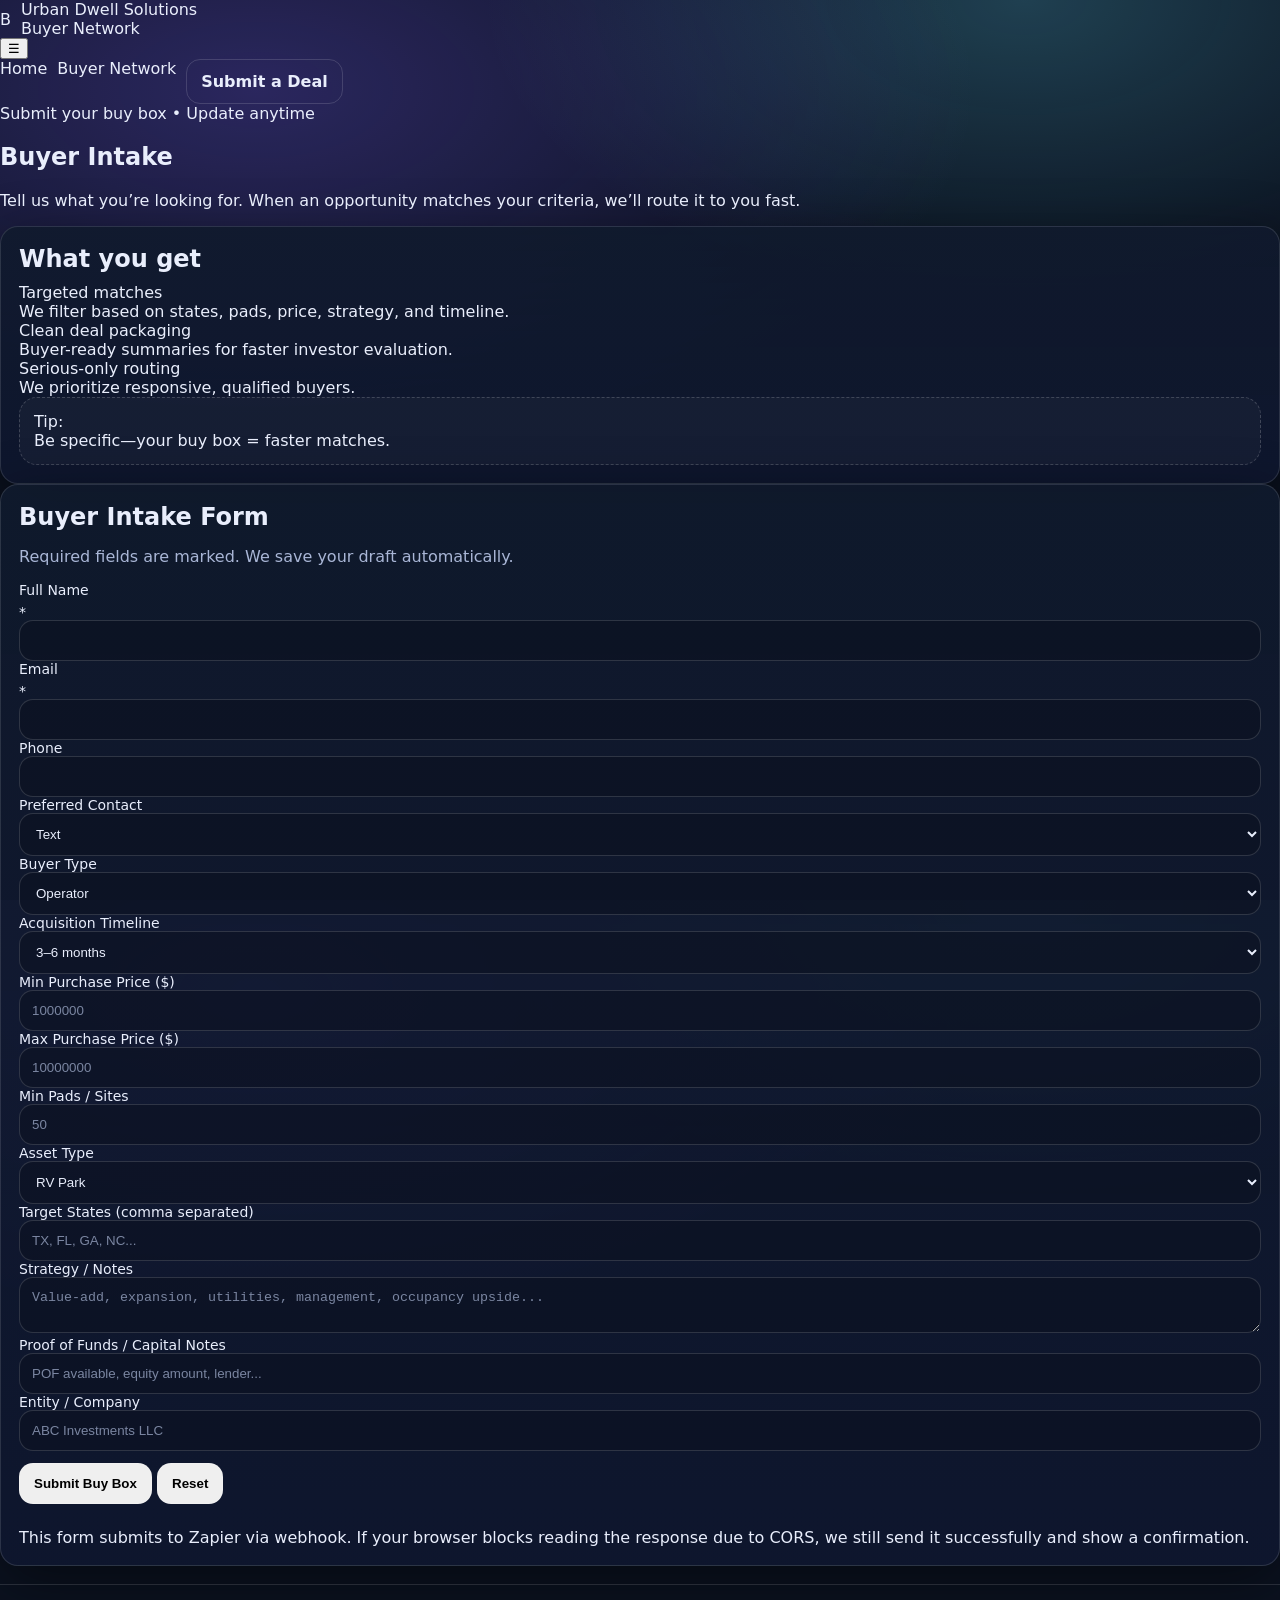
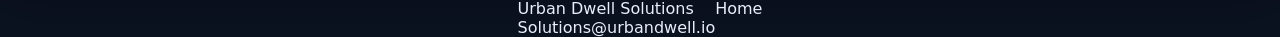
==== commit 638e942d: "Update buyers.html" ====
--- a/buyers.html
+++ b/buyers.html
@@ -1,128 +1,222 @@
-<!DOCTYPE html>
+<!doctype html>
 <html lang="en">
 <head>
   <meta charset="UTF-8" />
-  <meta name="viewport" content="width=device-width, initial-scale=1.0" />
+  <meta name="viewport" content="width=device-width,initial-scale=1" />
   <title>Buyer Network | Urban Dwell Solutions</title>
-  <meta name="description" content="Join the Urban Dwell Solutions Buyer Network. Submit your buy box to receive matching opportunities." />
-  <link rel="icon" href="logo-icon.png" />
-  <link rel="stylesheet" href="styles.css" />
+  <meta name="description" content="Join the Urban Dwell Solutions Buyer Network. Submit your buy box to receive matching RV park opportunities." />
+  <link rel="stylesheet" href="./styles.css" />
 </head>
 
 <body>
-  <header class="site-header">
-    <div class="container header-inner">
-      <a class="brand" href="index.html">
-        <img src="logo-icon.png" alt="Urban Dwell Solutions" class="brand-logo" />
-        <span class="brand-name">Urban Dwell Solutions</span>
+  <!-- Top Bar -->
+  <header class="topbar">
+    <div class="wrap topbar__inner">
+      <a class="brand" href="./index.html" aria-label="Urban Dwell Solutions Home">
+        <div class="brand__mark" aria-hidden="true">B</div>
+        <div class="brand__text">
+          <div class="brand__name">Urban Dwell Solutions</div>
+          <div class="brand__sub">Buyer Network</div>
+        </div>
       </a>
 
-      <nav class="nav">
-        <a href="index.html" class="nav-link">Home</a>
-        <a href="buyers.html" class="nav-link active">Buyer Network</a>
+      <button class="iconbtn" id="menuBtn" aria-label="Open menu" aria-expanded="false">
+        ☰
+      </button>
+
+      <nav class="nav" id="nav">
+        <a class="nav__link" href="./index.html">Home</a>
+        <a class="nav__link is-active" href="./buyers.html">Buyer Network</a>
+        <a class="btn btn--ghost nav__cta" href="./index.html#submit">Submit a Deal</a>
       </nav>
     </div>
   </header>
 
-  <main>
-    <section class="section">
-      <div class="container">
-        <div class="section-head">
-          <h1 class="page-title">Buyer Network</h1>
-          <p class="muted">
-            Submit your buy box. We’ll match you to off-market opportunities that fit your criteria.
-          </p>
+  <main class="wrap">
+    <section class="pagehead">
+      <div class="pill">
+        <span class="pill__dot"></span>
+        Submit your buy box • Update anytime
+      </div>
+
+      <h1 class="h1">Buyer Intake</h1>
+      <p class="lead">
+        Tell us what you’re looking for. When an opportunity matches your criteria,
+        we’ll route it to you fast.
+      </p>
+    </section>
+
+    <section class="twoCol">
+      <div class="card">
+        <h2 class="h2">What you get</h2>
+
+        <div class="list">
+          <div class="list__item">
+            <div class="list__title">Targeted matches</div>
+            <div class="list__text">We filter based on states, pads, price, strategy, and timeline.</div>
+          </div>
+          <div class="list__item">
+            <div class="list__title">Clean deal packaging</div>
+            <div class="list__text">Buyer-ready summaries for faster investor evaluation.</div>
+          </div>
+          <div class="list__item">
+            <div class="list__title">Serious-only routing</div>
+            <div class="list__text">We prioritize responsive, qualified buyers.</div>
+          </div>
         </div>
 
-        <div class="grid-2">
-          <div class="card">
-            <h2>Submit your details</h2>
-            <p class="muted">
-              This takes 60 seconds. Be as specific as possible so we can send the right deals.
-            </p>
-
-            <!-- IMPORTANT:
-                 - form id must be dealForm
-                 - name attributes must match buyers.js
-            -->
-            <form id="dealForm" class="form">
-              <div class="row">
-                <label>
-                  Full Name
-                  <input type="text" name="name" placeholder="Your name" autocomplete="name" required />
-                </label>
-
-                <label>
-                  Role
-                  <select name="role" required>
-                    <option value="" disabled selected>Select one</option>
-                    <option>Investor / Buyer</option>
-                    <option>Operator</option>
-                    <option>Broker</option>
-                    <option>Wholesaler</option>
-                    <option>Other</option>
-                  </select>
-                </label>
-              </div>
-
-              <div class="row">
-                <label>
-                  Email
-                  <input type="email" name="email" placeholder="you@email.com" autocomplete="email" required />
-                </label>
-
-                <label>
-                  Phone
-                  <input type="tel" name="phone" placeholder="(555) 555-5555" autocomplete="tel" />
-                </label>
-              </div>
-
-              <label>
-                Buy Box / Criteria (states, lot count, price range, cash/terms, etc.)
-                <textarea name="summary" rows="6" placeholder="Example: Midwest/Southeast, 80–200 pads, value-add, willing to do terms, target cap range..." required></textarea>
-              </label>
-
-              <button class="btn primary full" type="submit" id="submitBtn">
-                Submit Buy Box
-              </button>
-
-              <p class="muted tiny">
-                By submitting, you agree we may contact you about matching opportunities.
-              </p>
-            </form>
-          </div>
-
-          <div class="card">
-            <h2>What happens next</h2>
-            <ul class="bullets">
-              <li>We review your criteria.</li>
-              <li>We send deals that fit your buy box.</li>
-              <li>If a deal looks strong, we coordinate next steps quickly.</li>
-            </ul>
-
-            <div class="divider"></div>
-
-            <h3 class="h3">Prefer email?</h3>
-            <p class="muted">
-              You can also email your buy box to
-              <a href="mailto:Solutions@urbandwell.io">Solutions@urbandwell.io</a>.
-            </p>
-
-            <div class="status-box" id="statusBox" aria-live="polite">
-              <strong>Status:</strong>
-              <span class="muted" id="statusText">Ready to submit.</span>
-            </div>
-          </div>
+        <div class="note">
+          <div class="note__title">Tip:</div>
+          <div class="note__text">Be specific—your buy box = faster matches.</div>
         </div>
-
-        <footer class="footer">
-          <span class="muted">© <span id="year"></span> Urban Dwell Solutions</span>
-        </footer>
+      </div>
+
+      <div class="card card--glow">
+        <h2 class="h2">Buyer Intake Form</h2>
+        <p class="muted">Required fields are marked. We save your draft automatically.</p>
+
+        <form id="buyerForm" class="form" novalidate>
+          <div class="form__grid">
+            <div>
+              <label class="label">Full Name <span class="req">*</span></label>
+              <input class="input" name="fullName" autocomplete="name" required />
+            </div>
+
+            <div>
+              <label class="label">Email <span class="req">*</span></label>
+              <input class="input" name="email" type="email" autocomplete="email" required />
+            </div>
+
+            <div>
+              <label class="label">Phone</label>
+              <input class="input" name="phone" autocomplete="tel" />
+            </div>
+
+            <div>
+              <label class="label">Preferred Contact</label>
+              <select class="input" name="preferredContact">
+                <option>Text</option>
+                <option>Call</option>
+                <option>Email</option>
+              </select>
+            </div>
+
+            <div>
+              <label class="label">Buyer Type</label>
+              <select class="input" name="buyerType">
+                <option>Operator</option>
+                <option>Syndicator</option>
+                <option>Family Office</option>
+                <option>Institutional</option>
+                <option>Broker / Dealer</option>
+                <option>Other</option>
+              </select>
+            </div>
+
+            <div>
+              <label class="label">Acquisition Timeline</label>
+              <select class="input" name="timeline">
+                <option>ASAP</option>
+                <option>0–3 months</option>
+                <option selected>3–6 months</option>
+                <option>6–12 months</option>
+                <option>12+ months</option>
+              </select>
+            </div>
+
+            <div>
+              <label class="label">Min Purchase Price ($)</label>
+              <input class="input" name="minPrice" inputmode="numeric" placeholder="1000000" />
+            </div>
+
+            <div>
+              <label class="label">Max Purchase Price ($)</label>
+              <input class="input" name="maxPrice" inputmode="numeric" placeholder="10000000" />
+            </div>
+
+            <div>
+              <label class="label">Min Pads / Sites</label>
+              <input class="input" name="minPads" inputmode="numeric" placeholder="50" />
+            </div>
+
+            <div>
+              <label class="label">Asset Type</label>
+              <select class="input" name="assetType">
+                <option selected>RV Park</option>
+                <option>MH Park</option>
+                <option>RV + MH Mixed</option>
+                <option>Campground</option>
+                <option>Other</option>
+              </select>
+            </div>
+
+            <div class="span2">
+              <label class="label">Target States (comma separated)</label>
+              <input class="input" name="targetStates" placeholder="TX, FL, GA, NC..." />
+            </div>
+
+            <div class="span2">
+              <label class="label">Strategy / Notes</label>
+              <textarea class="input" name="strategyNotes" placeholder="Value-add, expansion, utilities, management, occupancy upside..."></textarea>
+            </div>
+
+            <div>
+              <label class="label">Proof of Funds / Capital Notes</label>
+              <input class="input" name="pofNotes" placeholder="POF available, equity amount, lender..." />
+            </div>
+
+            <div>
+              <label class="label">Entity / Company</label>
+              <input class="input" name="entityCompany" placeholder="ABC Investments LLC" />
+            </div>
+          </div>
+
+          <div class="form__actions">
+            <button class="btn btn--primary" id="buyerSubmitBtn" type="submit">Submit Buy Box</button>
+            <button class="btn btn--ghost" id="buyerResetBtn" type="button">Reset</button>
+          </div>
+
+          <div class="status" id="buyerStatus" role="status" aria-live="polite"></div>
+          <div class="fineprint">
+            This form submits to Zapier via webhook. If your browser blocks reading the response due to CORS,
+            we still send it successfully and show a confirmation.
+          </div>
+        </form>
       </div>
     </section>
+
+    <footer class="footer">
+      <div class="footer__left">
+        <div class="footer__brand">Urban Dwell Solutions</div>
+        <div class="footer__muted">Solutions@urbandwell.io</div>
+      </div>
+      <div class="footer__right">
+        <a class="footer__link" href="./index.html">Home</a>
+      </div>
+    </footer>
   </main>
 
-  <!-- buyers page ONLY -->
-  <script src="buyers.js"></script>
+  <!-- Shared JS for nav -->
+  <script>
+    (() => {
+      const menuBtn = document.getElementById("menuBtn");
+      const nav = document.getElementById("nav");
+      if (!menuBtn || !nav) return;
+
+      menuBtn.addEventListener("click", () => {
+        const open = nav.classList.toggle("nav--open");
+        menuBtn.setAttribute("aria-expanded", open ? "true" : "false");
+      });
+
+      document.addEventListener("click", (e) => {
+        if (!nav.classList.contains("nav--open")) return;
+        if (nav.contains(e.target) || menuBtn.contains(e.target)) return;
+        nav.classList.remove("nav--open");
+        menuBtn.setAttribute("aria-expanded", "false");
+      });
+    })();
+  </script>
+
+  <script src="./buyers.js" defer></script>
 </body>
 </html>
--- a/styles.css
+++ b/styles.css
@@ -1,444 +1,282 @@
 :root{
-  --bg0:#070b14;
-  --bg1:#0b1220;
-  --card:rgba(255,255,255,.06);
-  --card2:rgba(255,255,255,.08);
-  --stroke:rgba(255,255,255,.14);
-  --text:rgba(255,255,255,.92);
-  --muted:rgba(255,255,255,.72);
-  --muted2:rgba(255,255,255,.60);
-  --shadow: 0 18px 60px rgba(0,0,0,.45);
-  --radius: 22px;
-
-  --accentA:#4fd1c5;
-  --accentB:#60a5fa;
-  --accentC:#a78bfa;
-
-  --danger:#f87171;
-  --success:#4fd1c5;
-
-  --container: 1120px;
+  --bg:#0b1220;
+  --card:#101a2d;
+  --card2:#0f1730;
+  --text:#e9eefc;
+  --muted:#a9b6d6;
+  --line:rgba(255,255,255,0.12);
+  --accent:#66e3ff;
+  --accent2:#7c5cff;
+  --shadow: 0 18px 60px rgba(0,0,0,0.45);
+  --radius: 18px;
 }
 
 *{ box-sizing:border-box; }
 html,body{ height:100%; }
+
 body{
   margin:0;
-  font-family: Inter, system-ui, -apple-system, Segoe UI, Roboto, Arial, sans-serif;
-  background: radial-gradient(1200px 700px at 15% 15%, rgba(96,165,250,.14), transparent 55%),
-              radial-gradient(1000px 650px at 85% 30%, rgba(79,209,197,.16), transparent 55%),
-              linear-gradient(180deg, var(--bg0), var(--bg1));
+  font-family: system-ui, -apple-system, Segoe UI, Roboto, Arial, sans-serif;
   color:var(--text);
-  overflow-x:hidden;
+  background:
+    radial-gradient(1200px 600px at 20% 10%, rgba(124,92,255,0.28), transparent 60%),
+    radial-gradient(900px 500px at 80% 0%, rgba(102,227,255,0.22), transparent 60%),
+    var(--bg);
 }
 
 a{ color:inherit; text-decoration:none; }
-.skip{
-  position:absolute; left:-999px; top:auto;
-  width:1px; height:1px; overflow:hidden;
-}
-.skip:focus{
-  left:16px; top:16px; width:auto; height:auto;
-  padding:10px 12px; background:rgba(0,0,0,.7);
-  border:1px solid var(--stroke); border-radius:12px;
-  z-index:9999;
-}
+a:hover{ text-decoration:underline; }
 
 .container{
-  width:min(var(--container), calc(100% - 40px));
+  width:min(1100px, 92vw);
   margin:0 auto;
 }
 
-.bg{ position:fixed; inset:0; pointer-events:none; z-index:-1; }
-.bg__blob{
-  position:absolute; width:520px; height:520px; border-radius:999px;
-  filter: blur(46px); opacity:.55;
-}
-.bg__blob--a{
-  left:-180px; top:-160px;
-  background: radial-gradient(circle at 30% 30%, rgba(96,165,250,.75), transparent 60%);
-}
-.bg__blob--b{
-  right:-220px; top:140px;
-  background: radial-gradient(circle at 30% 30%, rgba(79,209,197,.75), transparent 60%);
-}
-.bg__noise{
-  position:absolute; inset:0;
-  background-image:url("data:image/svg+xml,%3Csvg xmlns='http://www.w3.org/2000/svg' width='160' height='160'%3E%3Cfilter id='n'%3E%3CfeTurbulence type='fractalNoise' baseFrequency='.9' numOctaves='3' stitchTiles='stitch'/%3E%3C/filter%3E%3Crect width='160' height='160' filter='url(%23n)' opacity='.08'/%3E%3C/svg%3E");
-  opacity:.18;
-  mix-blend-mode: overlay;
-}
-
-.header{
-  position:sticky; top:0; z-index:50;
-  backdrop-filter: blur(14px);
-  background: rgba(6,9,17,.55);
-  border-bottom: 1px solid rgba(255,255,255,.08);
-}
-.header__inner{
-  display:flex; align-items:center; justify-content:space-between;
-  gap:18px; padding:16px 0;
+.site-header{
+  position: sticky;
+  top:0;
+  z-index:50;
+  backdrop-filter: blur(10px);
+  background: rgba(11,18,32,0.72);
+  border-bottom:1px solid var(--line);
+}
+
+.header-inner{
+  display:flex;
+  align-items:center;
+  justify-content:space-between;
+  padding:14px 0;
+  gap:14px;
 }
 
 .brand{
-  display:flex; align-items:center; gap:12px;
-  min-width: 240px;
-}
-.brand__mark{
-  width:34px; height:34px; border-radius:12px;
-  background: linear-gradient(135deg, var(--accentA), var(--accentB));
-  box-shadow: 0 8px 30px rgba(79,209,197,.18);
-}
-.brand__text{ display:flex; flex-direction:column; gap:2px; }
-.brand__name{ font-weight:700; letter-spacing:.2px; }
-.brand__tag{ font-size:12.5px; color:var(--muted2); }
-
-.brand--small .brand__mark{ width:28px; height:28px; border-radius:10px; }
-.brand--small .brand__tag{ display:none; }
-
-.nav{ display:flex; align-items:center; gap:10px; }
-
-.hamburger{
-  display:none;
-  width:42px; height:42px;
-  border-radius:14px;
-  border:1px solid rgba(255,255,255,.12);
-  background: rgba(255,255,255,.04);
+  display:flex;
+  align-items:center;
+  gap:10px;
+}
+
+.brand-logo{
+  width:36px;
+  height:36px;
+  border-radius:10px;
+}
+
+.brand-name{
+  font-weight:700;
+  letter-spacing:0.2px;
+}
+
+.nav{
+  display:flex;
+  gap:10px;
+}
+
+.nav-link{
+  padding:10px 12px;
+  border:1px solid transparent;
+  border-radius:12px;
+  color:var(--muted);
+}
+
+.nav-link:hover{
+  border-color: var(--line);
+  text-decoration:none;
+}
+
+.nav-link.active{
   color:var(--text);
-  cursor:pointer;
-}
-.hamburger span{
-  display:block; width:18px; height:2px; margin:4px auto;
-  background: rgba(255,255,255,.75);
-  border-radius:2px;
-}
-
-.mobileMenu{
-  border-top: 1px solid rgba(255,255,255,.08);
-  background: rgba(6,9,17,.68);
-}
-.mobileMenu__inner{
-  display:grid;
-  grid-template-columns: 1fr 1fr;
-  gap:10px;
-  padding: 14px 0 18px;
-}
-
-.btn{
-  display:inline-flex; align-items:center; justify-content:center;
-  gap:10px;
-  padding:10px 14px;
-  border-radius: 16px;
-  border: 1px solid rgba(255,255,255,.14);
-  background: rgba(255,255,255,.04);
-  color: var(--text);
-  font-weight: 600;
-  letter-spacing: .15px;
-  white-space: nowrap;
-  cursor:pointer;
-  transition: transform .15s ease, background .15s ease, border-color .15s ease, box-shadow .15s ease;
-}
-.btn:hover{ transform: translateY(-1px); border-color: rgba(255,255,255,.22); background: rgba(255,255,255,.06); }
-.btn:active{ transform: translateY(0px); }
-.btn:disabled{ opacity:.65; cursor:not-allowed; transform:none; }
-
-.btn--ghost{ background: rgba(255,255,255,.035); }
-
-.btn--primary{
-  border: 1px solid rgba(255,255,255,.16);
-  background: linear-gradient(135deg, rgba(79,209,197,.9), rgba(96,165,250,.85));
-  color: rgba(0,0,0,.88);
-}
-.btn--primary:hover{ background: linear-gradient(135deg, rgba(79,209,197,1), rgba(96,165,250,1)); }
-
-.btn--soft{
-  background: rgba(96,165,250,.10);
-  border-color: rgba(96,165,250,.22);
-}
-
-.btn--full{ width:100%; }
-
-.hero{ padding: 56px 0 26px; }
-.hero__grid{
-  display:grid;
-  grid-template-columns: 1.3fr .9fr;
-  gap: 22px;
+  border-color: rgba(102,227,255,0.35);
+  background: rgba(102,227,255,0.06);
+}
+
+.hero{
+  padding:56px 0 22px;
+}
+
+.hero-inner{
+  display:grid;
+  grid-template-columns: 1.15fr 0.85fr;
+  gap:22px;
   align-items:start;
 }
 
-h1{
-  font-size: 54px;
-  line-height: 1.02;
-  margin: 0 0 14px;
-  letter-spacing: -0.8px;
-}
-.lead{
-  font-size: 18px;
-  line-height: 1.55;
-  color: var(--muted);
-  max-width: 62ch;
-  margin: 0 0 18px;
-}
-
-.pills{
-  display:flex; flex-wrap:wrap;
-  gap:10px;
-  margin: 0 0 18px;
-}
-.pill{
-  display:inline-flex; align-items:center; justify-content:center;
-  padding: 9px 12px;
-  border-radius: 999px;
-  border: 1px solid rgba(255,255,255,.14);
-  background: rgba(255,255,255,.03);
-  color: rgba(255,255,255,.82);
-  font-weight: 600;
-  font-size: 13px;
-}
-
-.hero__cta{
-  display:flex; gap:10px; flex-wrap:wrap;
-  margin: 0 0 14px;
-}
-.hero__fine{
-  color: var(--muted2);
-  font-size: 13.5px;
-}
+.hero-copy h1{
+  font-size: clamp(28px, 4vw, 44px);
+  line-height:1.08;
+  margin:0 0 12px;
+}
+
+.subtext{
+  color:var(--muted);
+  line-height:1.6;
+  margin:0 0 18px;
+}
+
+.hero-actions{
+  display:flex;
+  gap:12px;
+  flex-wrap:wrap;
+  margin-bottom:16px;
+}
+
+.trust-row{
+  display:flex;
+  flex-wrap:wrap;
+  gap:10px;
+  color:var(--muted);
+  font-size:14px;
+}
+
+.hero-card .card{
+  margin-top:6px;
+}
+
+.section{
+  padding:32px 0 60px;
+}
+
+.section-head{
+  margin: 10px 0 16px;
+}
+
+.page-title{
+  margin:0 0 8px;
+  font-size: clamp(24px, 3.4vw, 36px);
+}
+
+h2{ margin:0 0 10px; }
+.h3{ margin:18px 0 8px; }
+
+.muted{ color:var(--muted); }
+.tiny{ font-size:12px; }
 
 .card{
-  background: linear-gradient(180deg, rgba(255,255,255,.07), rgba(255,255,255,.045));
-  border: 1px solid rgba(255,255,255,.12);
+  background: linear-gradient(180deg, rgba(16,26,45,0.92), rgba(15,23,48,0.86));
+  border:1px solid var(--line);
   border-radius: var(--radius);
   box-shadow: var(--shadow);
-  padding: 18px;
-}
-.card--info{ padding: 20px; }
-
-.card__top{ margin-bottom: 12px; }
-.card__title{ font-weight: 800; letter-spacing:.2px; }
-.card__subtitle{ color: var(--muted2); margin-top: 6px; font-size: 13.5px; }
-
-.checklist{
-  list-style:none; padding:0; margin: 14px 0 16px;
-  display:grid; gap:10px;
-}
-.checklist li{
-  display:flex; align-items:center; gap:10px;
-  color: rgba(255,255,255,.82);
-}
-.dot{
-  width:10px; height:10px; border-radius:999px;
-  background: linear-gradient(135deg, var(--accentA), var(--accentB));
-  box-shadow: 0 0 0 4px rgba(79,209,197,.08);
-}
-
-.micro{
-  color: var(--muted2);
-  font-size: 12.5px;
-  margin-top: 10px;
-}
-code{
-  font-family: ui-monospace, SFMono-Regular, Menlo, Monaco, Consolas, "Liberation Mono", monospace;
-  font-size: 12px;
-  padding: 2px 6px;
-  border-radius: 8px;
-  border: 1px solid rgba(255,255,255,.12);
-  background: rgba(0,0,0,.25);
-}
-
-.section{ padding: 40px 0; }
-.section--tight{ padding-bottom: 56px; }
-
-.section__head{ margin-bottom: 18px; }
-h2{
-  font-size: 32px;
-  margin: 0 0 8px;
-  letter-spacing: -0.3px;
-}
-h3{
-  font-size: 18px;
-  margin: 0 0 8px;
-}
-.muted{ color: var(--muted); }
-
-.grid{ display:grid; gap: 16px; }
-.grid--2{ grid-template-columns: 1fr 1fr; }
-.grid--3{ grid-template-columns: 1fr 1fr 1fr; }
-
-.form label{
-  display:flex; flex-direction:column; gap:8px;
-  font-weight: 600;
-  color: rgba(255,255,255,.86);
-}
-.form input, .form select, .form textarea{
-  width: 100%;
-  padding: 12px 12px;
+  padding:18px;
+}
+
+.divider{
+  height:1px;
+  background: var(--line);
+  margin:16px 0;
+}
+
+.bullets{
+  margin:12px 0 0;
+  padding-left:18px;
+  color:var(--muted);
+  line-height:1.6;
+}
+
+.grid-2{
+  display:grid;
+  grid-template-columns: 1fr 1fr;
+  gap:18px;
+  align-items:start;
+}
+
+.form{
+  display:flex;
+  flex-direction:column;
+  gap:12px;
+  margin-top:14px;
+}
+
+.row{
+  display:grid;
+  grid-template-columns: 1fr 1fr;
+  gap:12px;
+}
+
+label{
+  display:flex;
+  flex-direction:column;
+  gap:6px;
+  font-size:14px;
+  color:var(--text);
+}
+
+input, select, textarea{
+  width:100%;
+  padding:12px 12px;
+  border-radius:14px;
+  border:1px solid rgba(255,255,255,0.14);
+  background: rgba(11,18,32,0.55);
+  color: var(--text);
+  outline:none;
+}
+
+input::placeholder, textarea::placeholder{ color: rgba(169,182,214,0.7); }
+
+input:focus, select:focus, textarea:focus{
+  border-color: rgba(102,227,255,0.5);
+  box-shadow: 0 0 0 4px rgba(102,227,255,0.12);
+}
+
+.btn{
+  display:inline-flex;
+  align-items:center;
+  justify-content:center;
+  gap:10px;
+  padding:12px 14px;
   border-radius: 14px;
-  border: 1px solid rgba(255,255,255,.12);
-  background: rgba(0,0,0,.25);
-  color: var(--text);
-  outline: none;
-  min-height: 46px;
-}
-.form textarea{ min-height: 120px; resize: vertical; }
-.form input::placeholder, .form textarea::placeholder{
-  color: rgba(255,255,255,.45);
-}
-.form input:focus, .form select:focus, .form textarea:focus{
-  border-color: rgba(96,165,250,.45);
-  box-shadow: 0 0 0 4px rgba(96,165,250,.12);
-}
-.form select{
-  appearance: none;
-  background-image:
-    linear-gradient(45deg, transparent 50%, rgba(255,255,255,.55) 50%),
-    linear-gradient(135deg, rgba(255,255,255,.55) 50%, transparent 50%);
-  background-position:
-    calc(100% - 18px) 20px,
-    calc(100% - 12px) 20px;
-  background-size: 6px 6px, 6px 6px;
-  background-repeat: no-repeat;
-  padding-right: 38px;
-}
-
-.form__row{
+  border:1px solid rgba(255,255,255,0.14);
+  font-weight:700;
+  cursor:pointer;
+  user-select:none;
+  transition: transform 0.08s ease, background 0.12s ease, border-color 0.12s ease;
+}
+
+.btn:hover{ transform: translateY(-1px); text-decoration:none; }
+
+.btn.primary{
+  background: linear-gradient(135deg, rgba(102,227,255,0.22), rgba(124,92,255,0.18));
+  border-color: rgba(102,227,255,0.35);
+}
+
+.btn.ghost{
+  background: rgba(255,255,255,0.04);
+}
+
+.btn.full{
+  width:100%;
+}
+
+.status-box{
+  margin-top:14px;
+  border-radius: 14px;
+  padding:12px;
+  border: 1px solid rgba(255,255,255,0.14);
+  background: rgba(255,255,255,0.04);
+}
+
+.footer{
+  margin-top:18px;
+  padding-top:14px;
+  border-top:1px solid var(--line);
+  display:flex;
+  justify-content:center;
+}
+
+.contact-grid{
   display:grid;
   grid-template-columns: 1fr 1fr;
-  gap: 12px;
-  margin-bottom: 12px;
-}
-.form__actions{
-  display:flex; align-items:center; justify-content:flex-start;
-  gap: 14px;
-  margin-top: 14px;
-}
-.link{
-  color: rgba(255,255,255,.80);
-  text-decoration: underline;
-  text-underline-offset: 3px;
-}
-.link:hover{ color: rgba(255,255,255,.95); }
-
-.infoGrid{
-  display:grid;
-  gap: 10px;
-  margin-top: 14px;
-}
-.infoItem{
-  display:flex; justify-content:space-between; gap:14px;
-  padding: 12px 12px;
-  border-radius: 16px;
-  border: 1px solid rgba(255,255,255,.10);
-  background: rgba(255,255,255,.03);
-}
-.infoItem__k{ font-weight: 700; }
-.infoItem__v{ color: var(--muted); text-align:right; }
-
-.callout{
-  margin-top: 14px;
-  padding: 14px 14px;
-  border-radius: 18px;
-  border: 1px solid rgba(79,209,197,.18);
-  background: rgba(79,209,197,.08);
-}
-.callout__title{ font-weight: 800; }
-.callout__text{ color: rgba(255,255,255,.78); margin-top: 6px; }
-
-.steps{
-  display:grid;
-  grid-template-columns: repeat(4, 1fr);
-  gap: 14px;
-}
-.step{ display:flex; gap: 12px; padding: 16px; }
-.step__num{
-  width: 34px; height: 34px; border-radius: 14px;
-  display:flex; align-items:center; justify-content:center;
-  font-weight: 900;
-  background: rgba(255,255,255,.06);
-  border: 1px solid rgba(255,255,255,.12);
-}
-.step__body h3{ margin: 0 0 6px; }
-.step__body p{ margin: 0; }
-
-.bullets{
-  margin: 10px 0 0;
-  padding-left: 18px;
-  color: var(--muted);
-}
-.bullets li{ margin: 8px 0; }
-
-/* ✅ Inline form status (used by JS) */
-.formStatus{
-  margin-top: 12px;
-  padding: 12px 12px;
-  border-radius: 16px;
-  border: 1px solid rgba(255,255,255,.12);
-  background: rgba(255,255,255,.03);
-  color: rgba(255,255,255,.85);
-  font-weight: 800;
-  font-size: 13.5px;
-}
-.formStatus--success{
-  border-color: rgba(79,209,197,.28);
-  background: rgba(79,209,197,.08);
-}
-.formStatus--error{
-  border-color: rgba(248,113,113,.30);
-  background: rgba(248,113,113,.08);
-}
-
-/* ✅ Honeypot hidden field */
-.hp{
-  position:absolute !important;
-  left:-9999px !important;
-  width:1px !important;
-  height:1px !important;
-  opacity:0 !important;
-}
-
-.footerCTA{
-  margin-top: 16px;
-  display:flex; align-items:center; justify-content:space-between;
-  gap: 14px;
-  padding: 18px;
-}
-.footerCTA__title{ font-weight: 900; }
-
-.footer{
-  padding: 26px 0 40px;
-  border-top: 1px solid rgba(255,255,255,.08);
-  background: rgba(6,9,17,.35);
-}
-.footer__inner{
-  display:flex; align-items:flex-start; justify-content:space-between;
-  gap: 18px;
-}
-.footer__right{
-  display:flex; gap: 14px; flex-wrap:wrap;
-}
-
-/* ---------- Responsive ---------- */
-@media (max-width: 980px){
-  .hero__grid{ grid-template-columns: 1fr; }
-  h1{ font-size: 44px; }
-  .steps{ grid-template-columns: 1fr 1fr; }
-  .grid--3{ grid-template-columns: 1fr; }
-}
-
-@media (max-width: 760px){
-  .container{ width: min(var(--container), calc(100% - 26px)); }
-
-  .nav{ display:none; }
-  .hamburger{ display:inline-flex; align-items:center; justify-content:center; }
-
-  h1{ font-size: 38px; }
-  .lead{ font-size: 16.5px; }
-
-  .grid--2{ grid-template-columns: 1fr; }
-  .form__row{ grid-template-columns: 1fr; }
-
-  .steps{ grid-template-columns: 1fr; }
-
-  .mobileMenu__inner{ grid-template-columns: 1fr 1fr; }
-  .btn{ border-radius: 18px; }
-}
+  gap:16px;
+}
+
+.note{
+  border-radius: var(--radius);
+  border:1px dashed rgba(255,255,255,0.18);
+  padding:14px;
+  background: rgba(255,255,255,0.03);
+}
+
+@media (max-width: 900px){
+  .hero-inner{ grid-template-columns: 1fr; }
+  .grid-2{ grid-template-columns: 1fr; }
+  .row{ grid-template-columns: 1fr; }
+  .contact-grid{ grid-template-columns: 1fr; }
+}
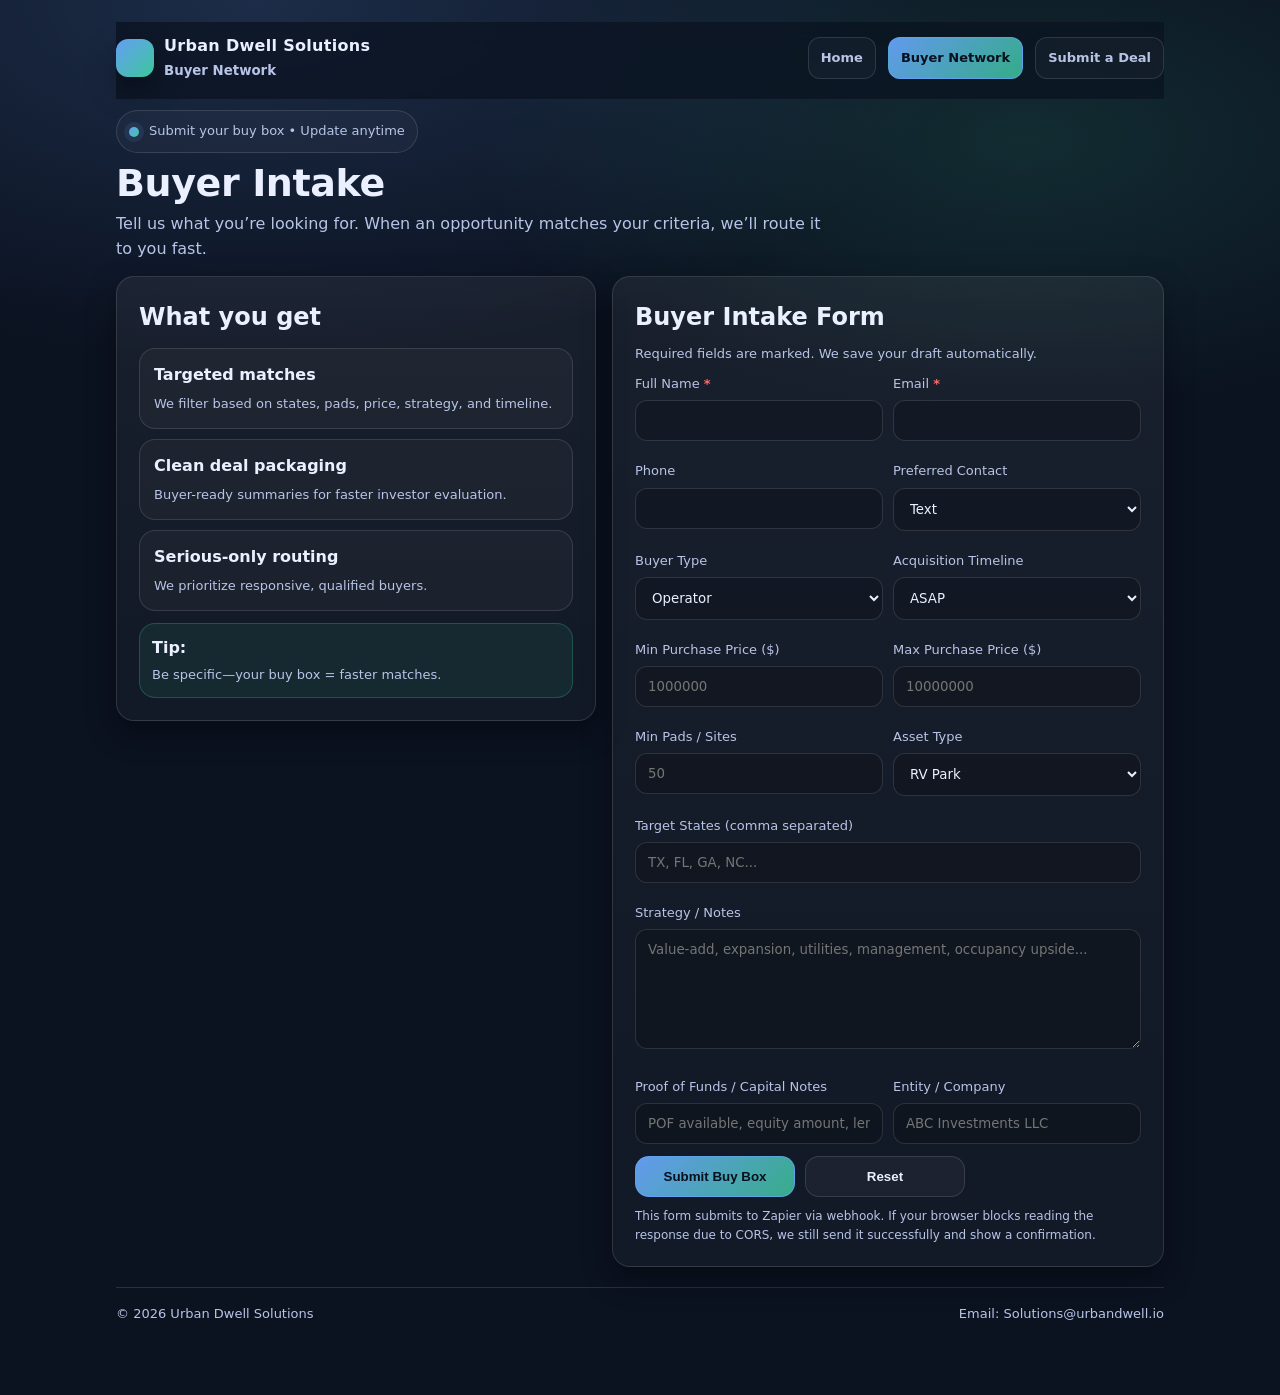
==== commit 94a50d09: "Update buyers.html" ====
--- a/buyers.html
+++ b/buyers.html
@@ -5,218 +5,394 @@
   <meta name="viewport" content="width=device-width,initial-scale=1" />
   <title>Buyer Network | Urban Dwell Solutions</title>
   <meta name="description" content="Join the Urban Dwell Solutions Buyer Network. Submit your buy box to receive matching RV park opportunities." />
-  <link rel="stylesheet" href="./styles.css" />
+
+  <!-- Self-contained styling so it won't break if styles.css changes -->
+  <style>
+    :root{
+      --bg:#0b1220;
+      --panel:#0f1a33;
+      --text:#eaf0ff;
+      --muted:#b8c4e6;
+      --line: rgba(255,255,255,.12);
+      --accent:#6aa6ff;
+      --accent2:#46e6b0;
+      --shadow: 0 12px 30px rgba(0,0,0,.35);
+      --radius: 18px;
+      --max: 1080px;
+      --ok:#59ffa0;
+      --danger:#ff6b6b;
+    }
+    *{box-sizing:border-box}
+    html{scroll-behavior:smooth;}
+    body{
+      margin:0;
+      font-family: system-ui, -apple-system, Segoe UI, Roboto, Arial, sans-serif;
+      background:
+        radial-gradient(1200px 600px at 20% 0%, rgba(106,166,255,.18), transparent 60%),
+        radial-gradient(1000px 500px at 80% 10%, rgba(70,230,176,.12), transparent 55%),
+        var(--bg);
+      color:var(--text);
+      line-height:1.55;
+    }
+    a{color:inherit; text-decoration:none}
+    .wrap{max-width:var(--max); margin:0 auto; padding: 22px 16px 70px;}
+
+    /* Header */
+    header{
+      display:flex; align-items:center; justify-content:space-between;
+      gap:14px; padding: 12px 0 18px;
+      position: sticky; top:0;
+      backdrop-filter: blur(10px);
+      background: rgba(11,18,32,.72);
+      border-bottom: 1px solid rgba(255,255,255,.06);
+      z-index: 50;
+    }
+    .brand{
+      display:flex; align-items:center; gap:10px;
+      font-weight:800; letter-spacing:.3px;
+      min-width: 210px;
+    }
+    .logo{
+      width:38px; height:38px; border-radius:12px;
+      background: linear-gradient(135deg, rgba(106,166,255,.95), rgba(70,230,176,.85));
+      box-shadow: var(--shadow);
+      flex: 0 0 auto;
+    }
+    .brand small{display:block; font-weight:600; color:var(--muted); letter-spacing:0; margin-top:2px;}
+
+    .nav{display:flex; gap:12px; flex-wrap:wrap; justify-content:flex-end}
+    .nav a{
+      padding:10px 12px;
+      border:1px solid var(--line);
+      border-radius: 12px;
+      color:var(--muted);
+      background: rgba(255,255,255,.03);
+      font-size: 13px;
+      font-weight: 650;
+    }
+    .nav a:hover{border-color: rgba(106,166,255,.5); color: var(--text)}
+    .nav a.primary{
+      border-color: rgba(106,166,255,.6);
+      background: linear-gradient(135deg, rgba(106,166,255,.92), rgba(70,230,176,.72));
+      color:#07101f;
+    }
+
+    /* Content */
+    .pill{
+      display:inline-flex; align-items:center; gap:10px;
+      padding:10px 12px;
+      border:1px solid var(--line);
+      border-radius: 999px;
+      color: var(--muted);
+      background: rgba(255,255,255,.03);
+      font-size: 13px;
+      margin-top: 10px;
+    }
+    .pill__dot{
+      width:10px; height:10px; border-radius:6px;
+      background: linear-gradient(135deg, rgba(106,166,255,.95), rgba(70,230,176,.85));
+      box-shadow: 0 0 0 5px rgba(106,166,255,.10);
+    }
+
+    .card{
+      background: linear-gradient(180deg, rgba(255,255,255,.06), rgba(255,255,255,.03));
+      border: 1px solid var(--line);
+      border-radius: var(--radius);
+      box-shadow: var(--shadow);
+      padding: 22px;
+    }
+    h1{
+      margin:10px 0 8px;
+      font-size: clamp(26px, 4vw, 38px);
+      line-height:1.1;
+      letter-spacing:-.4px;
+    }
+    .lead{color:var(--muted); margin:0 0 14px; max-width: 70ch;}
+
+    .twoCol{
+      display:grid;
+      grid-template-columns: 1fr 1.15fr;
+      gap: 16px;
+      margin-top: 14px;
+      align-items:start;
+    }
+
+    .list{display:grid; gap:10px; margin-top: 12px;}
+    .list__item{
+      border:1px solid var(--line);
+      border-radius: 16px;
+      background: rgba(255,255,255,.03);
+      padding: 14px;
+    }
+    .list__title{font-weight:800; margin-bottom:6px;}
+    .list__text{color:var(--muted); font-size: 13px;}
+
+    .note{
+      margin-top: 12px;
+      border:1px solid rgba(70,230,176,.22);
+      background: rgba(70,230,176,.08);
+      border-radius: 16px;
+      padding: 12px;
+    }
+    .note__title{font-weight:900;}
+    .note__text{color:var(--muted); margin-top:4px; font-size: 13px;}
+
+    /* Form */
+    form label{display:block; font-size:13px; color:var(--muted); margin: 10px 0 6px;}
+    input, textarea, select{
+      width:100%;
+      padding: 12px 12px;
+      border-radius: 12px;
+      border: 1px solid var(--line);
+      background: rgba(0,0,0,.18);
+      color: var(--text);
+      outline:none;
+      font-family: inherit;
+    }
+    textarea{min-height: 120px; resize: vertical;}
+    input:focus, textarea:focus, select:focus{border-color: rgba(106,166,255,.65)}
+    .grid{
+      display:grid;
+      grid-template-columns: 1fr 1fr;
+      gap: 10px;
+    }
+    .span2{grid-column: 1 / -1;}
+    .req{color: var(--danger); font-weight: 900;}
+
+    .btnrow{display:flex; gap:10px; flex-wrap:wrap; margin-top: 12px;}
+    .btn{
+      display:inline-flex; align-items:center; justify-content:center;
+      padding: 12px 14px;
+      border-radius: 14px;
+      border:1px solid var(--line);
+      background: rgba(255,255,255,.04);
+      color: var(--text);
+      font-weight: 750;
+      min-width: 160px;
+      cursor:pointer;
+      transition: transform .12s ease;
+    }
+    .btn.primary{
+      border-color: rgba(106,166,255,.6);
+      background: linear-gradient(135deg, rgba(106,166,255,.92), rgba(70,230,176,.72));
+      color:#07101f;
+    }
+    .btn:hover{transform: translateY(-1px)}
+    .btn:disabled{opacity:.6; cursor:not-allowed; transform:none;}
+
+    .status{
+      margin-top: 10px;
+      padding: 10px 12px;
+      border-radius: 14px;
+      border: 1px solid var(--line);
+      background: rgba(255,255,255,.03);
+      color: var(--muted);
+      display: none;
+      font-size: 13px;
+    }
+    .status.is-ok{ border-color: rgba(70,230,176,.35); color: var(--ok); display:block; }
+    .status.is-err{ border-color: rgba(255,107,107,.35); color: var(--danger); display:block; }
+
+    .fineprint{margin-top: 10px; font-size: 12px; color: var(--muted);}
+
+    footer{
+      margin-top: 20px;
+      padding-top: 16px;
+      border-top: 1px solid var(--line);
+      color: var(--muted);
+      font-size: 13px;
+      display:flex; justify-content:space-between; gap:10px; flex-wrap:wrap;
+    }
+
+    @media (max-width: 900px){
+      header{position: static; backdrop-filter:none;}
+      .twoCol{grid-template-columns: 1fr;}
+      .grid{grid-template-columns: 1fr;}
+      .btn{min-width: 0;}
+    }
+  </style>
 </head>
 
 <body>
-  <!-- Top Bar -->
-  <header class="topbar">
-    <div class="wrap topbar__inner">
-      <a class="brand" href="./index.html" aria-label="Urban Dwell Solutions Home">
-        <div class="brand__mark" aria-hidden="true">B</div>
-        <div class="brand__text">
-          <div class="brand__name">Urban Dwell Solutions</div>
-          <div class="brand__sub">Buyer Network</div>
+  <div class="wrap">
+    <header>
+      <a class="brand" href="index.html" aria-label="Urban Dwell Solutions Home">
+        <div class="logo" aria-hidden="true"></div>
+        <div>
+          Urban Dwell Solutions
+          <small>Buyer Network</small>
         </div>
       </a>
 
-      <button class="iconbtn" id="menuBtn" aria-label="Open menu" aria-expanded="false">
-        ☰
-      </button>
-
-      <nav class="nav" id="nav">
-        <a class="nav__link" href="./index.html">Home</a>
-        <a class="nav__link is-active" href="./buyers.html">Buyer Network</a>
-        <a class="btn btn--ghost nav__cta" href="./index.html#submit">Submit a Deal</a>
+      <nav class="nav" aria-label="Primary">
+        <a href="index.html">Home</a>
+        <a class="primary" href="buyers.html">Buyer Network</a>
+        <a href="index.html#submit">Submit a Deal</a>
       </nav>
-    </div>
-  </header>
-
-  <main class="wrap">
-    <section class="pagehead">
-      <div class="pill">
-        <span class="pill__dot"></span>
-        Submit your buy box • Update anytime
-      </div>
-
-      <h1 class="h1">Buyer Intake</h1>
+    </header>
+
+    <main>
+      <div class="pill"><span class="pill__dot" aria-hidden="true"></span> Submit your buy box • Update anytime</div>
+      <h1>Buyer Intake</h1>
       <p class="lead">
-        Tell us what you’re looking for. When an opportunity matches your criteria,
-        we’ll route it to you fast.
+        Tell us what you’re looking for. When an opportunity matches your criteria, we’ll route it to you fast.
       </p>
-    </section>
-
-    <section class="twoCol">
-      <div class="card">
-        <h2 class="h2">What you get</h2>
-
-        <div class="list">
-          <div class="list__item">
-            <div class="list__title">Targeted matches</div>
-            <div class="list__text">We filter based on states, pads, price, strategy, and timeline.</div>
+
+      <section class="twoCol">
+        <div class="card">
+          <h2 style="margin:0;">What you get</h2>
+
+          <div class="list">
+            <div class="list__item">
+              <div class="list__title">Targeted matches</div>
+              <div class="list__text">We filter based on states, pads, price, strategy, and timeline.</div>
+            </div>
+            <div class="list__item">
+              <div class="list__title">Clean deal packaging</div>
+              <div class="list__text">Buyer-ready summaries for faster investor evaluation.</div>
+            </div>
+            <div class="list__item">
+              <div class="list__title">Serious-only routing</div>
+              <div class="list__text">We prioritize responsive, qualified buyers.</div>
+            </div>
           </div>
-          <div class="list__item">
-            <div class="list__title">Clean deal packaging</div>
-            <div class="list__text">Buyer-ready summaries for faster investor evaluation.</div>
-          </div>
-          <div class="list__item">
-            <div class="list__title">Serious-only routing</div>
-            <div class="list__text">We prioritize responsive, qualified buyers.</div>
+
+          <div class="note">
+            <div class="note__title">Tip:</div>
+            <div class="note__text">Be specific—your buy box = faster matches.</div>
           </div>
         </div>
 
-        <div class="note">
-          <div class="note__title">Tip:</div>
-          <div class="note__text">Be specific—your buy box = faster matches.</div>
+        <div class="card">
+          <h2 style="margin:0;">Buyer Intake Form</h2>
+          <p style="color:var(--muted); margin:8px 0 0; font-size:13px;">
+            Required fields are marked. We save your draft automatically.
+          </p>
+
+          <!-- IMPORTANT: IDs match buyers.js -->
+          <form id="buyerForm" novalidate>
+            <div class="grid">
+              <div>
+                <label>Full Name <span class="req">*</span></label>
+                <input name="fullName" autocomplete="name" required />
+              </div>
+
+              <div>
+                <label>Email <span class="req">*</span></label>
+                <input name="email" type="email" autocomplete="email" required />
+              </div>
+
+              <div>
+                <label>Phone</label>
+                <input name="phone" autocomplete="tel" />
+              </div>
+
+              <div>
+                <label>Preferred Contact</label>
+                <select name="preferredContact">
+                  <option>Text</option>
+                  <option>Call</option>
+                  <option>Email</option>
+                </select>
+              </div>
+
+              <div>
+                <label>Buyer Type</label>
+                <select name="buyerType">
+                  <option>Operator</option>
+                  <option>Syndicator</option>
+                  <option>Family Office</option>
+                  <option>Institutional</option>
+                  <option>Broker / Dealer</option>
+                  <option>Other</option>
+                </select>
+              </div>
+
+              <div>
+                <label>Acquisition Timeline</label>
+                <select name="timeline">
+                  <option>ASAP</option>
+                  <option>0–3 months</option>
+                  <option>3–6 months</option>
+                  <option>6–12 months</option>
+                  <option>12+ months</option>
+                </select>
+              </div>
+
+              <div>
+                <label>Min Purchase Price ($)</label>
+                <input name="minPrice" inputmode="numeric" placeholder="1000000" />
+              </div>
+
+              <div>
+                <label>Max Purchase Price ($)</label>
+                <input name="maxPrice" inputmode="numeric" placeholder="10000000" />
+              </div>
+
+              <div>
+                <label>Min Pads / Sites</label>
+                <input name="minPads" inputmode="numeric" placeholder="50" />
+              </div>
+
+              <div>
+                <label>Asset Type</label>
+                <select name="assetType">
+                  <option selected>RV Park</option>
+                  <option>MH Park</option>
+                  <option>RV + MH Mixed</option>
+                  <option>Campground</option>
+                  <option>Other</option>
+                </select>
+              </div>
+
+              <div class="span2">
+                <label>Target States (comma separated)</label>
+                <input name="targetStates" placeholder="TX, FL, GA, NC..." />
+              </div>
+
+              <div class="span2">
+                <label>Strategy / Notes</label>
+                <textarea name="strategyNotes" placeholder="Value-add, expansion, utilities, management, occupancy upside..."></textarea>
+              </div>
+
+              <div>
+                <label>Proof of Funds / Capital Notes</label>
+                <input name="pofNotes" placeholder="POF available, equity amount, lender..." />
+              </div>
+
+              <div>
+                <label>Entity / Company</label>
+                <input name="entityCompany" placeholder="ABC Investments LLC" />
+              </div>
+            </div>
+
+            <div class="btnrow">
+              <button class="btn primary" id="buyerSubmitBtn" type="submit">Submit Buy Box</button>
+              <button class="btn" id="buyerResetBtn" type="button">Reset</button>
+            </div>
+
+            <div class="status" id="buyerStatus" role="status" aria-live="polite"></div>
+
+            <div class="fineprint">
+              This form submits to Zapier via webhook. If your browser blocks reading the response due to CORS,
+              we still send it successfully and show a confirmation.
+            </div>
+          </form>
         </div>
-      </div>
-
-      <div class="card card--glow">
-        <h2 class="h2">Buyer Intake Form</h2>
-        <p class="muted">Required fields are marked. We save your draft automatically.</p>
-
-        <form id="buyerForm" class="form" novalidate>
-          <div class="form__grid">
-            <div>
-              <label class="label">Full Name <span class="req">*</span></label>
-              <input class="input" name="fullName" autocomplete="name" required />
-            </div>
-
-            <div>
-              <label class="label">Email <span class="req">*</span></label>
-              <input class="input" name="email" type="email" autocomplete="email" required />
-            </div>
-
-            <div>
-              <label class="label">Phone</label>
-              <input class="input" name="phone" autocomplete="tel" />
-            </div>
-
-            <div>
-              <label class="label">Preferred Contact</label>
-              <select class="input" name="preferredContact">
-                <option>Text</option>
-                <option>Call</option>
-                <option>Email</option>
-              </select>
-            </div>
-
-            <div>
-              <label class="label">Buyer Type</label>
-              <select class="input" name="buyerType">
-                <option>Operator</option>
-                <option>Syndicator</option>
-                <option>Family Office</option>
-                <option>Institutional</option>
-                <option>Broker / Dealer</option>
-                <option>Other</option>
-              </select>
-            </div>
-
-            <div>
-              <label class="label">Acquisition Timeline</label>
-              <select class="input" name="timeline">
-                <option>ASAP</option>
-                <option>0–3 months</option>
-                <option selected>3–6 months</option>
-                <option>6–12 months</option>
-                <option>12+ months</option>
-              </select>
-            </div>
-
-            <div>
-              <label class="label">Min Purchase Price ($)</label>
-              <input class="input" name="minPrice" inputmode="numeric" placeholder="1000000" />
-            </div>
-
-            <div>
-              <label class="label">Max Purchase Price ($)</label>
-              <input class="input" name="maxPrice" inputmode="numeric" placeholder="10000000" />
-            </div>
-
-            <div>
-              <label class="label">Min Pads / Sites</label>
-              <input class="input" name="minPads" inputmode="numeric" placeholder="50" />
-            </div>
-
-            <div>
-              <label class="label">Asset Type</label>
-              <select class="input" name="assetType">
-                <option selected>RV Park</option>
-                <option>MH Park</option>
-                <option>RV + MH Mixed</option>
-                <option>Campground</option>
-                <option>Other</option>
-              </select>
-            </div>
-
-            <div class="span2">
-              <label class="label">Target States (comma separated)</label>
-              <input class="input" name="targetStates" placeholder="TX, FL, GA, NC..." />
-            </div>
-
-            <div class="span2">
-              <label class="label">Strategy / Notes</label>
-              <textarea class="input" name="strategyNotes" placeholder="Value-add, expansion, utilities, management, occupancy upside..."></textarea>
-            </div>
-
-            <div>
-              <label class="label">Proof of Funds / Capital Notes</label>
-              <input class="input" name="pofNotes" placeholder="POF available, equity amount, lender..." />
-            </div>
-
-            <div>
-              <label class="label">Entity / Company</label>
-              <input class="input" name="entityCompany" placeholder="ABC Investments LLC" />
-            </div>
-          </div>
-
-          <div class="form__actions">
-            <button class="btn btn--primary" id="buyerSubmitBtn" type="submit">Submit Buy Box</button>
-            <button class="btn btn--ghost" id="buyerResetBtn" type="button">Reset</button>
-          </div>
-
-          <div class="status" id="buyerStatus" role="status" aria-live="polite"></div>
-          <div class="fineprint">
-            This form submits to Zapier via webhook. If your browser blocks reading the response due to CORS,
-            we still send it successfully and show a confirmation.
-          </div>
-        </form>
-      </div>
-    </section>
-
-    <footer class="footer">
-      <div class="footer__left">
-        <div class="footer__brand">Urban Dwell Solutions</div>
-        <div class="footer__muted">Solutions@urbandwell.io</div>
-      </div>
-      <div class="footer__right">
-        <a class="footer__link" href="./index.html">Home</a>
-      </div>
-    </footer>
-  </main>
-
-  <!-- Shared JS for nav -->
+      </section>
+
+      <footer>
+        <div>© <span id="yr"></span> Urban Dwell Solutions</div>
+        <div>Email: <a href="mailto:Solutions@urbandwell.io">Solutions@urbandwell.io</a></div>
+      </footer>
+    </main>
+  </div>
+
   <script>
-    (() => {
-      const menuBtn = document.getElementById("menuBtn");
-      const nav = document.getElementById("nav");
-      if (!menuBtn || !nav) return;
-
-      menuBtn.addEventListener("click", () => {
-        const open = nav.classList.toggle("nav--open");
-        menuBtn.setAttribute("aria-expanded", open ? "true" : "false");
-      });
-
-      document.addEventListener("click", (e) => {
-        if (!nav.classList.contains("nav--open")) return;
-        if (nav.contains(e.target) || menuBtn.contains(e.target)) return;
-        nav.classList.remove("nav--open");
-        menuBtn.setAttribute("aria-expanded", "false");
-      });
-    })();
+    document.getElementById("yr").textContent = new Date().getFullYear();
   </script>
 
+  <!-- Keep your existing working buyers.js -->
   <script src="./buyers.js" defer></script>
 </body>
 </html>
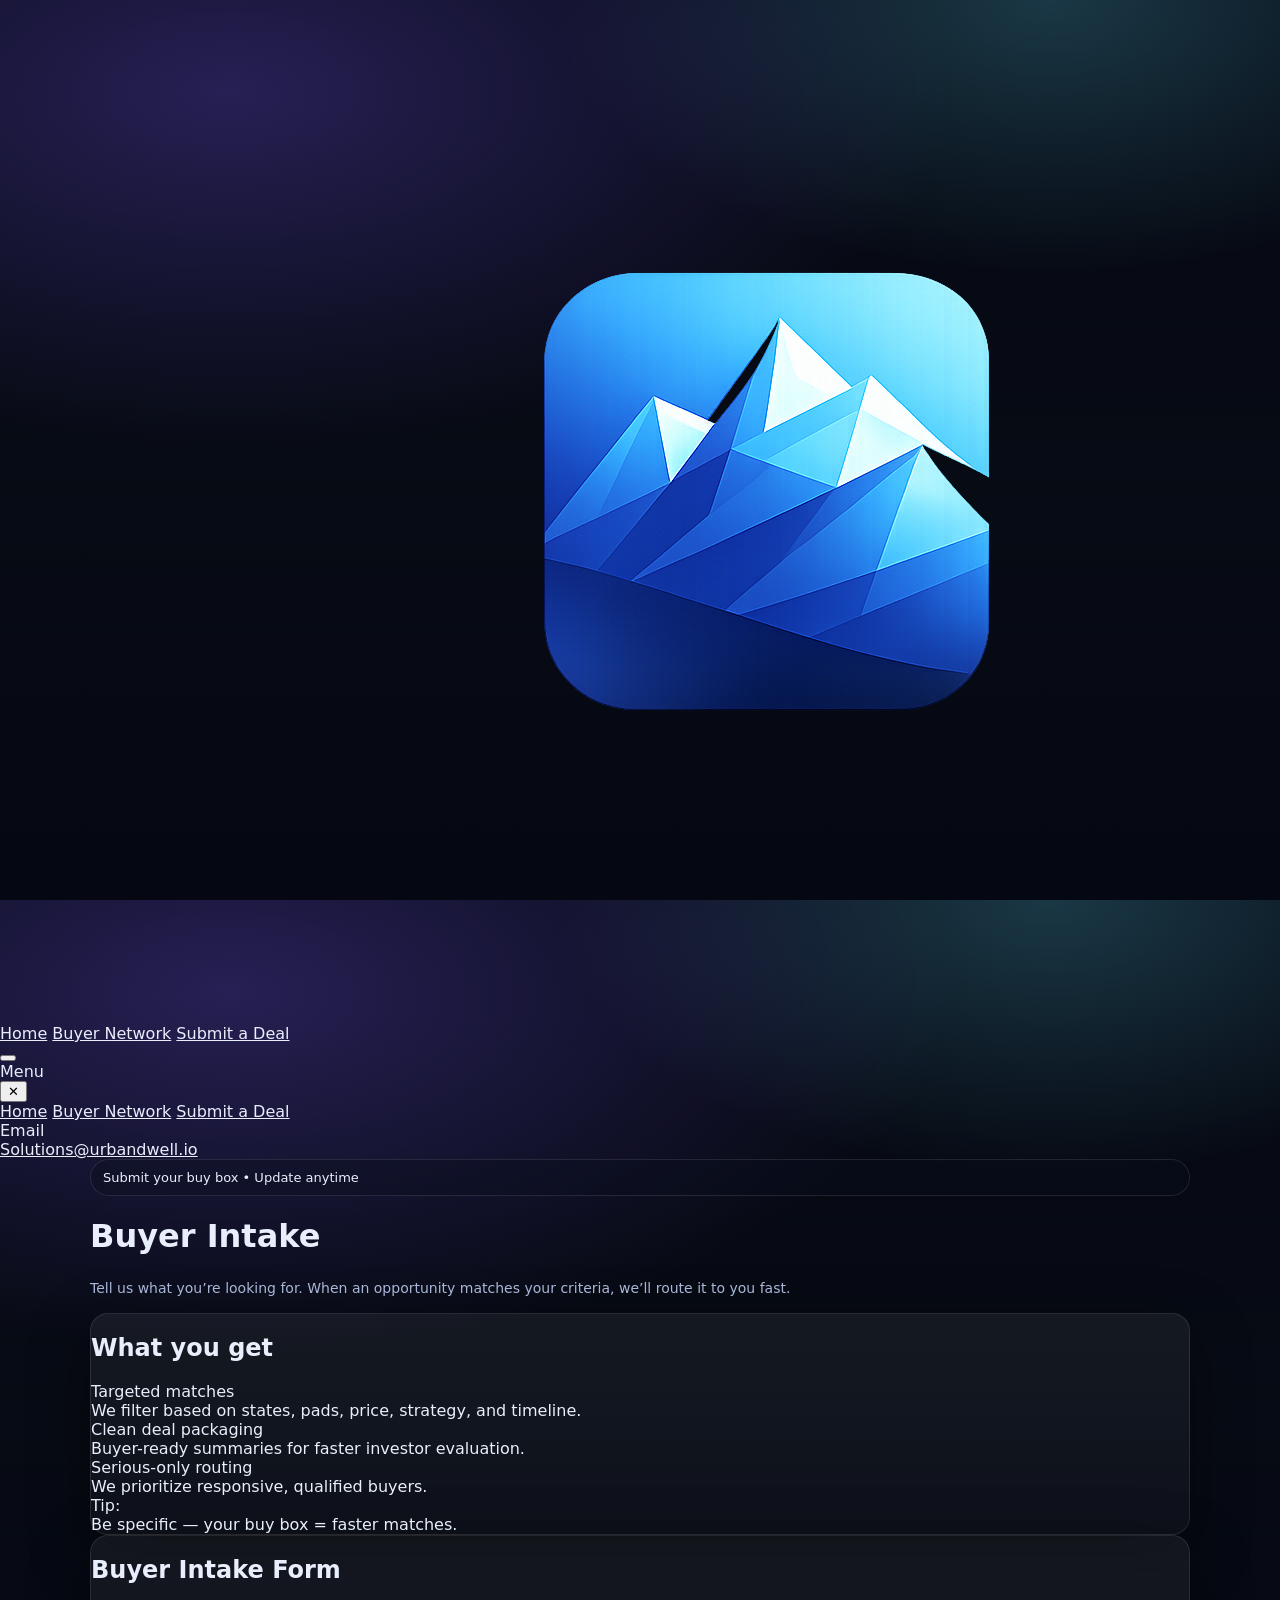
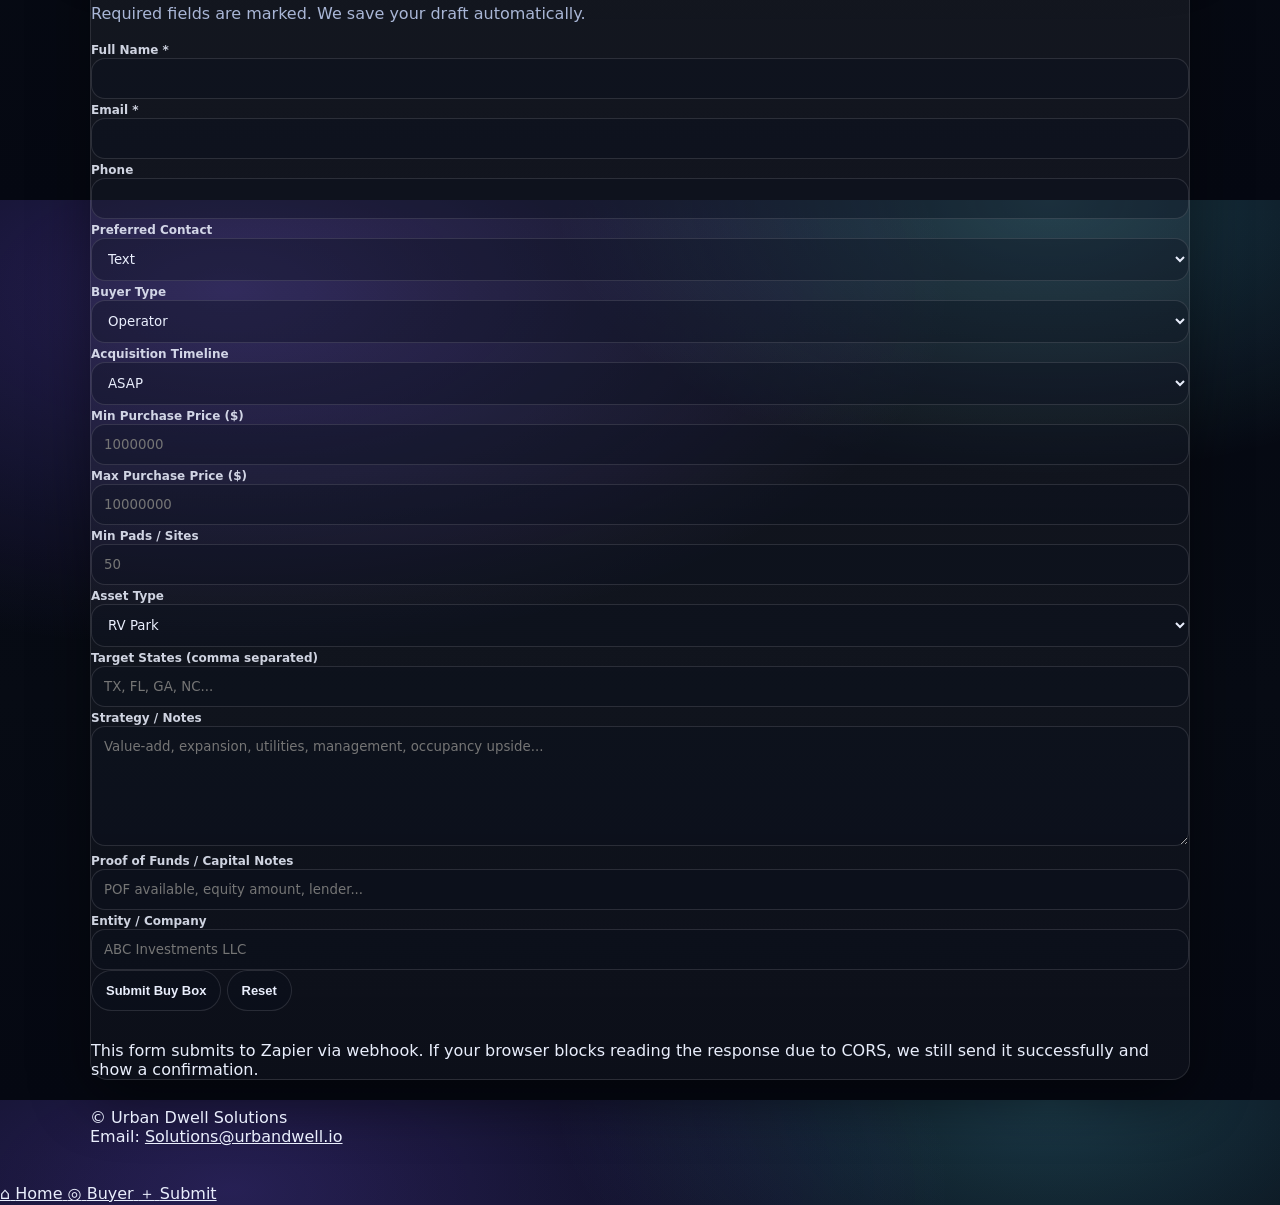
==== commit 4bf4f418: "Update buyers.html" ====
--- a/buyers.html
+++ b/buyers.html
@@ -5,243 +5,68 @@
   <meta name="viewport" content="width=device-width,initial-scale=1" />
   <title>Buyer Network | Urban Dwell Solutions</title>
   <meta name="description" content="Join the Urban Dwell Solutions Buyer Network. Submit your buy box to receive matching RV park opportunities." />
-
-  <!-- Self-contained styling so it won't break if styles.css changes -->
-  <style>
-    :root{
-      --bg:#0b1220;
-      --panel:#0f1a33;
-      --text:#eaf0ff;
-      --muted:#b8c4e6;
-      --line: rgba(255,255,255,.12);
-      --accent:#6aa6ff;
-      --accent2:#46e6b0;
-      --shadow: 0 12px 30px rgba(0,0,0,.35);
-      --radius: 18px;
-      --max: 1080px;
-      --ok:#59ffa0;
-      --danger:#ff6b6b;
-    }
-    *{box-sizing:border-box}
-    html{scroll-behavior:smooth;}
-    body{
-      margin:0;
-      font-family: system-ui, -apple-system, Segoe UI, Roboto, Arial, sans-serif;
-      background:
-        radial-gradient(1200px 600px at 20% 0%, rgba(106,166,255,.18), transparent 60%),
-        radial-gradient(1000px 500px at 80% 10%, rgba(70,230,176,.12), transparent 55%),
-        var(--bg);
-      color:var(--text);
-      line-height:1.55;
-    }
-    a{color:inherit; text-decoration:none}
-    .wrap{max-width:var(--max); margin:0 auto; padding: 22px 16px 70px;}
-
-    /* Header */
-    header{
-      display:flex; align-items:center; justify-content:space-between;
-      gap:14px; padding: 12px 0 18px;
-      position: sticky; top:0;
-      backdrop-filter: blur(10px);
-      background: rgba(11,18,32,.72);
-      border-bottom: 1px solid rgba(255,255,255,.06);
-      z-index: 50;
-    }
-    .brand{
-      display:flex; align-items:center; gap:10px;
-      font-weight:800; letter-spacing:.3px;
-      min-width: 210px;
-    }
-    .logo{
-      width:38px; height:38px; border-radius:12px;
-      background: linear-gradient(135deg, rgba(106,166,255,.95), rgba(70,230,176,.85));
-      box-shadow: var(--shadow);
-      flex: 0 0 auto;
-    }
-    .brand small{display:block; font-weight:600; color:var(--muted); letter-spacing:0; margin-top:2px;}
-
-    .nav{display:flex; gap:12px; flex-wrap:wrap; justify-content:flex-end}
-    .nav a{
-      padding:10px 12px;
-      border:1px solid var(--line);
-      border-radius: 12px;
-      color:var(--muted);
-      background: rgba(255,255,255,.03);
-      font-size: 13px;
-      font-weight: 650;
-    }
-    .nav a:hover{border-color: rgba(106,166,255,.5); color: var(--text)}
-    .nav a.primary{
-      border-color: rgba(106,166,255,.6);
-      background: linear-gradient(135deg, rgba(106,166,255,.92), rgba(70,230,176,.72));
-      color:#07101f;
-    }
-
-    /* Content */
-    .pill{
-      display:inline-flex; align-items:center; gap:10px;
-      padding:10px 12px;
-      border:1px solid var(--line);
-      border-radius: 999px;
-      color: var(--muted);
-      background: rgba(255,255,255,.03);
-      font-size: 13px;
-      margin-top: 10px;
-    }
-    .pill__dot{
-      width:10px; height:10px; border-radius:6px;
-      background: linear-gradient(135deg, rgba(106,166,255,.95), rgba(70,230,176,.85));
-      box-shadow: 0 0 0 5px rgba(106,166,255,.10);
-    }
-
-    .card{
-      background: linear-gradient(180deg, rgba(255,255,255,.06), rgba(255,255,255,.03));
-      border: 1px solid var(--line);
-      border-radius: var(--radius);
-      box-shadow: var(--shadow);
-      padding: 22px;
-    }
-    h1{
-      margin:10px 0 8px;
-      font-size: clamp(26px, 4vw, 38px);
-      line-height:1.1;
-      letter-spacing:-.4px;
-    }
-    .lead{color:var(--muted); margin:0 0 14px; max-width: 70ch;}
-
-    .twoCol{
-      display:grid;
-      grid-template-columns: 1fr 1.15fr;
-      gap: 16px;
-      margin-top: 14px;
-      align-items:start;
-    }
-
-    .list{display:grid; gap:10px; margin-top: 12px;}
-    .list__item{
-      border:1px solid var(--line);
-      border-radius: 16px;
-      background: rgba(255,255,255,.03);
-      padding: 14px;
-    }
-    .list__title{font-weight:800; margin-bottom:6px;}
-    .list__text{color:var(--muted); font-size: 13px;}
-
-    .note{
-      margin-top: 12px;
-      border:1px solid rgba(70,230,176,.22);
-      background: rgba(70,230,176,.08);
-      border-radius: 16px;
-      padding: 12px;
-    }
-    .note__title{font-weight:900;}
-    .note__text{color:var(--muted); margin-top:4px; font-size: 13px;}
-
-    /* Form */
-    form label{display:block; font-size:13px; color:var(--muted); margin: 10px 0 6px;}
-    input, textarea, select{
-      width:100%;
-      padding: 12px 12px;
-      border-radius: 12px;
-      border: 1px solid var(--line);
-      background: rgba(0,0,0,.18);
-      color: var(--text);
-      outline:none;
-      font-family: inherit;
-    }
-    textarea{min-height: 120px; resize: vertical;}
-    input:focus, textarea:focus, select:focus{border-color: rgba(106,166,255,.65)}
-    .grid{
-      display:grid;
-      grid-template-columns: 1fr 1fr;
-      gap: 10px;
-    }
-    .span2{grid-column: 1 / -1;}
-    .req{color: var(--danger); font-weight: 900;}
-
-    .btnrow{display:flex; gap:10px; flex-wrap:wrap; margin-top: 12px;}
-    .btn{
-      display:inline-flex; align-items:center; justify-content:center;
-      padding: 12px 14px;
-      border-radius: 14px;
-      border:1px solid var(--line);
-      background: rgba(255,255,255,.04);
-      color: var(--text);
-      font-weight: 750;
-      min-width: 160px;
-      cursor:pointer;
-      transition: transform .12s ease;
-    }
-    .btn.primary{
-      border-color: rgba(106,166,255,.6);
-      background: linear-gradient(135deg, rgba(106,166,255,.92), rgba(70,230,176,.72));
-      color:#07101f;
-    }
-    .btn:hover{transform: translateY(-1px)}
-    .btn:disabled{opacity:.6; cursor:not-allowed; transform:none;}
-
-    .status{
-      margin-top: 10px;
-      padding: 10px 12px;
-      border-radius: 14px;
-      border: 1px solid var(--line);
-      background: rgba(255,255,255,.03);
-      color: var(--muted);
-      display: none;
-      font-size: 13px;
-    }
-    .status.is-ok{ border-color: rgba(70,230,176,.35); color: var(--ok); display:block; }
-    .status.is-err{ border-color: rgba(255,107,107,.35); color: var(--danger); display:block; }
-
-    .fineprint{margin-top: 10px; font-size: 12px; color: var(--muted);}
-
-    footer{
-      margin-top: 20px;
-      padding-top: 16px;
-      border-top: 1px solid var(--line);
-      color: var(--muted);
-      font-size: 13px;
-      display:flex; justify-content:space-between; gap:10px; flex-wrap:wrap;
-    }
-
-    @media (max-width: 900px){
-      header{position: static; backdrop-filter:none;}
-      .twoCol{grid-template-columns: 1fr;}
-      .grid{grid-template-columns: 1fr;}
-      .btn{min-width: 0;}
-    }
-  </style>
+  <link rel="stylesheet" href="./styles.css" />
 </head>
 
-<body>
-  <div class="wrap">
-    <header>
-      <a class="brand" href="index.html" aria-label="Urban Dwell Solutions Home">
-        <div class="logo" aria-hidden="true"></div>
-        <div>
-          Urban Dwell Solutions
-          <small>Buyer Network</small>
-        </div>
-      </a>
-
-      <nav class="nav" aria-label="Primary">
-        <a href="index.html">Home</a>
-        <a class="primary" href="buyers.html">Buyer Network</a>
-        <a href="index.html#submit">Submit a Deal</a>
+<body data-page="buyers">
+  <!-- Topbar -->
+  <header class="topbar">
+    <a class="brand" href="index.html" aria-label="Urban Dwell Solutions Home">
+      <img src="logo-icon.png" alt="Urban Dwell Solutions" class="brand__logo" />
+      <div class="brand__text">
+        <div class="brand__name">Urban Dwell Solutions</div>
+        <div class="brand__tag">Buyer Network</div>
+      </div>
+    </a>
+
+    <div class="topbar__right">
+      <nav class="topnav topnav--desktop" aria-label="Primary">
+        <a class="topnav__link" href="index.html">Home</a>
+        <a class="topnav__link is-active" href="buyers.html">Buyer Network</a>
+        <a class="topnav__link topnav__link--primary" href="index.html#submit">Submit a Deal</a>
       </nav>
-    </header>
-
-    <main>
-      <div class="pill"><span class="pill__dot" aria-hidden="true"></span> Submit your buy box • Update anytime</div>
-      <h1>Buyer Intake</h1>
-      <p class="lead">
-        Tell us what you’re looking for. When an opportunity matches your criteria, we’ll route it to you fast.
-      </p>
+
+      <button class="icon-btn" id="menuBtn" aria-label="Open menu" aria-expanded="false" aria-controls="mobileDrawer">
+        <span class="icon-btn__bars" aria-hidden="true"></span>
+      </button>
+    </div>
+  </header>
+
+  <!-- Drawer overlay -->
+  <div class="drawer-overlay" id="drawerOverlay" hidden></div>
+
+  <!-- Slide-out Drawer -->
+  <aside class="drawer" id="mobileDrawer" aria-hidden="true">
+    <div class="drawer__head">
+      <div class="drawer__title">Menu</div>
+      <button class="icon-btn icon-btn--close" id="drawerClose" aria-label="Close menu">✕</button>
+    </div>
+
+    <nav class="drawer__nav">
+      <a class="drawer__link" href="index.html">Home</a>
+      <a class="drawer__link is-active" href="buyers.html">Buyer Network</a>
+      <a class="drawer__link drawer__link--primary" href="index.html#submit">Submit a Deal</a>
+
+      <div class="drawer__meta">
+        <div class="drawer__metaLabel">Email</div>
+        <a class="drawer__metaValue" href="mailto:Solutions@urbandwell.io">Solutions@urbandwell.io</a>
+      </div>
+    </nav>
+  </aside>
+
+  <main class="page">
+    <div class="container">
+      <div class="pill">
+        <span class="pill__dot" aria-hidden="true"></span>
+        Submit your buy box • Update anytime
+      </div>
+
+      <h1 class="h1">Buyer Intake</h1>
+      <p class="lead">Tell us what you’re looking for. When an opportunity matches your criteria, we’ll route it to you fast.</p>
 
       <section class="twoCol">
         <div class="card">
-          <h2 style="margin:0;">What you get</h2>
-
+          <h2 class="h2">What you get</h2>
           <div class="list">
             <div class="list__item">
               <div class="list__title">Targeted matches</div>
@@ -259,17 +84,14 @@
 
           <div class="note">
             <div class="note__title">Tip:</div>
-            <div class="note__text">Be specific—your buy box = faster matches.</div>
+            <div class="note__text">Be specific — your buy box = faster matches.</div>
           </div>
         </div>
 
         <div class="card">
-          <h2 style="margin:0;">Buyer Intake Form</h2>
-          <p style="color:var(--muted); margin:8px 0 0; font-size:13px;">
-            Required fields are marked. We save your draft automatically.
-          </p>
-
-          <!-- IMPORTANT: IDs match buyers.js -->
+          <h2 class="h2">Buyer Intake Form</h2>
+          <p class="muted small">Required fields are marked. We save your draft automatically.</p>
+
           <form id="buyerForm" novalidate>
             <div class="grid">
               <div>
@@ -381,18 +203,32 @@
         </div>
       </section>
 
-      <footer>
+      <footer class="footer">
         <div>© <span id="yr"></span> Urban Dwell Solutions</div>
         <div>Email: <a href="mailto:Solutions@urbandwell.io">Solutions@urbandwell.io</a></div>
       </footer>
-    </main>
-  </div>
-
-  <script>
-    document.getElementById("yr").textContent = new Date().getFullYear();
-  </script>
-
-  <!-- Keep your existing working buyers.js -->
+    </div>
+  </main>
+
+  <!-- Sticky Bottom Nav -->
+  <nav class="bottom-nav" aria-label="Bottom navigation">
+    <a class="bottom-nav__item" href="index.html" data-nav="home">
+      <span class="bottom-nav__icon" aria-hidden="true">⌂</span>
+      <span class="bottom-nav__text">Home</span>
+    </a>
+
+    <a class="bottom-nav__item bottom-nav__item--cta is-active" href="buyers.html" data-nav="buyers">
+      <span class="bottom-nav__icon" aria-hidden="true">◎</span>
+      <span class="bottom-nav__text">Buyer</span>
+    </a>
+
+    <a class="bottom-nav__item" href="index.html#submit" data-nav="submit">
+      <span class="bottom-nav__icon" aria-hidden="true">＋</span>
+      <span class="bottom-nav__text">Submit</span>
+    </a>
+  </nav>
+
+  <script src="./script.js"></script>
   <script src="./buyers.js" defer></script>
 </body>
 </html>
--- a/styles.css
+++ b/styles.css
@@ -0,0 +1,339 @@
+:root{
+  --bg:#070b14;
+  --panel:#0b1220;
+  --card:#0f1a2b;
+  --text:#e9eefc;
+  --muted:#a9b6d6;
+  --line:rgba(255,255,255,.12);
+  --accent:#66e3ff;
+  --accent2:#7c5cff;
+  --ok:#59ffa0;
+  --danger:#ff6b6b;
+  --shadow: 0 18px 60px rgba(0,0,0,.45);
+  --radius:18px;
+}
+
+*{ box-sizing:border-box; }
+html,body{ height:100%; }
+body{
+  margin:0;
+  font-family: Inter, system-ui, -apple-system, Segoe UI, Roboto, Arial, sans-serif;
+  background:
+    radial-gradient(1200px 600px at 18% 10%, rgba(124,92,255,.28), transparent 60%),
+    radial-gradient(900px 500px at 82% 0%, rgba(102,227,255,.22), transparent 55%),
+    linear-gradient(180deg, #050812, #070b14 55%, #050812);
+  color:var(--text);
+}
+
+a{ color:inherit; }
+.container{
+  width:min(1100px, calc(100% - 40px));
+  margin:0 auto;
+}
+
+.skip{
+  position:absolute;
+  left:-999px;
+  top:0;
+  background:#111;
+  color:#fff;
+  padding:10px 12px;
+  border-radius:10px;
+}
+.skip:focus{ left:14px; top:14px; z-index:9999; }
+
+.sr-only{
+  position:absolute;
+  width:1px;height:1px;
+  padding:0;margin:-1px;
+  overflow:hidden;clip:rect(0,0,0,0);
+  white-space:nowrap;border:0;
+}
+
+/* Background glows */
+.bg{ position:fixed; inset:0; pointer-events:none; z-index:-1; }
+.bg__glow{ position:absolute; filter: blur(60px); opacity:.65; }
+.bg__glow--a{ width:460px;height:460px; left:-120px; top:-120px; background:rgba(124,92,255,.55); }
+.bg__glow--b{ width:520px;height:520px; right:-140px; top:-180px; background:rgba(102,227,255,.38); }
+.bg__glow--c{ width:420px;height:420px; left:20%; top:35%; background:rgba(102,227,255,.14); }
+
+/* Header */
+.header{
+  position:sticky;
+  top:0;
+  z-index:50;
+  backdrop-filter: blur(10px);
+  background: rgba(7,11,20,.65);
+  border-bottom:1px solid rgba(255,255,255,.06);
+}
+.header__inner{
+  display:flex;
+  align-items:center;
+  justify-content:space-between;
+  padding:14px 0;
+  gap:14px;
+}
+
+.brand{ display:flex; align-items:center; gap:10px; min-width:200px; }
+.brand__dot{
+  width:14px;height:14px;border-radius:6px;
+  background: linear-gradient(135deg, var(--accent2), var(--accent));
+  box-shadow: 0 0 0 5px rgba(102,227,255,.08);
+}
+.brand__name{ font-weight:700; letter-spacing:.2px; }
+.brand__tag{ font-size:12px; color:var(--muted); margin-top:2px; }
+
+.nav{
+  display:flex;
+  flex-wrap:wrap;
+  gap:10px;
+  justify-content:flex-end;
+}
+.pill{
+  text-decoration:none;
+  padding:10px 12px;
+  border:1px solid rgba(255,255,255,.10);
+  border-radius:999px;
+  font-size:13px;
+  color:var(--text);
+  background: rgba(10,16,30,.35);
+}
+.pill:hover{ border-color: rgba(102,227,255,.32); }
+.pill--active{
+  border-color: rgba(102,227,255,.44);
+  background: rgba(102,227,255,.10);
+}
+
+/* Mobile menu button */
+.menuBtn{
+  display:none;
+  border:1px solid rgba(255,255,255,.12);
+  background: rgba(10,16,30,.35);
+  border-radius:12px;
+  padding:10px 10px;
+}
+.menuBtn__bar{
+  display:block;
+  width:18px;height:2px;
+  background: rgba(233,238,252,.9);
+  margin:4px 0;
+  border-radius:2px;
+}
+
+/* Cards & UI */
+.card{
+  background: linear-gradient(180deg, rgba(255,255,255,.06), rgba(255,255,255,.03));
+  border:1px solid rgba(255,255,255,.10);
+  border-radius: var(--radius);
+  box-shadow: var(--shadow);
+}
+.card__title{ font-weight:700; font-size:16px; }
+.card__sub{ color:var(--muted); margin-top:6px; font-size:13px; }
+
+.divider{ height:1px; background: rgba(255,255,255,.10); margin:14px 0; }
+.muted{ color:var(--muted); }
+
+/* Buttons */
+.btn{
+  display:inline-flex;
+  align-items:center;
+  justify-content:center;
+  gap:10px;
+  padding:12px 14px;
+  border-radius:999px;
+  border:1px solid rgba(255,255,255,.12);
+  text-decoration:none;
+  background: rgba(10,16,30,.35);
+  color:var(--text);
+  font-weight:600;
+  font-size:13px;
+}
+.btn:hover{ border-color: rgba(102,227,255,.30); }
+.btn--primary{
+  background: linear-gradient(135deg, rgba(124,92,255,.70), rgba(102,227,255,.50));
+  border-color: rgba(102,227,255,.55);
+}
+.btn--ghost{ background: rgba(10,16,30,.28); }
+.btn--subtle{ background: rgba(255,255,255,.04); }
+.btn--wide{
+  width:100%;
+  padding:12px 16px;
+  border-color: rgba(102,227,255,.35);
+  background: rgba(102,227,255,.10);
+}
+
+/* Hero */
+.hero{ padding: 26px 0 14px; }
+.hero__grid{
+  display:grid;
+  grid-template-columns: 1.35fr .65fr;
+  gap:22px;
+  align-items:start;
+}
+.hero h1{
+  margin:0;
+  font-size: clamp(30px, 4vw, 44px);
+  line-height:1.05;
+  letter-spacing:-.4px;
+}
+.lead{
+  color:var(--muted);
+  margin: 14px 0 14px;
+  font-size: 14px;
+  line-height:1.6;
+}
+
+.chips{ display:flex; flex-wrap:wrap; gap:10px; margin: 10px 0 16px; }
+.chip{
+  border:1px solid rgba(255,255,255,.10);
+  background: rgba(10,16,30,.30);
+  padding:9px 12px;
+  border-radius:999px;
+  font-size:12px;
+  color: rgba(233,238,252,.92);
+}
+.ctaRow{ display:flex; flex-wrap:wrap; gap:10px; margin: 10px 0 10px; }
+.subnote{ color: rgba(233,238,252,.70); font-size:12.5px; margin-top: 4px; }
+
+.quickfit{ margin-top:16px; padding:16px; }
+.bullets{ margin:10px 0 0; padding-left: 18px; color: rgba(233,238,252,.85); }
+.bullets li{ margin: 6px 0; }
+.quickfit__action{ margin-top: 14px; }
+.quickfit__fine{ margin-top:10px; font-size:12px; color: var(--muted); }
+
+/* Right panel */
+.panel{ padding:16px; }
+.panel__headline{ font-weight:700; margin-bottom:10px; }
+.panel__grid{ display:grid; grid-template-columns: 1fr 1fr; gap:10px; }
+.kpi{
+  padding:12px;
+  border-radius:14px;
+  border:1px solid rgba(255,255,255,.10);
+  background: rgba(10,16,30,.30);
+}
+.kpi__label{ font-size:12px; color:var(--muted); }
+.kpi__value{ font-size:14px; font-weight:700; margin-top:4px; }
+.badgeRow{ display:flex; flex-wrap:wrap; gap:8px; margin-top:10px; }
+.badge{
+  font-size:12px;
+  color: rgba(233,238,252,.88);
+  border:1px solid rgba(255,255,255,.10);
+  background: rgba(255,255,255,.04);
+  padding:7px 10px;
+  border-radius:999px;
+}
+
+/* Sections */
+.section{ padding: 34px 0; }
+.section__head{ margin-bottom:14px; }
+.section__head h2{ margin:0; font-size: 26px; letter-spacing:-.2px; }
+.section__head p{ margin:8px 0 0; }
+
+.grid2{ display:grid; grid-template-columns: 1fr 1fr; gap:18px; }
+
+/* Form */
+.formCard{ padding:16px; }
+.formGrid{ display:grid; grid-template-columns: 1fr 1fr; gap:12px; }
+.field{ display:flex; flex-direction:column; gap:8px; }
+.field--full{ grid-column: 1 / -1; }
+
+label{ font-size:12px; color: rgba(233,238,252,.88); font-weight:600; }
+
+input, select, textarea{
+  width:100%;
+  color: var(--text);
+  background: rgba(10,16,30,.35);
+  border:1px solid rgba(255,255,255,.12);
+  border-radius:14px;
+  padding:12px 12px;
+  outline:none;
+  font-family: inherit;
+}
+
+textarea{ resize: vertical; min-height: 120px; }
+input:focus, select:focus, textarea:focus{
+  border-color: rgba(102,227,255,.42);
+  box-shadow: 0 0 0 4px rgba(102,227,255,.10);
+}
+
+.formActions{ display:flex; gap:10px; margin-top:12px; flex-wrap:wrap; }
+.fine{ margin-top:10px; font-size:12px; line-height:1.5; }
+.status{ margin-top:12px; font-size:13px; min-height: 18px; }
+
+/* Info card */
+.infoCard{ padding:16px; }
+.infoList{ margin-top: 12px; display:flex; flex-direction:column; gap:10px; }
+.infoItem{
+  border:1px solid rgba(255,255,255,.10);
+  background: rgba(10,16,30,.30);
+  border-radius:14px;
+  padding:12px;
+  display:grid;
+  grid-template-columns: 120px 1fr;
+  gap:10px;
+}
+.infoItem__k{ font-weight:700; font-size:13px; }
+.infoItem__v{ color: var(--muted); font-size:13px; line-height:1.5; }
+
+.callout{
+  margin-top: 14px;
+  border-radius:14px;
+  padding:12px;
+  border:1px solid rgba(102,227,255,.22);
+  background: rgba(102,227,255,.08);
+}
+.callout__k{ font-weight:800; }
+.callout__v{ margin-top:6px; color: rgba(233,238,252,.82); font-size:13px; }
+
+/* Steps */
+.steps{ display:grid; grid-template-columns: repeat(4, 1fr); gap:14px; }
+.step{ padding:16px; }
+.step__n{
+  width:30px;height:30px;
+  border-radius:10px;
+  display:flex;align-items:center;justify-content:center;
+  background: rgba(102,227,255,.10);
+  border:1px solid rgba(102,227,255,.20);
+  font-weight:800;
+}
+.step__t{ margin-top:10px; font-weight:800; }
+.step__d{ margin-top:6px; color: var(--muted); font-size:13px; line-height:1.5; }
+
+/* Footer */
+.footer{ padding: 28px 0 38px; }
+.footer__inner{
+  display:flex;
+  justify-content:space-between;
+  gap:14px;
+  flex-wrap:wrap;
+  border-top:1px solid rgba(255,255,255,.08);
+  padding-top:18px;
+}
+
+/* Responsive */
+@media (max-width: 940px){
+  .hero__grid{ grid-template-columns: 1fr; }
+  .panel__grid{ grid-template-columns: 1fr 1fr; }
+  .grid2{ grid-template-columns: 1fr; }
+  .steps{ grid-template-columns: 1fr 1fr; }
+}
+@media (max-width: 720px){
+  .menuBtn{ display:inline-flex; }
+  .nav{
+    position:absolute;
+    right:20px;
+    top:64px;
+    flex-direction:column;
+    padding:12px;
+    width:min(260px, calc(100% - 40px));
+    background: rgba(7,11,20,.92);
+    border:1px solid rgba(255,255,255,.10);
+    border-radius:18px;
+    box-shadow: var(--shadow);
+    display:none;
+  }
+  .nav.nav--open{ display:flex; }
+  .formGrid{ grid-template-columns: 1fr; }
+  .infoItem{ grid-template-columns: 1fr; }
+  .steps{ grid-template-columns: 1fr; }
+}
